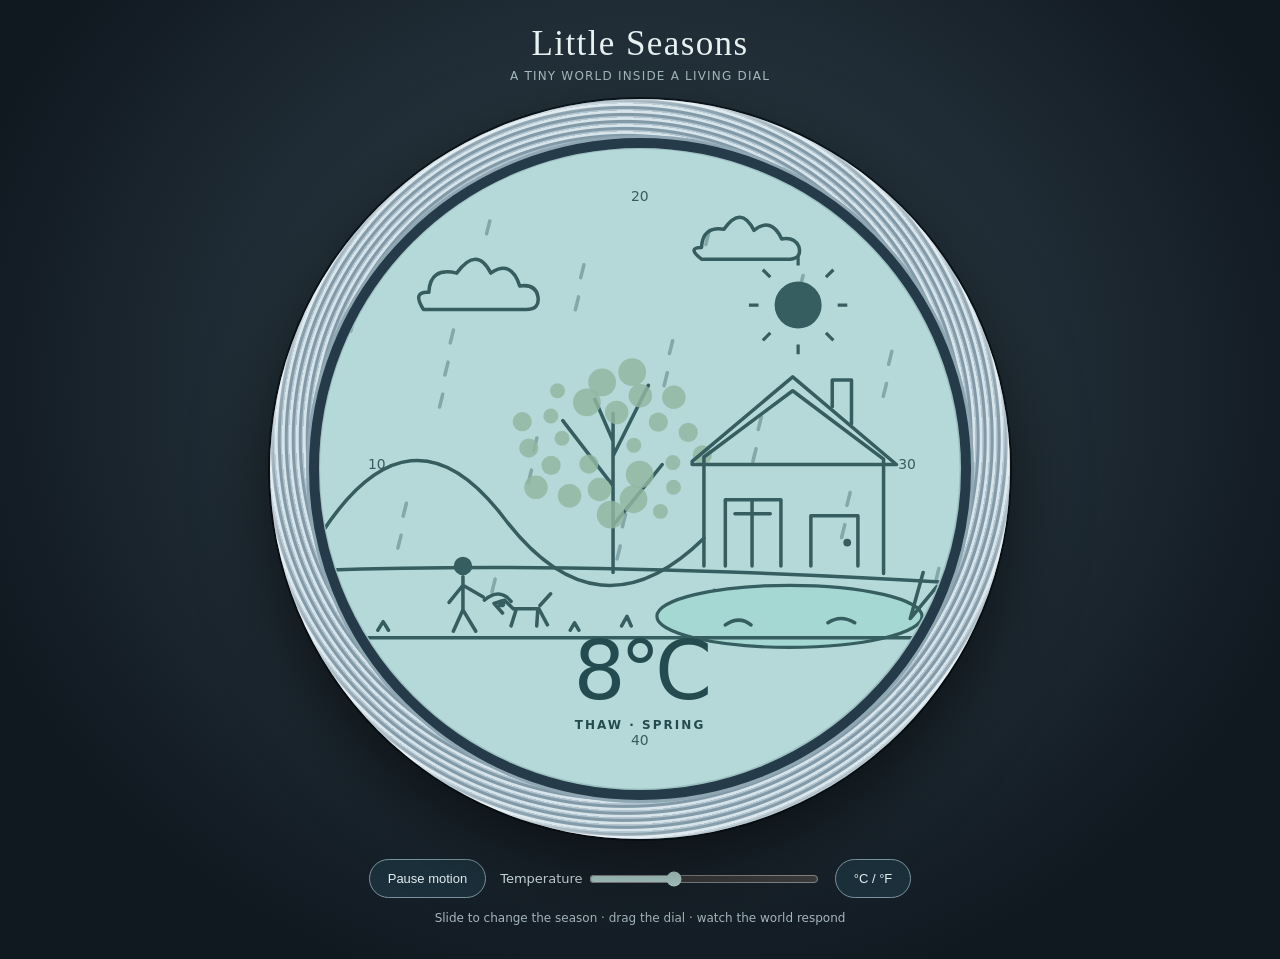
==== little-seasons.html @ 7b09f0b6 "Add standalone animated Little Seasons dial experience" ====
<!doctype html>
<html lang="en"><head><meta charset="utf-8"><meta name="viewport" content="width=device-width,initial-scale=1,viewport-fit=cover"><title>Little Seasons — Living Dial</title><meta name="theme-color" content="#cbdfe0"><style>
*{box-sizing:border-box}html,body{margin:0;min-height:100%;font-family:system-ui,sans-serif;background:#101b22;color:#e8f2f2}body{display:grid;place-items:center;padding:24px 12px 34px;background:radial-gradient(ellipse at 50% 40%,#364953,#101820 78%)}main{width:min(95vw,740px);text-align:center}header{margin-bottom:16px}h1{font:400 clamp(23px,4vw,35px) Georgia,serif;letter-spacing:.04em;margin:0 0 5px}p{font-size:12px;letter-spacing:.1em;text-transform:uppercase;color:#a9bdc2;margin:0}.dial{position:relative;width:100%;aspect-ratio:1;border-radius:50%;padding:5.3%;background:repeating-radial-gradient(circle at 48% 46%,#b2c5d0 0 1px,#829aa8 2px 4px,#d7e5eb 5px 7px);box-shadow:0 22px 75px #0009,inset 0 0 8px #fff,0 0 0 2px #0c171e}.face{width:100%;height:100%;border:clamp(5px,1.3vw,10px) solid #263b49;border-radius:50%;overflow:hidden;position:relative;background:#b5d9d8;box-shadow:inset 0 0 25px #193b4555,0 0 0 3px #8fa7b3}svg{width:100%;height:100%;display:block;touch-action:pan-y}#scene{cursor:ew-resize}svg .line{stroke:#365e61;stroke-width:3.3;stroke-linecap:round;stroke-linejoin:round;fill:none}svg .solid{fill:#365e61}#readout{position:absolute;bottom:9%;left:0;right:0;pointer-events:none;color:#244b50}#temp{font:300 clamp(42px,9vw,82px) system-ui,sans-serif;letter-spacing:-.07em}#state{font:700 12px system-ui;letter-spacing:.17em}footer{display:flex;align-items:center;justify-content:center;gap:14px;flex-wrap:wrap;margin-top:20px}button{border:1px solid #79949d;border-radius:99px;background:#1b303b;color:#e5f0f1;padding:11px 18px;font-size:13px;cursor:pointer}button:focus-visible,input:focus-visible{outline:3px solid #e3edc5;outline-offset:3px}label{font-size:13px;color:#d4e4e8}input{width:min(230px,50vw);accent-color:#b6d7d2;vertical-align:middle}.hint{margin-top:13px;letter-spacing:normal;text-transform:none;color:#a5b7bc;font-size:12px}@media(max-width:500px){body{padding:14px 7px}.dial{width:100%}footer{gap:8px}button{padding:10px 13px}}
</style></head><body><main><header><h1>Little Seasons</h1><p>A tiny world inside a living dial</p></header><div class="dial"><div class="face"><svg id="scene" viewBox="0 0 600 600" role="img" aria-label="Animated seasonal landscape with a home, tree, pond, person and dog"><defs><radialGradient id="sky"><stop stop-color="#d9eee0"/><stop offset="1" stop-color="#9fcbd2"/></radialGradient><clipPath id="round"><circle cx="300" cy="300" r="299"/></clipPath></defs><g clip-path="url(#round)"><rect width="600" height="600" fill="url(#sky)" id="background"/><g id="weather"></g><g class="line" id="clouds"><path d="M95 151h96q13 0 11-12t-17-10q-8-25-27-12-13-26-32 0-25-6-26 18-16-1-5 16Z"/><path d="M355 104h83q11-1 8-12-4-9-16-7-10-21-26-8-12-24-28-1-20-3-21 17-14 0 0 11Z"/></g><g id="sun" transform="translate(445 135)"><circle r="22" fill="#365e61"/><g stroke="#365e61" stroke-width="3"><path d="M0-37v-9M0 37v9M-37 0h-9M37 0h9M-26-26l-7-7M26 26l7 7M-26 26l-7 7M26-26l7-7"/></g></g><path class="line" d="M0 364Q85 230 173 346T360 365" id="hill"/><path class="line" d="M0 395Q250 386 600 407"/><g id="tree" class="line"><path d="M275 397V248M275 316l-47-61M275 288l33-66M275 353l46-57M275 274l-17-39"/></g><g id="leaves"></g><g class="line" id="house"><path d="M360 391v-102l83-62 85 64v107M349 293l94-79 97 82H349Z"/><path d="M480 242v-25h18v41M380 391v-62h52v62M460 391v-47h44v47M389 342h33M405 330v61"/><circle cx="494" cy="369" r="2" fill="#365e61"/></g><g id="pond"><ellipse cx="440" cy="438" rx="124" ry="29" fill="#a5d7d3" stroke="#365e61" stroke-width="3"/><path class="line" d="M380 446q13-9 24 0m72-2q12-8 25 0M553 440l12-43m-11 42 24-29"/></g><g id="walker" class="line"><circle cx="126" cy="390" r="7" fill="#365e61"/><path d="M126 400v31l-9 20m9-20 12 20m-12-43-13 16m13-16 19 11"/><path d="M146 422q14-12 25 1"/><g id="dog"><path d="M173 430h24l8 15m-29-15-5 16m25-16-1 16m-22-16-8-8-10 3 8 9m35-7 10-11"/><circle cx="162" cy="425" r="2" fill="#365e61"/></g></g><g id="ground" class="line"><path d="M0 458h600M55 451l5-8 5 8m170 0 4-7 4 7m40-4 5-9 4 9"/></g><g id="marks" fill="#365e61" font-size="13" font-family="system-ui" text-anchor="middle"><text x="300" y="50">20</text><text x="54" y="300">10</text><text x="550" y="300">30</text><text x="300" y="558">40</text></g></g></svg><div id="readout"><div id="temp">8°C</div><div id="state">THAW · SPRING</div></div></div></div><footer><button id="play" type="button" aria-pressed="true">Pause motion</button><label for="temperature">Temperature <input id="temperature" type="range" min="-10" max="40" value="8" step="1"></label><button id="unit" type="button">°C / °F</button></footer><p class="hint">Slide to change the season · drag the dial · watch the world respond</p></main><script>
(()=>{'use strict';const $=id=>document.getElementById(id),slider=$('temperature'),temp=$('temp'),state=$('state'),sky=$('background'),weather=$('weather'),leaves=$('leaves'),pond=$('pond'),tree=$('tree'),sun=$('sun'),clouds=$('clouds'),walker=$('walker');let t=8,paused=false,fahrenheit=false,phase=0,last=0,drag=false;const NS='http://www.w3.org/2000/svg';function el(name,attrs,parent){const e=document.createElementNS(NS,name);for(const [k,v] of Object.entries(attrs))e.setAttribute(k,v);parent.appendChild(e);return e}const drops=Array.from({length:32},(_,i)=>el('path',{class:'line',d:'M0 0l-3 12',opacity:'.4'},weather));const flakes=Array.from({length:28},()=>el('circle',{r:'2.5',fill:'#fff',opacity:'.8'},weather));const foliage=Array.from({length:26},(_,i)=>{const a=i*2.39996,r=18+Math.sqrt(i/26)*74;return el('circle',{cx:275+Math.cos(a)*r,cy:278+Math.sin(a)*r*.8,r:7+(i%4)*2,fill:'#648b76'},leaves)});function update(){t=Number(slider.value);const winter=t<=1,autumn=t>=23,summer=t>=14&&!autumn;const season=winter?'WINTER':autumn?'AUTUMN':summer?'SUMMER':'SPRING';state.textContent=(winter?'FREEZE':autumn?'GOLDEN':summer?'WARM':'THAW')+' · '+season;temp.textContent=(fahrenheit?Math.round(t*9/5+32):t)+'°'+(fahrenheit?'F':'C');sky.setAttribute('fill',winter?'#c5dce4':autumn?'#e4d9b5':summer?'#b9e0cc':'#b5d9d8');document.querySelector('#sky stop').setAttribute('stop-color',winter?'#eff7f7':autumn?'#f5e6c3':summer?'#e9efd2':'#d9eee0');document.querySelector('#sky stop[offset="1"]').setAttribute('stop-color',winter?'#a8c9d9':autumn?'#d8bc99':summer?'#94cdbd':'#9fcbd2');foliage.forEach((e,i)=>{e.style.display=winter?'none':'';e.setAttribute('fill',autumn?['#bd8a55','#d6a85d','#aa7756'][i%3]:summer?'#638f73':'#90b7a0');e.setAttribute('opacity',summer?'1':'.82')});pond.querySelector('ellipse').setAttribute('fill',winter?'#e9f5f6':'#a5d7d3');tree.setAttribute('stroke',autumn?'#806d57':'#365e61');}slider.addEventListener('input',update);$('unit').addEventListener('click',()=>{fahrenheit=!fahrenheit;update()});$('play').addEventListener('click',()=>{paused=!paused;$('play').textContent=paused?'Resume motion':'Pause motion';$('play').setAttribute('aria-pressed',String(!paused))});const scene=$('scene');scene.addEventListener('pointerdown',e=>{drag=true;scene.setPointerCapture(e.pointerId)});scene.addEventListener('pointermove',e=>{if(!drag)return;const rect=scene.getBoundingClientRect();slider.value=Math.max(-10,Math.min(40,Math.round((e.clientX-rect.left)/rect.width*50-10)));update()});scene.addEventListener('pointerup',()=>drag=false);scene.addEventListener('pointercancel',()=>drag=false);function frame(ms){if(!last)last=ms;const dt=Math.min((ms-last)/1000,.05);last=ms;if(!paused)phase+=dt;const winter=t<=1,wet=t>1&&t<14;sun.setAttribute('transform','translate('+(445+Math.sin(phase*.13)*25)+' '+(135+Math.cos(phase*.16)*12)+')');clouds.setAttribute('transform','translate('+(Math.sin(phase*.17)*17)+' 0)');walker.setAttribute('transform','translate('+(Math.sin(phase*.33)*28)+' '+(Math.abs(Math.sin(phase*4))*1.5)+')');drops.forEach((e,i)=>{e.style.display=wet?'':'none';const x=(i*83+phase*45)%620-10,y=(i*71+phase*115)%365+50;e.setAttribute('transform','translate('+x+' '+y+')')});flakes.forEach((e,i)=>{e.style.display=winter?'':'none';const x=(i*79+Math.sin(phase+i)*12)%610,y=(i*61+phase*19)%400+35;e.setAttribute('cx',x);e.setAttribute('cy',y)});foliage.forEach((e,i)=>e.setAttribute('transform','translate('+(Math.sin(phase*1.2+i)*1.6)+' 0)'));requestAnimationFrame(frame)}update();requestAnimationFrame(frame)})();
</script></body></html>
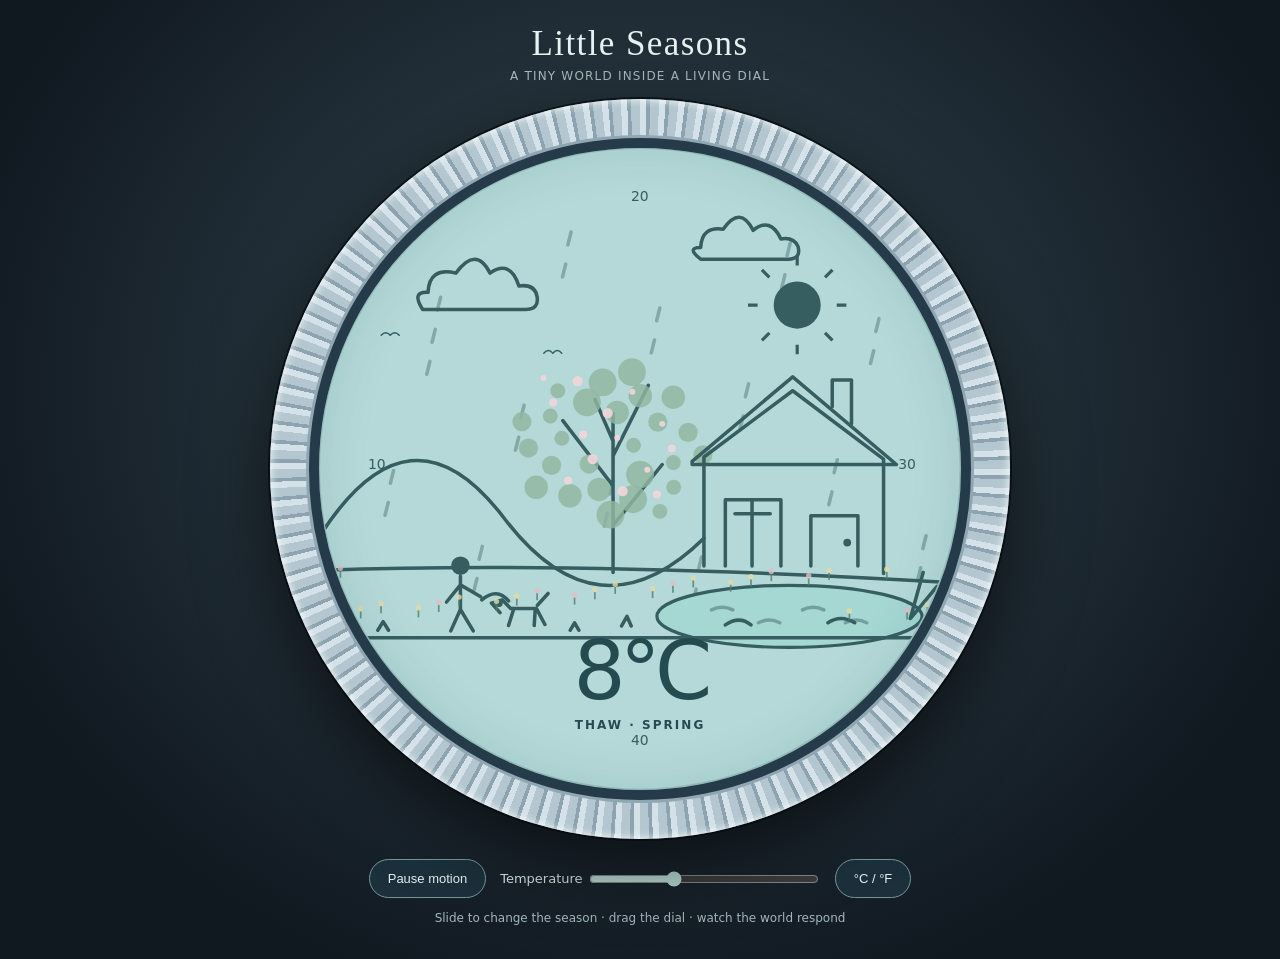
==== commit 19c1b3d4: "Enrich Little Seasons with wildlife, blossoms, water motion and atmospheric details" ====
--- a/little-seasons.html
+++ b/little-seasons.html
@@ -1,6 +1,6 @@
 <!doctype html>
 <html lang="en"><head><meta charset="utf-8"><meta name="viewport" content="width=device-width,initial-scale=1,viewport-fit=cover"><title>Little Seasons — Living Dial</title><meta name="theme-color" content="#cbdfe0"><style>
 *{box-sizing:border-box}html,body{margin:0;min-height:100%;font-family:system-ui,sans-serif;background:#101b22;color:#e8f2f2}body{display:grid;place-items:center;padding:24px 12px 34px;background:radial-gradient(ellipse at 50% 40%,#364953,#101820 78%)}main{width:min(95vw,740px);text-align:center}header{margin-bottom:16px}h1{font:400 clamp(23px,4vw,35px) Georgia,serif;letter-spacing:.04em;margin:0 0 5px}p{font-size:12px;letter-spacing:.1em;text-transform:uppercase;color:#a9bdc2;margin:0}.dial{position:relative;width:100%;aspect-ratio:1;border-radius:50%;padding:5.3%;background:repeating-radial-gradient(circle at 48% 46%,#b2c5d0 0 1px,#829aa8 2px 4px,#d7e5eb 5px 7px);box-shadow:0 22px 75px #0009,inset 0 0 8px #fff,0 0 0 2px #0c171e}.face{width:100%;height:100%;border:clamp(5px,1.3vw,10px) solid #263b49;border-radius:50%;overflow:hidden;position:relative;background:#b5d9d8;box-shadow:inset 0 0 25px #193b4555,0 0 0 3px #8fa7b3}svg{width:100%;height:100%;display:block;touch-action:pan-y}#scene{cursor:ew-resize}svg .line{stroke:#365e61;stroke-width:3.3;stroke-linecap:round;stroke-linejoin:round;fill:none}svg .solid{fill:#365e61}#readout{position:absolute;bottom:9%;left:0;right:0;pointer-events:none;color:#244b50}#temp{font:300 clamp(42px,9vw,82px) system-ui,sans-serif;letter-spacing:-.07em}#state{font:700 12px system-ui;letter-spacing:.17em}footer{display:flex;align-items:center;justify-content:center;gap:14px;flex-wrap:wrap;margin-top:20px}button{border:1px solid #79949d;border-radius:99px;background:#1b303b;color:#e5f0f1;padding:11px 18px;font-size:13px;cursor:pointer}button:focus-visible,input:focus-visible{outline:3px solid #e3edc5;outline-offset:3px}label{font-size:13px;color:#d4e4e8}input{width:min(230px,50vw);accent-color:#b6d7d2;vertical-align:middle}.hint{margin-top:13px;letter-spacing:normal;text-transform:none;color:#a5b7bc;font-size:12px}@media(max-width:500px){body{padding:14px 7px}.dial{width:100%}footer{gap:8px}button{padding:10px 13px}}
-</style></head><body><main><header><h1>Little Seasons</h1><p>A tiny world inside a living dial</p></header><div class="dial"><div class="face"><svg id="scene" viewBox="0 0 600 600" role="img" aria-label="Animated seasonal landscape with a home, tree, pond, person and dog"><defs><radialGradient id="sky"><stop stop-color="#d9eee0"/><stop offset="1" stop-color="#9fcbd2"/></radialGradient><clipPath id="round"><circle cx="300" cy="300" r="299"/></clipPath></defs><g clip-path="url(#round)"><rect width="600" height="600" fill="url(#sky)" id="background"/><g id="weather"></g><g class="line" id="clouds"><path d="M95 151h96q13 0 11-12t-17-10q-8-25-27-12-13-26-32 0-25-6-26 18-16-1-5 16Z"/><path d="M355 104h83q11-1 8-12-4-9-16-7-10-21-26-8-12-24-28-1-20-3-21 17-14 0 0 11Z"/></g><g id="sun" transform="translate(445 135)"><circle r="22" fill="#365e61"/><g stroke="#365e61" stroke-width="3"><path d="M0-37v-9M0 37v9M-37 0h-9M37 0h9M-26-26l-7-7M26 26l7 7M-26 26l-7 7M26-26l7-7"/></g></g><path class="line" d="M0 364Q85 230 173 346T360 365" id="hill"/><path class="line" d="M0 395Q250 386 600 407"/><g id="tree" class="line"><path d="M275 397V248M275 316l-47-61M275 288l33-66M275 353l46-57M275 274l-17-39"/></g><g id="leaves"></g><g class="line" id="house"><path d="M360 391v-102l83-62 85 64v107M349 293l94-79 97 82H349Z"/><path d="M480 242v-25h18v41M380 391v-62h52v62M460 391v-47h44v47M389 342h33M405 330v61"/><circle cx="494" cy="369" r="2" fill="#365e61"/></g><g id="pond"><ellipse cx="440" cy="438" rx="124" ry="29" fill="#a5d7d3" stroke="#365e61" stroke-width="3"/><path class="line" d="M380 446q13-9 24 0m72-2q12-8 25 0M553 440l12-43m-11 42 24-29"/></g><g id="walker" class="line"><circle cx="126" cy="390" r="7" fill="#365e61"/><path d="M126 400v31l-9 20m9-20 12 20m-12-43-13 16m13-16 19 11"/><path d="M146 422q14-12 25 1"/><g id="dog"><path d="M173 430h24l8 15m-29-15-5 16m25-16-1 16m-22-16-8-8-10 3 8 9m35-7 10-11"/><circle cx="162" cy="425" r="2" fill="#365e61"/></g></g><g id="ground" class="line"><path d="M0 458h600M55 451l5-8 5 8m170 0 4-7 4 7m40-4 5-9 4 9"/></g><g id="marks" fill="#365e61" font-size="13" font-family="system-ui" text-anchor="middle"><text x="300" y="50">20</text><text x="54" y="300">10</text><text x="550" y="300">30</text><text x="300" y="558">40</text></g></g></svg><div id="readout"><div id="temp">8°C</div><div id="state">THAW · SPRING</div></div></div></div><footer><button id="play" type="button" aria-pressed="true">Pause motion</button><label for="temperature">Temperature <input id="temperature" type="range" min="-10" max="40" value="8" step="1"></label><button id="unit" type="button">°C / °F</button></footer><p class="hint">Slide to change the season · drag the dial · watch the world respond</p></main><script>
-(()=>{'use strict';const $=id=>document.getElementById(id),slider=$('temperature'),temp=$('temp'),state=$('state'),sky=$('background'),weather=$('weather'),leaves=$('leaves'),pond=$('pond'),tree=$('tree'),sun=$('sun'),clouds=$('clouds'),walker=$('walker');let t=8,paused=false,fahrenheit=false,phase=0,last=0,drag=false;const NS='http://www.w3.org/2000/svg';function el(name,attrs,parent){const e=document.createElementNS(NS,name);for(const [k,v] of Object.entries(attrs))e.setAttribute(k,v);parent.appendChild(e);return e}const drops=Array.from({length:32},(_,i)=>el('path',{class:'line',d:'M0 0l-3 12',opacity:'.4'},weather));const flakes=Array.from({length:28},()=>el('circle',{r:'2.5',fill:'#fff',opacity:'.8'},weather));const foliage=Array.from({length:26},(_,i)=>{const a=i*2.39996,r=18+Math.sqrt(i/26)*74;return el('circle',{cx:275+Math.cos(a)*r,cy:278+Math.sin(a)*r*.8,r:7+(i%4)*2,fill:'#648b76'},leaves)});function update(){t=Number(slider.value);const winter=t<=1,autumn=t>=23,summer=t>=14&&!autumn;const season=winter?'WINTER':autumn?'AUTUMN':summer?'SUMMER':'SPRING';state.textContent=(winter?'FREEZE':autumn?'GOLDEN':summer?'WARM':'THAW')+' · '+season;temp.textContent=(fahrenheit?Math.round(t*9/5+32):t)+'°'+(fahrenheit?'F':'C');sky.setAttribute('fill',winter?'#c5dce4':autumn?'#e4d9b5':summer?'#b9e0cc':'#b5d9d8');document.querySelector('#sky stop').setAttribute('stop-color',winter?'#eff7f7':autumn?'#f5e6c3':summer?'#e9efd2':'#d9eee0');document.querySelector('#sky stop[offset="1"]').setAttribute('stop-color',winter?'#a8c9d9':autumn?'#d8bc99':summer?'#94cdbd':'#9fcbd2');foliage.forEach((e,i)=>{e.style.display=winter?'none':'';e.setAttribute('fill',autumn?['#bd8a55','#d6a85d','#aa7756'][i%3]:summer?'#638f73':'#90b7a0');e.setAttribute('opacity',summer?'1':'.82')});pond.querySelector('ellipse').setAttribute('fill',winter?'#e9f5f6':'#a5d7d3');tree.setAttribute('stroke',autumn?'#806d57':'#365e61');}slider.addEventListener('input',update);$('unit').addEventListener('click',()=>{fahrenheit=!fahrenheit;update()});$('play').addEventListener('click',()=>{paused=!paused;$('play').textContent=paused?'Resume motion':'Pause motion';$('play').setAttribute('aria-pressed',String(!paused))});const scene=$('scene');scene.addEventListener('pointerdown',e=>{drag=true;scene.setPointerCapture(e.pointerId)});scene.addEventListener('pointermove',e=>{if(!drag)return;const rect=scene.getBoundingClientRect();slider.value=Math.max(-10,Math.min(40,Math.round((e.clientX-rect.left)/rect.width*50-10)));update()});scene.addEventListener('pointerup',()=>drag=false);scene.addEventListener('pointercancel',()=>drag=false);function frame(ms){if(!last)last=ms;const dt=Math.min((ms-last)/1000,.05);last=ms;if(!paused)phase+=dt;const winter=t<=1,wet=t>1&&t<14;sun.setAttribute('transform','translate('+(445+Math.sin(phase*.13)*25)+' '+(135+Math.cos(phase*.16)*12)+')');clouds.setAttribute('transform','translate('+(Math.sin(phase*.17)*17)+' 0)');walker.setAttribute('transform','translate('+(Math.sin(phase*.33)*28)+' '+(Math.abs(Math.sin(phase*4))*1.5)+')');drops.forEach((e,i)=>{e.style.display=wet?'':'none';const x=(i*83+phase*45)%620-10,y=(i*71+phase*115)%365+50;e.setAttribute('transform','translate('+x+' '+y+')')});flakes.forEach((e,i)=>{e.style.display=winter?'':'none';const x=(i*79+Math.sin(phase+i)*12)%610,y=(i*61+phase*19)%400+35;e.setAttribute('cx',x);e.setAttribute('cy',y)});foliage.forEach((e,i)=>e.setAttribute('transform','translate('+(Math.sin(phase*1.2+i)*1.6)+' 0)'));requestAnimationFrame(frame)}update();requestAnimationFrame(frame)})();
+@media(prefers-reduced-motion:reduce){.dial{animation:none}} .face:after{content:"";position:absolute;inset:0;border-radius:50%;pointer-events:none;box-shadow:inset 0 0 50px #1d526022} .dial{background:repeating-conic-gradient(from 0deg,#d4e1e8 0deg 1deg,#8da4b0 1deg 1.6deg,#b4c7d0 1.6deg 3deg)} #scene{user-select:none} </style></head><body><main><header><h1>Little Seasons</h1><p>A tiny world inside a living dial</p></header><div class="dial"><div class="face"><svg id="scene" viewBox="0 0 600 600" role="img" aria-label="Animated seasonal landscape with a home, tree, pond, person and dog"><defs><radialGradient id="sky"><stop stop-color="#d9eee0"/><stop offset="1" stop-color="#9fcbd2"/></radialGradient><clipPath id="round"><circle cx="300" cy="300" r="299"/></clipPath></defs><g clip-path="url(#round)"><rect width="600" height="600" fill="url(#sky)" id="background"/><g id="weather"></g><g id="stars"></g><g class="line" id="clouds"><path d="M95 151h96q13 0 11-12t-17-10q-8-25-27-12-13-26-32 0-25-6-26 18-16-1-5 16Z"/><path d="M355 104h83q11-1 8-12-4-9-16-7-10-21-26-8-12-24-28-1-20-3-21 17-14 0 0 11Z"/></g><g id="sun" transform="translate(445 135)"><circle r="22" fill="#365e61"/><g stroke="#365e61" stroke-width="3"><path d="M0-37v-9M0 37v9M-37 0h-9M37 0h9M-26-26l-7-7M26 26l7 7M-26 26l-7 7M26-26l7-7"/></g></g><path class="line" d="M0 364Q85 230 173 346T360 365" id="hill"/><path class="line" d="M0 395Q250 386 600 407"/><g id="tree" class="line"><path d="M275 397V248M275 316l-47-61M275 288l33-66M275 353l46-57M275 274l-17-39"/></g><g id="leaves"></g><g id="blossoms"></g><g class="line" id="house"><path d="M360 391v-102l83-62 85 64v107M349 293l94-79 97 82H349Z"/><path d="M480 242v-25h18v41M380 391v-62h52v62M460 391v-47h44v47M389 342h33M405 330v61"/><circle cx="494" cy="369" r="2" fill="#365e61"/></g><g id="pond"><ellipse cx="440" cy="438" rx="124" ry="29" fill="#a5d7d3" stroke="#365e61" stroke-width="3"/><path class="line" d="M380 446q13-9 24 0m72-2q12-8 25 0M553 440l12-43m-11 42 24-29"/></g><g id="ripples" class="line"></g><g id="walker" class="line"><circle cx="126" cy="390" r="7" fill="#365e61"/><path d="M126 400v31l-9 20m9-20 12 20m-12-43-13 16m13-16 19 11"/><path d="M146 422q14-12 25 1"/><g id="dog"><path d="M173 430h24l8 15m-29-15-5 16m25-16-1 16m-22-16-8-8-10 3 8 9m35-7 10-11"/><circle cx="162" cy="425" r="2" fill="#365e61"/></g></g><g id="wildlife" class="line"></g><g id="flowers"></g><g id="ground" class="line"><path d="M0 458h600M55 451l5-8 5 8m170 0 4-7 4 7m40-4 5-9 4 9"/></g><g id="marks" fill="#365e61" font-size="13" font-family="system-ui" text-anchor="middle"><text x="300" y="50">20</text><text x="54" y="300">10</text><text x="550" y="300">30</text><text x="300" y="558">40</text></g></g></svg><div id="readout"><div id="temp">8°C</div><div id="state">THAW · SPRING</div></div></div></div><footer><button id="play" type="button" aria-pressed="true">Pause motion</button><label for="temperature">Temperature <input id="temperature" type="range" min="-10" max="40" value="8" step="1"></label><button id="unit" type="button">°C / °F</button></footer><p class="hint">Slide to change the season · drag the dial · watch the world respond</p></main><script>
+(()=>{'use strict';const $=id=>document.getElementById(id),slider=$('temperature'),temp=$('temp'),state=$('state'),sky=$('background'),weather=$('weather'),leaves=$('leaves'),pond=$('pond'),tree=$('tree'),sun=$('sun'),clouds=$('clouds'),walker=$('walker');let t=8,paused=false,fahrenheit=false,phase=0,last=0,drag=false;const NS='http://www.w3.org/2000/svg';function el(name,attrs,parent){const e=document.createElementNS(NS,name);for(const [k,v] of Object.entries(attrs))e.setAttribute(k,v);parent.appendChild(e);return e}const stars=Array.from({length:24},(_,i)=>el('circle',{cx:35+(i*79)%530,cy:60+(i*47)%220,r:1.3+(i%3)*.5,fill:'#eaf6f3',opacity:0},$('stars')));const blossoms=Array.from({length:14},(_,i)=>el('circle',{cx:210+(i*37)%125,cy:215+(i*53)%116,r:2.8+(i%3),fill:'#f1d5d9',opacity:0},$('blossoms')));const flowers=Array.from({length:24},(_,i)=>{const x=20+(i*73)%565,y=402+(i*37)%43;const g=el('g',{transform:'translate('+x+' '+y+')'},$('flowers'));el('path',{d:'M0 0v-7',stroke:'#4e8171','stroke-width':1.6},g);el('circle',{cx:0,cy:-9,r:2.5,fill:i%3?'#e7d9a3':'#e9bac3'},g);return g});const ripples=Array.from({length:4},(_,i)=>el('path',{d:'M'+(365+i*43)+' '+(432+i%2*12)+'q10 -5 20 0',opacity:.45},$('ripples')));const birds=Array.from({length:3},(_,i)=>el('path',{d:'M0 0q6 -7 12 0q6 -7 12 0',stroke:'#365e61','stroke-width':2,fill:'none'},$('wildlife')));const drops=Array.from({length:32},(_,i)=>el('path',{class:'line',d:'M0 0l-3 12',opacity:'.4'},weather));const flakes=Array.from({length:28},()=>el('circle',{r:'2.5',fill:'#fff',opacity:'.8'},weather));const foliage=Array.from({length:26},(_,i)=>{const a=i*2.39996,r=18+Math.sqrt(i/26)*74;return el('circle',{cx:275+Math.cos(a)*r,cy:278+Math.sin(a)*r*.8,r:7+(i%4)*2,fill:'#648b76'},leaves)});function update(){t=Number(slider.value);const winter=t<=1,autumn=t>=23,summer=t>=14&&!autumn;const season=winter?'WINTER':autumn?'AUTUMN':summer?'SUMMER':'SPRING';state.textContent=(winter?'FREEZE':autumn?'GOLDEN':summer?'WARM':'THAW')+' · '+season;temp.textContent=(fahrenheit?Math.round(t*9/5+32):t)+'°'+(fahrenheit?'F':'C');sky.setAttribute('fill',winter?'#c5dce4':autumn?'#e4d9b5':summer?'#b9e0cc':'#b5d9d8');document.querySelector('#sky stop').setAttribute('stop-color',winter?'#eff7f7':autumn?'#f5e6c3':summer?'#e9efd2':'#d9eee0');document.querySelector('#sky stop[offset="1"]').setAttribute('stop-color',winter?'#a8c9d9':autumn?'#d8bc99':summer?'#94cdbd':'#9fcbd2');foliage.forEach((e,i)=>{e.style.display=winter?'none':'';e.setAttribute('fill',autumn?['#bd8a55','#d6a85d','#aa7756'][i%3]:summer?'#638f73':'#90b7a0');e.setAttribute('opacity',summer?'1':'.82')});pond.querySelector('ellipse').setAttribute('fill',winter?'#e9f5f6':'#a5d7d3');tree.setAttribute('stroke',autumn?'#806d57':'#365e61');flowers.forEach(e=>e.style.opacity=winter?'.05':autumn?'.3':summer?'1':'.8');blossoms.forEach(e=>e.setAttribute('opacity',!winter&&!autumn&&!summer?'.9':'0'));birds.forEach(e=>e.style.display=winter?'none':'');}slider.addEventListener('input',update);$('unit').addEventListener('click',()=>{fahrenheit=!fahrenheit;update()});$('play').addEventListener('click',()=>{paused=!paused;$('play').textContent=paused?'Resume motion':'Pause motion';$('play').setAttribute('aria-pressed',String(!paused))});const scene=$('scene');scene.addEventListener('pointerdown',e=>{drag=true;scene.setPointerCapture(e.pointerId)});scene.addEventListener('pointermove',e=>{if(!drag)return;const rect=scene.getBoundingClientRect();slider.value=Math.max(-10,Math.min(40,Math.round((e.clientX-rect.left)/rect.width*50-10)));update()});scene.addEventListener('pointerup',()=>drag=false);scene.addEventListener('pointercancel',()=>drag=false);function frame(ms){if(!last)last=ms;const dt=Math.min((ms-last)/1000,.05);last=ms;if(!paused)phase+=dt;const night=(Math.sin(phase*.045)<-.55);stars.forEach((e,i)=>e.setAttribute('opacity',night?(.4+.35*Math.sin(phase*1.1+i)**2):0));sun.setAttribute('opacity',night?'.28':'1');const winter=t<=1,wet=t>1&&t<14;sun.setAttribute('transform','translate('+(445+Math.sin(phase*.13)*25)+' '+(135+Math.cos(phase*.16)*12)+')');clouds.setAttribute('transform','translate('+(Math.sin(phase*.17)*17)+' 0)');walker.setAttribute('transform','translate('+(Math.sin(phase*.33)*28)+' '+(Math.abs(Math.sin(phase*4))*1.5)+')');drops.forEach((e,i)=>{e.style.display=wet?'':'none';const x=(i*83+phase*45)%620-10,y=(i*71+phase*115)%365+50;e.setAttribute('transform','translate('+x+' '+y+')')});flakes.forEach((e,i)=>{e.style.display=winter?'':'none';const x=(i*79+Math.sin(phase+i)*12)%610,y=(i*61+phase*19)%400+35;e.setAttribute('cx',x);e.setAttribute('cy',y)});foliage.forEach((e,i)=>e.setAttribute('transform','translate('+(Math.sin(phase*1.2+i)*1.6)+' 0)'));ripples.forEach((e,i)=>e.setAttribute('transform','translate('+(Math.sin(phase*1.1+i)*3)+' 0)'));birds.forEach((e,i)=>e.setAttribute('transform','translate('+((phase*(9+i*3)+i*150)%750-100)+' '+(145+i*23+Math.sin(phase*1.5+i)*8)+') scale(.7)'));requestAnimationFrame(frame)}if(matchMedia('(prefers-reduced-motion: reduce)').matches){paused=true;$('play').textContent='Resume motion';$('play').setAttribute('aria-pressed','false')}update();requestAnimationFrame(frame)})();
 </script></body></html>
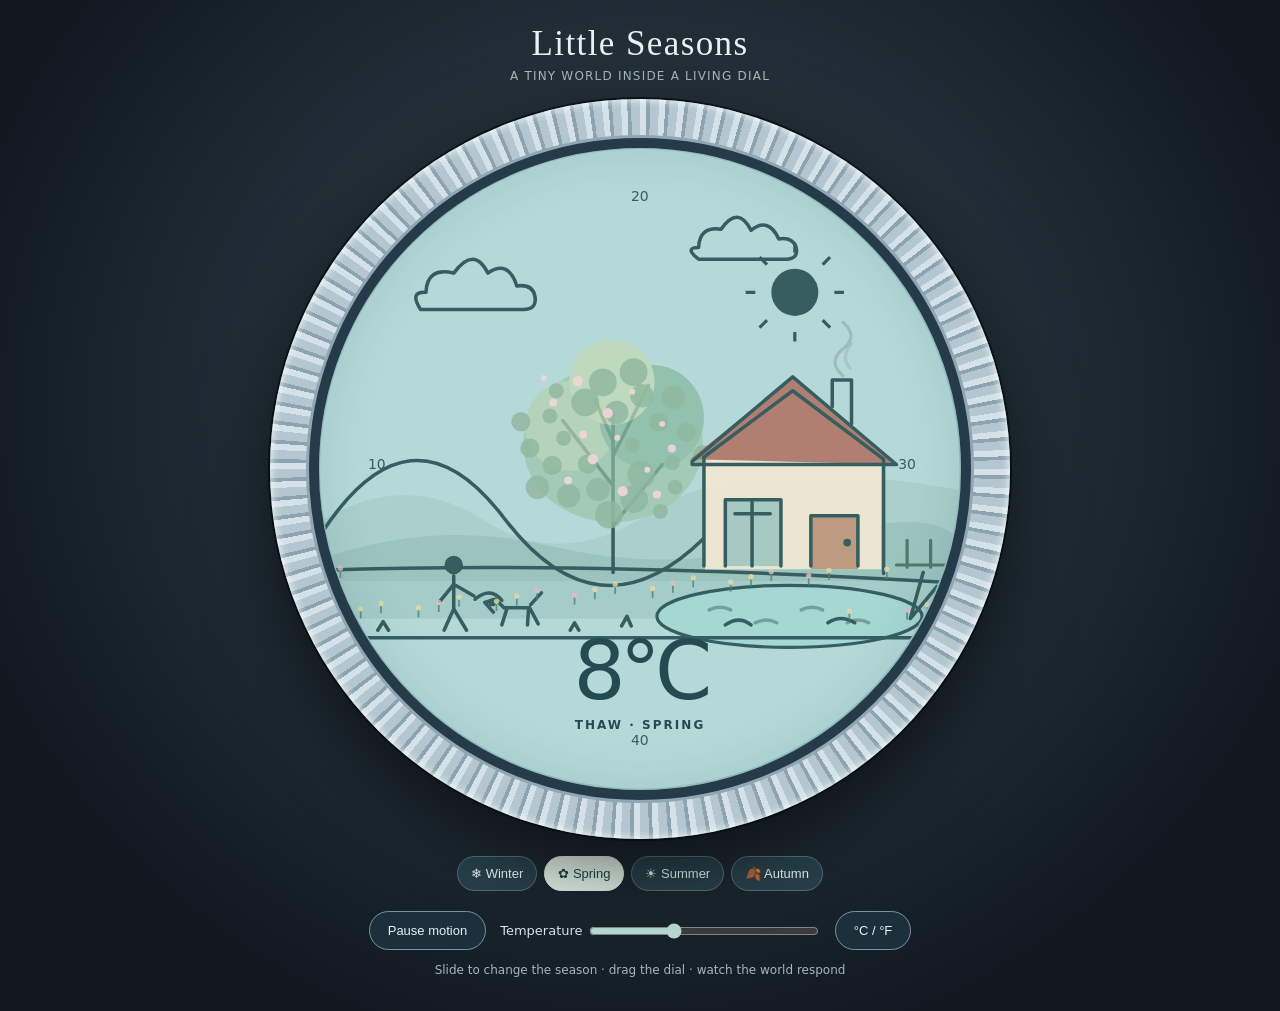
==== commit 8c1ed288: "Make Little Seasons visibly richer with full seasonal scenery and direct season selection" ====
--- a/little-seasons.html
+++ b/little-seasons.html
@@ -1,6 +1,6 @@
 <!doctype html>
 <html lang="en"><head><meta charset="utf-8"><meta name="viewport" content="width=device-width,initial-scale=1,viewport-fit=cover"><title>Little Seasons — Living Dial</title><meta name="theme-color" content="#cbdfe0"><style>
 *{box-sizing:border-box}html,body{margin:0;min-height:100%;font-family:system-ui,sans-serif;background:#101b22;color:#e8f2f2}body{display:grid;place-items:center;padding:24px 12px 34px;background:radial-gradient(ellipse at 50% 40%,#364953,#101820 78%)}main{width:min(95vw,740px);text-align:center}header{margin-bottom:16px}h1{font:400 clamp(23px,4vw,35px) Georgia,serif;letter-spacing:.04em;margin:0 0 5px}p{font-size:12px;letter-spacing:.1em;text-transform:uppercase;color:#a9bdc2;margin:0}.dial{position:relative;width:100%;aspect-ratio:1;border-radius:50%;padding:5.3%;background:repeating-radial-gradient(circle at 48% 46%,#b2c5d0 0 1px,#829aa8 2px 4px,#d7e5eb 5px 7px);box-shadow:0 22px 75px #0009,inset 0 0 8px #fff,0 0 0 2px #0c171e}.face{width:100%;height:100%;border:clamp(5px,1.3vw,10px) solid #263b49;border-radius:50%;overflow:hidden;position:relative;background:#b5d9d8;box-shadow:inset 0 0 25px #193b4555,0 0 0 3px #8fa7b3}svg{width:100%;height:100%;display:block;touch-action:pan-y}#scene{cursor:ew-resize}svg .line{stroke:#365e61;stroke-width:3.3;stroke-linecap:round;stroke-linejoin:round;fill:none}svg .solid{fill:#365e61}#readout{position:absolute;bottom:9%;left:0;right:0;pointer-events:none;color:#244b50}#temp{font:300 clamp(42px,9vw,82px) system-ui,sans-serif;letter-spacing:-.07em}#state{font:700 12px system-ui;letter-spacing:.17em}footer{display:flex;align-items:center;justify-content:center;gap:14px;flex-wrap:wrap;margin-top:20px}button{border:1px solid #79949d;border-radius:99px;background:#1b303b;color:#e5f0f1;padding:11px 18px;font-size:13px;cursor:pointer}button:focus-visible,input:focus-visible{outline:3px solid #e3edc5;outline-offset:3px}label{font-size:13px;color:#d4e4e8}input{width:min(230px,50vw);accent-color:#b6d7d2;vertical-align:middle}.hint{margin-top:13px;letter-spacing:normal;text-transform:none;color:#a5b7bc;font-size:12px}@media(max-width:500px){body{padding:14px 7px}.dial{width:100%}footer{gap:8px}button{padding:10px 13px}}
-@media(prefers-reduced-motion:reduce){.dial{animation:none}} .face:after{content:"";position:absolute;inset:0;border-radius:50%;pointer-events:none;box-shadow:inset 0 0 50px #1d526022} .dial{background:repeating-conic-gradient(from 0deg,#d4e1e8 0deg 1deg,#8da4b0 1deg 1.6deg,#b4c7d0 1.6deg 3deg)} #scene{user-select:none} </style></head><body><main><header><h1>Little Seasons</h1><p>A tiny world inside a living dial</p></header><div class="dial"><div class="face"><svg id="scene" viewBox="0 0 600 600" role="img" aria-label="Animated seasonal landscape with a home, tree, pond, person and dog"><defs><radialGradient id="sky"><stop stop-color="#d9eee0"/><stop offset="1" stop-color="#9fcbd2"/></radialGradient><clipPath id="round"><circle cx="300" cy="300" r="299"/></clipPath></defs><g clip-path="url(#round)"><rect width="600" height="600" fill="url(#sky)" id="background"/><g id="weather"></g><g id="stars"></g><g class="line" id="clouds"><path d="M95 151h96q13 0 11-12t-17-10q-8-25-27-12-13-26-32 0-25-6-26 18-16-1-5 16Z"/><path d="M355 104h83q11-1 8-12-4-9-16-7-10-21-26-8-12-24-28-1-20-3-21 17-14 0 0 11Z"/></g><g id="sun" transform="translate(445 135)"><circle r="22" fill="#365e61"/><g stroke="#365e61" stroke-width="3"><path d="M0-37v-9M0 37v9M-37 0h-9M37 0h9M-26-26l-7-7M26 26l7 7M-26 26l-7 7M26-26l7-7"/></g></g><path class="line" d="M0 364Q85 230 173 346T360 365" id="hill"/><path class="line" d="M0 395Q250 386 600 407"/><g id="tree" class="line"><path d="M275 397V248M275 316l-47-61M275 288l33-66M275 353l46-57M275 274l-17-39"/></g><g id="leaves"></g><g id="blossoms"></g><g class="line" id="house"><path d="M360 391v-102l83-62 85 64v107M349 293l94-79 97 82H349Z"/><path d="M480 242v-25h18v41M380 391v-62h52v62M460 391v-47h44v47M389 342h33M405 330v61"/><circle cx="494" cy="369" r="2" fill="#365e61"/></g><g id="pond"><ellipse cx="440" cy="438" rx="124" ry="29" fill="#a5d7d3" stroke="#365e61" stroke-width="3"/><path class="line" d="M380 446q13-9 24 0m72-2q12-8 25 0M553 440l12-43m-11 42 24-29"/></g><g id="ripples" class="line"></g><g id="walker" class="line"><circle cx="126" cy="390" r="7" fill="#365e61"/><path d="M126 400v31l-9 20m9-20 12 20m-12-43-13 16m13-16 19 11"/><path d="M146 422q14-12 25 1"/><g id="dog"><path d="M173 430h24l8 15m-29-15-5 16m25-16-1 16m-22-16-8-8-10 3 8 9m35-7 10-11"/><circle cx="162" cy="425" r="2" fill="#365e61"/></g></g><g id="wildlife" class="line"></g><g id="flowers"></g><g id="ground" class="line"><path d="M0 458h600M55 451l5-8 5 8m170 0 4-7 4 7m40-4 5-9 4 9"/></g><g id="marks" fill="#365e61" font-size="13" font-family="system-ui" text-anchor="middle"><text x="300" y="50">20</text><text x="54" y="300">10</text><text x="550" y="300">30</text><text x="300" y="558">40</text></g></g></svg><div id="readout"><div id="temp">8°C</div><div id="state">THAW · SPRING</div></div></div></div><footer><button id="play" type="button" aria-pressed="true">Pause motion</button><label for="temperature">Temperature <input id="temperature" type="range" min="-10" max="40" value="8" step="1"></label><button id="unit" type="button">°C / °F</button></footer><p class="hint">Slide to change the season · drag the dial · watch the world respond</p></main><script>
-(()=>{'use strict';const $=id=>document.getElementById(id),slider=$('temperature'),temp=$('temp'),state=$('state'),sky=$('background'),weather=$('weather'),leaves=$('leaves'),pond=$('pond'),tree=$('tree'),sun=$('sun'),clouds=$('clouds'),walker=$('walker');let t=8,paused=false,fahrenheit=false,phase=0,last=0,drag=false;const NS='http://www.w3.org/2000/svg';function el(name,attrs,parent){const e=document.createElementNS(NS,name);for(const [k,v] of Object.entries(attrs))e.setAttribute(k,v);parent.appendChild(e);return e}const stars=Array.from({length:24},(_,i)=>el('circle',{cx:35+(i*79)%530,cy:60+(i*47)%220,r:1.3+(i%3)*.5,fill:'#eaf6f3',opacity:0},$('stars')));const blossoms=Array.from({length:14},(_,i)=>el('circle',{cx:210+(i*37)%125,cy:215+(i*53)%116,r:2.8+(i%3),fill:'#f1d5d9',opacity:0},$('blossoms')));const flowers=Array.from({length:24},(_,i)=>{const x=20+(i*73)%565,y=402+(i*37)%43;const g=el('g',{transform:'translate('+x+' '+y+')'},$('flowers'));el('path',{d:'M0 0v-7',stroke:'#4e8171','stroke-width':1.6},g);el('circle',{cx:0,cy:-9,r:2.5,fill:i%3?'#e7d9a3':'#e9bac3'},g);return g});const ripples=Array.from({length:4},(_,i)=>el('path',{d:'M'+(365+i*43)+' '+(432+i%2*12)+'q10 -5 20 0',opacity:.45},$('ripples')));const birds=Array.from({length:3},(_,i)=>el('path',{d:'M0 0q6 -7 12 0q6 -7 12 0',stroke:'#365e61','stroke-width':2,fill:'none'},$('wildlife')));const drops=Array.from({length:32},(_,i)=>el('path',{class:'line',d:'M0 0l-3 12',opacity:'.4'},weather));const flakes=Array.from({length:28},()=>el('circle',{r:'2.5',fill:'#fff',opacity:'.8'},weather));const foliage=Array.from({length:26},(_,i)=>{const a=i*2.39996,r=18+Math.sqrt(i/26)*74;return el('circle',{cx:275+Math.cos(a)*r,cy:278+Math.sin(a)*r*.8,r:7+(i%4)*2,fill:'#648b76'},leaves)});function update(){t=Number(slider.value);const winter=t<=1,autumn=t>=23,summer=t>=14&&!autumn;const season=winter?'WINTER':autumn?'AUTUMN':summer?'SUMMER':'SPRING';state.textContent=(winter?'FREEZE':autumn?'GOLDEN':summer?'WARM':'THAW')+' · '+season;temp.textContent=(fahrenheit?Math.round(t*9/5+32):t)+'°'+(fahrenheit?'F':'C');sky.setAttribute('fill',winter?'#c5dce4':autumn?'#e4d9b5':summer?'#b9e0cc':'#b5d9d8');document.querySelector('#sky stop').setAttribute('stop-color',winter?'#eff7f7':autumn?'#f5e6c3':summer?'#e9efd2':'#d9eee0');document.querySelector('#sky stop[offset="1"]').setAttribute('stop-color',winter?'#a8c9d9':autumn?'#d8bc99':summer?'#94cdbd':'#9fcbd2');foliage.forEach((e,i)=>{e.style.display=winter?'none':'';e.setAttribute('fill',autumn?['#bd8a55','#d6a85d','#aa7756'][i%3]:summer?'#638f73':'#90b7a0');e.setAttribute('opacity',summer?'1':'.82')});pond.querySelector('ellipse').setAttribute('fill',winter?'#e9f5f6':'#a5d7d3');tree.setAttribute('stroke',autumn?'#806d57':'#365e61');flowers.forEach(e=>e.style.opacity=winter?'.05':autumn?'.3':summer?'1':'.8');blossoms.forEach(e=>e.setAttribute('opacity',!winter&&!autumn&&!summer?'.9':'0'));birds.forEach(e=>e.style.display=winter?'none':'');}slider.addEventListener('input',update);$('unit').addEventListener('click',()=>{fahrenheit=!fahrenheit;update()});$('play').addEventListener('click',()=>{paused=!paused;$('play').textContent=paused?'Resume motion':'Pause motion';$('play').setAttribute('aria-pressed',String(!paused))});const scene=$('scene');scene.addEventListener('pointerdown',e=>{drag=true;scene.setPointerCapture(e.pointerId)});scene.addEventListener('pointermove',e=>{if(!drag)return;const rect=scene.getBoundingClientRect();slider.value=Math.max(-10,Math.min(40,Math.round((e.clientX-rect.left)/rect.width*50-10)));update()});scene.addEventListener('pointerup',()=>drag=false);scene.addEventListener('pointercancel',()=>drag=false);function frame(ms){if(!last)last=ms;const dt=Math.min((ms-last)/1000,.05);last=ms;if(!paused)phase+=dt;const night=(Math.sin(phase*.045)<-.55);stars.forEach((e,i)=>e.setAttribute('opacity',night?(.4+.35*Math.sin(phase*1.1+i)**2):0));sun.setAttribute('opacity',night?'.28':'1');const winter=t<=1,wet=t>1&&t<14;sun.setAttribute('transform','translate('+(445+Math.sin(phase*.13)*25)+' '+(135+Math.cos(phase*.16)*12)+')');clouds.setAttribute('transform','translate('+(Math.sin(phase*.17)*17)+' 0)');walker.setAttribute('transform','translate('+(Math.sin(phase*.33)*28)+' '+(Math.abs(Math.sin(phase*4))*1.5)+')');drops.forEach((e,i)=>{e.style.display=wet?'':'none';const x=(i*83+phase*45)%620-10,y=(i*71+phase*115)%365+50;e.setAttribute('transform','translate('+x+' '+y+')')});flakes.forEach((e,i)=>{e.style.display=winter?'':'none';const x=(i*79+Math.sin(phase+i)*12)%610,y=(i*61+phase*19)%400+35;e.setAttribute('cx',x);e.setAttribute('cy',y)});foliage.forEach((e,i)=>e.setAttribute('transform','translate('+(Math.sin(phase*1.2+i)*1.6)+' 0)'));ripples.forEach((e,i)=>e.setAttribute('transform','translate('+(Math.sin(phase*1.1+i)*3)+' 0)'));birds.forEach((e,i)=>e.setAttribute('transform','translate('+((phase*(9+i*3)+i*150)%750-100)+' '+(145+i*23+Math.sin(phase*1.5+i)*8)+') scale(.7)'));requestAnimationFrame(frame)}if(matchMedia('(prefers-reduced-motion: reduce)').matches){paused=true;$('play').textContent='Resume motion';$('play').setAttribute('aria-pressed','false')}update();requestAnimationFrame(frame)})();
+@media(prefers-reduced-motion:reduce){.dial{animation:none}} .face:after{content:"";position:absolute;inset:0;border-radius:50%;pointer-events:none;box-shadow:inset 0 0 50px #1d526022} .dial{background:repeating-conic-gradient(from 0deg,#d4e1e8 0deg 1deg,#8da4b0 1deg 1.6deg,#b4c7d0 1.6deg 3deg)} #scene{user-select:none}  .seasons{display:flex;gap:7px;justify-content:center;flex-wrap:wrap;margin-top:17px}.seasons button{background:#273f49;border-color:#526f79;padding:9px 13px}.seasons button[aria-pressed=true]{background:#d9e9df;color:#1d4145;border-color:#d9e9df}.dial{transition:box-shadow .6s}#canopy,#house-fill,#snowbank{transition:opacity .7s} </style></head><body><main><header><h1>Little Seasons</h1><p>A tiny world inside a living dial</p></header><div class="dial"><div class="face"><svg id="scene" viewBox="0 0 600 600" role="img" aria-label="Animated seasonal landscape with a home, tree, pond, person and dog"><defs><radialGradient id="sky"><stop stop-color="#d9eee0"/><stop offset="1" stop-color="#9fcbd2"/></radialGradient><clipPath id="round"><circle cx="300" cy="300" r="299"/></clipPath></defs><g clip-path="url(#round)"><rect width="600" height="600" fill="url(#sky)" id="background"/><g id="farland"><path d="M0 350Q80 300 154 348T312 340T600 320V405H0Z" fill="#91b7a8" opacity=".3"/><path d="M0 385Q110 346 220 373T460 365T600 375V440H0Z" fill="#6fa39a" opacity=".25"/></g><g id="weather"></g><g id="stars"></g><g class="line" id="clouds"><path d="M95 151h96q13 0 11-12t-17-10q-8-25-27-12-13-26-32 0-25-6-26 18-16-1-5 16Z"/><path d="M355 104h83q11-1 8-12-4-9-16-7-10-21-26-8-12-24-28-1-20-3-21 17-14 0 0 11Z"/></g><g id="sun" transform="translate(445 135)"><circle r="22" fill="#365e61"/><g stroke="#365e61" stroke-width="3"><path d="M0-37v-9M0 37v9M-37 0h-9M37 0h9M-26-26l-7-7M26 26l7 7M-26 26l-7 7M26-26l7-7"/></g></g><path class="line" d="M0 364Q85 230 173 346T360 365" id="hill"/><path class="line" d="M0 395Q250 386 600 407"/><g id="tree" class="line"><path d="M275 397V248M275 316l-47-61M275 288l33-66M275 353l46-57M275 274l-17-39"/></g><g id="canopy"><ellipse cx="275" cy="277" rx="84" ry="73" fill="#8bb7a1" opacity=".85"/><circle cx="235" cy="260" r="42" fill="#9fc8a8"/><circle cx="311" cy="252" r="49" fill="#7da98c"/><circle cx="274" cy="219" r="40" fill="#a9c9a5"/></g><g id="leaves"></g><g id="blossoms"></g><g id="house-fill"><path d="M361 291L443 226 526 291V394H361Z" fill="#f4ead3" opacity=".88"/><path d="M347 291L443 214 540 296Z" fill="#b17f72"/><rect x="380" y="329" width="52" height="62" fill="#a7c9c3"/><rect x="460" y="345" width="44" height="49" fill="#bd9b80"/></g><g class="line" id="house"><path d="M360 391v-102l83-62 85 64v107M349 293l94-79 97 82H349Z"/><path d="M480 242v-25h18v41M380 391v-62h52v62M460 391v-47h44v47M389 342h33M405 330v61"/><circle cx="494" cy="369" r="2" fill="#365e61"/></g><g id="fence" class="line"><path d="M540 390h60m-50-23v25m22-25v25m21-25v25" stroke="#53786f" stroke-width="3"/></g><g id="pond"><ellipse cx="440" cy="438" rx="124" ry="29" fill="#a5d7d3" stroke="#365e61" stroke-width="3"/><path class="line" d="M380 446q13-9 24 0m72-2q12-8 25 0M553 440l12-43m-11 42 24-29"/></g><g id="ripples" class="line"></g><g id="walker" class="line"><circle cx="126" cy="390" r="7" fill="#365e61"/><path d="M126 400v31l-9 20m9-20 12 20m-12-43-13 16m13-16 19 11"/><path d="M146 422q14-12 25 1"/><g id="dog"><path d="M173 430h24l8 15m-29-15-5 16m25-16-1 16m-22-16-8-8-10 3 8 9m35-7 10-11"/><circle cx="162" cy="425" r="2" fill="#365e61"/></g></g><g id="wildlife" class="line"></g><g id="snowbank"><path d="M0 396Q130 385 270 395T600 399V458H0Z" fill="#f1f8f7" opacity="0"/></g><g id="chimney-smoke" fill="none" stroke="#78918f" stroke-width="3" stroke-linecap="round"><path d="M490 213q-15-13 0-25t0-25" opacity=".4"/><path d="M497 206q-10-10 1-23" opacity=".25"/></g><g id="flowers"></g><g id="ground" class="line"><path d="M0 458h600M55 451l5-8 5 8m170 0 4-7 4 7m40-4 5-9 4 9"/></g><g id="marks" fill="#365e61" font-size="13" font-family="system-ui" text-anchor="middle"><text x="300" y="50">20</text><text x="54" y="300">10</text><text x="550" y="300">30</text><text x="300" y="558">40</text></g></g></svg><div id="readout"><div id="temp">8°C</div><div id="state">THAW · SPRING</div></div></div></div><nav class="seasons" aria-label="Choose a season"><button type="button" data-season="-5">❄ Winter</button><button type="button" data-season="8">✿ Spring</button><button type="button" data-season="19">☀ Summer</button><button type="button" data-season="29">🍂 Autumn</button></nav><footer><button id="play" type="button" aria-pressed="true">Pause motion</button><label for="temperature">Temperature <input id="temperature" type="range" min="-10" max="40" value="8" step="1"></label><button id="unit" type="button">°C / °F</button></footer><p class="hint">Slide to change the season · drag the dial · watch the world respond</p></main><script>
+(()=>{'use strict';const $=id=>document.getElementById(id),slider=$('temperature'),temp=$('temp'),state=$('state'),sky=$('background'),weather=$('weather'),leaves=$('leaves'),pond=$('pond'),tree=$('tree'),sun=$('sun'),clouds=$('clouds'),walker=$('walker');let t=8,paused=false,fahrenheit=false,phase=0,last=0,drag=false;const NS='http://www.w3.org/2000/svg';function el(name,attrs,parent){const e=document.createElementNS(NS,name);for(const [k,v] of Object.entries(attrs))e.setAttribute(k,v);parent.appendChild(e);return e}const stars=Array.from({length:24},(_,i)=>el('circle',{cx:35+(i*79)%530,cy:60+(i*47)%220,r:1.3+(i%3)*.5,fill:'#eaf6f3',opacity:0},$('stars')));const blossoms=Array.from({length:14},(_,i)=>el('circle',{cx:210+(i*37)%125,cy:215+(i*53)%116,r:2.8+(i%3),fill:'#f1d5d9',opacity:0},$('blossoms')));const flowers=Array.from({length:24},(_,i)=>{const x=20+(i*73)%565,y=402+(i*37)%43;const g=el('g',{transform:'translate('+x+' '+y+')'},$('flowers'));el('path',{d:'M0 0v-7',stroke:'#4e8171','stroke-width':1.6},g);el('circle',{cx:0,cy:-9,r:2.5,fill:i%3?'#e7d9a3':'#e9bac3'},g);return g});const ripples=Array.from({length:4},(_,i)=>el('path',{d:'M'+(365+i*43)+' '+(432+i%2*12)+'q10 -5 20 0',opacity:.45},$('ripples')));const birds=Array.from({length:3},(_,i)=>el('path',{d:'M0 0q6 -7 12 0q6 -7 12 0',stroke:'#365e61','stroke-width':2,fill:'none'},$('wildlife')));const drops=Array.from({length:32},(_,i)=>el('path',{class:'line',d:'M0 0l-3 12',opacity:'.4'},weather));const flakes=Array.from({length:28},()=>el('circle',{r:'2.5',fill:'#fff',opacity:'.8'},weather));const foliage=Array.from({length:26},(_,i)=>{const a=i*2.39996,r=18+Math.sqrt(i/26)*74;return el('circle',{cx:275+Math.cos(a)*r,cy:278+Math.sin(a)*r*.8,r:7+(i%4)*2,fill:'#648b76'},leaves)});function update(){t=Number(slider.value);const winter=t<=1,autumn=t>=23,summer=t>=14&&!autumn;const season=winter?'WINTER':autumn?'AUTUMN':summer?'SUMMER':'SPRING';document.querySelectorAll('[data-season]').forEach(b=>b.setAttribute('aria-pressed',String((winter&&Number(b.dataset.season)<0)||(!winter&&!summer&&!autumn&&Number(b.dataset.season)===8)||(summer&&Number(b.dataset.season)===19)||(autumn&&Number(b.dataset.season)===29))));$('canopy').style.opacity=winter?'0':autumn?'.85':summer?'1':'.75';$('canopy').querySelectorAll('ellipse,circle').forEach((e,i)=>e.setAttribute('fill',autumn?['#d49a58','#bd784f','#e1b26c','#b86d4c'][i]:summer?['#5b997b','#6ca783','#4d8d72','#7caf82'][i]:['#9bc4a5','#b6d1ae','#87b9a1','#c1d9b4'][i]));$('snowbank').firstElementChild.setAttribute('opacity',winter?'.94':'0');$('house-fill').querySelector('path').setAttribute('fill',winter?'#edf3ef':autumn?'#f3dfc1':summer?'#f7e9bf':'#f4ead3');$('farland').setAttribute('opacity',winter?'.55':'1');state.textContent=(winter?'FREEZE':autumn?'GOLDEN':summer?'WARM':'THAW')+' · '+season;temp.textContent=(fahrenheit?Math.round(t*9/5+32):t)+'°'+(fahrenheit?'F':'C');sky.setAttribute('fill',winter?'#c5dce4':autumn?'#e4d9b5':summer?'#b9e0cc':'#b5d9d8');document.querySelector('#sky stop').setAttribute('stop-color',winter?'#eff7f7':autumn?'#f5e6c3':summer?'#e9efd2':'#d9eee0');document.querySelector('#sky stop[offset="1"]').setAttribute('stop-color',winter?'#a8c9d9':autumn?'#d8bc99':summer?'#94cdbd':'#9fcbd2');foliage.forEach((e,i)=>{e.style.display=winter?'none':'';e.setAttribute('fill',autumn?['#bd8a55','#d6a85d','#aa7756'][i%3]:summer?'#638f73':'#90b7a0');e.setAttribute('opacity',summer?'1':'.82')});pond.querySelector('ellipse').setAttribute('fill',winter?'#e9f5f6':'#a5d7d3');tree.setAttribute('stroke',autumn?'#806d57':'#365e61');flowers.forEach(e=>e.style.opacity=winter?'.05':autumn?'.3':summer?'1':'.8');blossoms.forEach(e=>e.setAttribute('opacity',!winter&&!autumn&&!summer?'.9':'0'));birds.forEach(e=>e.style.display=winter?'none':'');}document.querySelectorAll('[data-season]').forEach(b=>b.addEventListener('click',()=>{slider.value=b.dataset.season;update()}));slider.addEventListener('input',update);$('unit').addEventListener('click',()=>{fahrenheit=!fahrenheit;update()});$('play').addEventListener('click',()=>{paused=!paused;$('play').textContent=paused?'Resume motion':'Pause motion';$('play').setAttribute('aria-pressed',String(!paused))});const scene=$('scene');scene.addEventListener('pointerdown',e=>{drag=true;scene.setPointerCapture(e.pointerId)});scene.addEventListener('pointermove',e=>{if(!drag)return;const rect=scene.getBoundingClientRect();slider.value=Math.max(-10,Math.min(40,Math.round((e.clientX-rect.left)/rect.width*50-10)));update()});scene.addEventListener('pointerup',()=>drag=false);scene.addEventListener('pointercancel',()=>drag=false);function frame(ms){if(!last)last=ms;const dt=Math.min((ms-last)/1000,.05);last=ms;if(!paused)phase+=dt;const night=(Math.sin(phase*.045)<-.55);stars.forEach((e,i)=>e.setAttribute('opacity',night?(.4+.35*Math.sin(phase*1.1+i)**2):0));sun.setAttribute('opacity',night?'.28':'1');$('house-fill').querySelector('rect').setAttribute('fill',night?'#eec77b':'#a7c9c3');$('chimney-smoke').setAttribute('opacity',winter?'1':'.35');const winter=t<=1,wet=t>1&&t<14;sun.setAttribute('transform','translate('+(445+Math.sin(phase*.13)*25)+' '+(135+Math.cos(phase*.16)*12)+')');clouds.setAttribute('transform','translate('+(Math.sin(phase*.17)*17)+' 0)');walker.setAttribute('transform','translate('+(Math.sin(phase*.33)*28)+' '+(Math.abs(Math.sin(phase*4))*1.5)+')');drops.forEach((e,i)=>{e.style.display=wet?'':'none';const x=(i*83+phase*45)%620-10,y=(i*71+phase*115)%365+50;e.setAttribute('transform','translate('+x+' '+y+')')});flakes.forEach((e,i)=>{e.style.display=winter?'':'none';const x=(i*79+Math.sin(phase+i)*12)%610,y=(i*61+phase*19)%400+35;e.setAttribute('cx',x);e.setAttribute('cy',y)});foliage.forEach((e,i)=>e.setAttribute('transform','translate('+(Math.sin(phase*1.2+i)*1.6)+' 0)'));ripples.forEach((e,i)=>e.setAttribute('transform','translate('+(Math.sin(phase*1.1+i)*3)+' 0)'));birds.forEach((e,i)=>e.setAttribute('transform','translate('+((phase*(9+i*3)+i*150)%750-100)+' '+(145+i*23+Math.sin(phase*1.5+i)*8)+') scale(.7)'));requestAnimationFrame(frame)}if(matchMedia('(prefers-reduced-motion: reduce)').matches){paused=true;$('play').textContent='Resume motion';$('play').setAttribute('aria-pressed','false')}update();requestAnimationFrame(frame)})();
 </script></body></html>
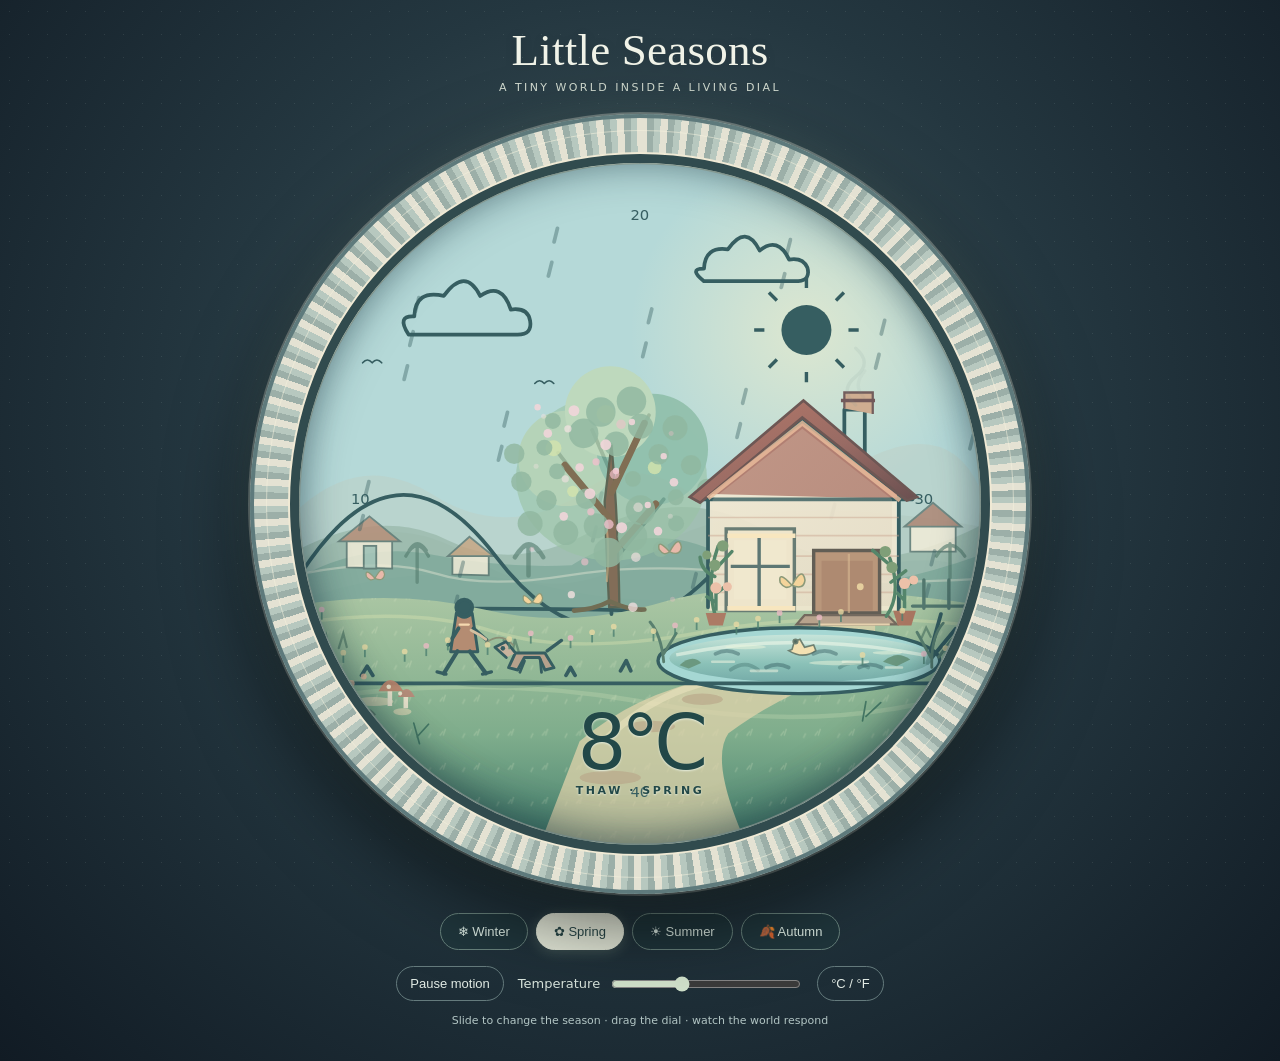
==== commit 0efcfd3d: "Rework Little Seasons with layered diorama, seasonal life and fixed animation" ====
--- a/little-seasons.html
+++ b/little-seasons.html
@@ -1,6 +1,180 @@
 <!doctype html>
 <html lang="en"><head><meta charset="utf-8"><meta name="viewport" content="width=device-width,initial-scale=1,viewport-fit=cover"><title>Little Seasons — Living Dial</title><meta name="theme-color" content="#cbdfe0"><style>
 *{box-sizing:border-box}html,body{margin:0;min-height:100%;font-family:system-ui,sans-serif;background:#101b22;color:#e8f2f2}body{display:grid;place-items:center;padding:24px 12px 34px;background:radial-gradient(ellipse at 50% 40%,#364953,#101820 78%)}main{width:min(95vw,740px);text-align:center}header{margin-bottom:16px}h1{font:400 clamp(23px,4vw,35px) Georgia,serif;letter-spacing:.04em;margin:0 0 5px}p{font-size:12px;letter-spacing:.1em;text-transform:uppercase;color:#a9bdc2;margin:0}.dial{position:relative;width:100%;aspect-ratio:1;border-radius:50%;padding:5.3%;background:repeating-radial-gradient(circle at 48% 46%,#b2c5d0 0 1px,#829aa8 2px 4px,#d7e5eb 5px 7px);box-shadow:0 22px 75px #0009,inset 0 0 8px #fff,0 0 0 2px #0c171e}.face{width:100%;height:100%;border:clamp(5px,1.3vw,10px) solid #263b49;border-radius:50%;overflow:hidden;position:relative;background:#b5d9d8;box-shadow:inset 0 0 25px #193b4555,0 0 0 3px #8fa7b3}svg{width:100%;height:100%;display:block;touch-action:pan-y}#scene{cursor:ew-resize}svg .line{stroke:#365e61;stroke-width:3.3;stroke-linecap:round;stroke-linejoin:round;fill:none}svg .solid{fill:#365e61}#readout{position:absolute;bottom:9%;left:0;right:0;pointer-events:none;color:#244b50}#temp{font:300 clamp(42px,9vw,82px) system-ui,sans-serif;letter-spacing:-.07em}#state{font:700 12px system-ui;letter-spacing:.17em}footer{display:flex;align-items:center;justify-content:center;gap:14px;flex-wrap:wrap;margin-top:20px}button{border:1px solid #79949d;border-radius:99px;background:#1b303b;color:#e5f0f1;padding:11px 18px;font-size:13px;cursor:pointer}button:focus-visible,input:focus-visible{outline:3px solid #e3edc5;outline-offset:3px}label{font-size:13px;color:#d4e4e8}input{width:min(230px,50vw);accent-color:#b6d7d2;vertical-align:middle}.hint{margin-top:13px;letter-spacing:normal;text-transform:none;color:#a5b7bc;font-size:12px}@media(max-width:500px){body{padding:14px 7px}.dial{width:100%}footer{gap:8px}button{padding:10px 13px}}
-@media(prefers-reduced-motion:reduce){.dial{animation:none}} .face:after{content:"";position:absolute;inset:0;border-radius:50%;pointer-events:none;box-shadow:inset 0 0 50px #1d526022} .dial{background:repeating-conic-gradient(from 0deg,#d4e1e8 0deg 1deg,#8da4b0 1deg 1.6deg,#b4c7d0 1.6deg 3deg)} #scene{user-select:none}  .seasons{display:flex;gap:7px;justify-content:center;flex-wrap:wrap;margin-top:17px}.seasons button{background:#273f49;border-color:#526f79;padding:9px 13px}.seasons button[aria-pressed=true]{background:#d9e9df;color:#1d4145;border-color:#d9e9df}.dial{transition:box-shadow .6s}#canopy,#house-fill,#snowbank{transition:opacity .7s} </style></head><body><main><header><h1>Little Seasons</h1><p>A tiny world inside a living dial</p></header><div class="dial"><div class="face"><svg id="scene" viewBox="0 0 600 600" role="img" aria-label="Animated seasonal landscape with a home, tree, pond, person and dog"><defs><radialGradient id="sky"><stop stop-color="#d9eee0"/><stop offset="1" stop-color="#9fcbd2"/></radialGradient><clipPath id="round"><circle cx="300" cy="300" r="299"/></clipPath></defs><g clip-path="url(#round)"><rect width="600" height="600" fill="url(#sky)" id="background"/><g id="farland"><path d="M0 350Q80 300 154 348T312 340T600 320V405H0Z" fill="#91b7a8" opacity=".3"/><path d="M0 385Q110 346 220 373T460 365T600 375V440H0Z" fill="#6fa39a" opacity=".25"/></g><g id="weather"></g><g id="stars"></g><g class="line" id="clouds"><path d="M95 151h96q13 0 11-12t-17-10q-8-25-27-12-13-26-32 0-25-6-26 18-16-1-5 16Z"/><path d="M355 104h83q11-1 8-12-4-9-16-7-10-21-26-8-12-24-28-1-20-3-21 17-14 0 0 11Z"/></g><g id="sun" transform="translate(445 135)"><circle r="22" fill="#365e61"/><g stroke="#365e61" stroke-width="3"><path d="M0-37v-9M0 37v9M-37 0h-9M37 0h9M-26-26l-7-7M26 26l7 7M-26 26l-7 7M26-26l7-7"/></g></g><path class="line" d="M0 364Q85 230 173 346T360 365" id="hill"/><path class="line" d="M0 395Q250 386 600 407"/><g id="tree" class="line"><path d="M275 397V248M275 316l-47-61M275 288l33-66M275 353l46-57M275 274l-17-39"/></g><g id="canopy"><ellipse cx="275" cy="277" rx="84" ry="73" fill="#8bb7a1" opacity=".85"/><circle cx="235" cy="260" r="42" fill="#9fc8a8"/><circle cx="311" cy="252" r="49" fill="#7da98c"/><circle cx="274" cy="219" r="40" fill="#a9c9a5"/></g><g id="leaves"></g><g id="blossoms"></g><g id="house-fill"><path d="M361 291L443 226 526 291V394H361Z" fill="#f4ead3" opacity=".88"/><path d="M347 291L443 214 540 296Z" fill="#b17f72"/><rect x="380" y="329" width="52" height="62" fill="#a7c9c3"/><rect x="460" y="345" width="44" height="49" fill="#bd9b80"/></g><g class="line" id="house"><path d="M360 391v-102l83-62 85 64v107M349 293l94-79 97 82H349Z"/><path d="M480 242v-25h18v41M380 391v-62h52v62M460 391v-47h44v47M389 342h33M405 330v61"/><circle cx="494" cy="369" r="2" fill="#365e61"/></g><g id="fence" class="line"><path d="M540 390h60m-50-23v25m22-25v25m21-25v25" stroke="#53786f" stroke-width="3"/></g><g id="pond"><ellipse cx="440" cy="438" rx="124" ry="29" fill="#a5d7d3" stroke="#365e61" stroke-width="3"/><path class="line" d="M380 446q13-9 24 0m72-2q12-8 25 0M553 440l12-43m-11 42 24-29"/></g><g id="ripples" class="line"></g><g id="walker" class="line"><circle cx="126" cy="390" r="7" fill="#365e61"/><path d="M126 400v31l-9 20m9-20 12 20m-12-43-13 16m13-16 19 11"/><path d="M146 422q14-12 25 1"/><g id="dog"><path d="M173 430h24l8 15m-29-15-5 16m25-16-1 16m-22-16-8-8-10 3 8 9m35-7 10-11"/><circle cx="162" cy="425" r="2" fill="#365e61"/></g></g><g id="wildlife" class="line"></g><g id="snowbank"><path d="M0 396Q130 385 270 395T600 399V458H0Z" fill="#f1f8f7" opacity="0"/></g><g id="chimney-smoke" fill="none" stroke="#78918f" stroke-width="3" stroke-linecap="round"><path d="M490 213q-15-13 0-25t0-25" opacity=".4"/><path d="M497 206q-10-10 1-23" opacity=".25"/></g><g id="flowers"></g><g id="ground" class="line"><path d="M0 458h600M55 451l5-8 5 8m170 0 4-7 4 7m40-4 5-9 4 9"/></g><g id="marks" fill="#365e61" font-size="13" font-family="system-ui" text-anchor="middle"><text x="300" y="50">20</text><text x="54" y="300">10</text><text x="550" y="300">30</text><text x="300" y="558">40</text></g></g></svg><div id="readout"><div id="temp">8°C</div><div id="state">THAW · SPRING</div></div></div></div><nav class="seasons" aria-label="Choose a season"><button type="button" data-season="-5">❄ Winter</button><button type="button" data-season="8">✿ Spring</button><button type="button" data-season="19">☀ Summer</button><button type="button" data-season="29">🍂 Autumn</button></nav><footer><button id="play" type="button" aria-pressed="true">Pause motion</button><label for="temperature">Temperature <input id="temperature" type="range" min="-10" max="40" value="8" step="1"></label><button id="unit" type="button">°C / °F</button></footer><p class="hint">Slide to change the season · drag the dial · watch the world respond</p></main><script>
-(()=>{'use strict';const $=id=>document.getElementById(id),slider=$('temperature'),temp=$('temp'),state=$('state'),sky=$('background'),weather=$('weather'),leaves=$('leaves'),pond=$('pond'),tree=$('tree'),sun=$('sun'),clouds=$('clouds'),walker=$('walker');let t=8,paused=false,fahrenheit=false,phase=0,last=0,drag=false;const NS='http://www.w3.org/2000/svg';function el(name,attrs,parent){const e=document.createElementNS(NS,name);for(const [k,v] of Object.entries(attrs))e.setAttribute(k,v);parent.appendChild(e);return e}const stars=Array.from({length:24},(_,i)=>el('circle',{cx:35+(i*79)%530,cy:60+(i*47)%220,r:1.3+(i%3)*.5,fill:'#eaf6f3',opacity:0},$('stars')));const blossoms=Array.from({length:14},(_,i)=>el('circle',{cx:210+(i*37)%125,cy:215+(i*53)%116,r:2.8+(i%3),fill:'#f1d5d9',opacity:0},$('blossoms')));const flowers=Array.from({length:24},(_,i)=>{const x=20+(i*73)%565,y=402+(i*37)%43;const g=el('g',{transform:'translate('+x+' '+y+')'},$('flowers'));el('path',{d:'M0 0v-7',stroke:'#4e8171','stroke-width':1.6},g);el('circle',{cx:0,cy:-9,r:2.5,fill:i%3?'#e7d9a3':'#e9bac3'},g);return g});const ripples=Array.from({length:4},(_,i)=>el('path',{d:'M'+(365+i*43)+' '+(432+i%2*12)+'q10 -5 20 0',opacity:.45},$('ripples')));const birds=Array.from({length:3},(_,i)=>el('path',{d:'M0 0q6 -7 12 0q6 -7 12 0',stroke:'#365e61','stroke-width':2,fill:'none'},$('wildlife')));const drops=Array.from({length:32},(_,i)=>el('path',{class:'line',d:'M0 0l-3 12',opacity:'.4'},weather));const flakes=Array.from({length:28},()=>el('circle',{r:'2.5',fill:'#fff',opacity:'.8'},weather));const foliage=Array.from({length:26},(_,i)=>{const a=i*2.39996,r=18+Math.sqrt(i/26)*74;return el('circle',{cx:275+Math.cos(a)*r,cy:278+Math.sin(a)*r*.8,r:7+(i%4)*2,fill:'#648b76'},leaves)});function update(){t=Number(slider.value);const winter=t<=1,autumn=t>=23,summer=t>=14&&!autumn;const season=winter?'WINTER':autumn?'AUTUMN':summer?'SUMMER':'SPRING';document.querySelectorAll('[data-season]').forEach(b=>b.setAttribute('aria-pressed',String((winter&&Number(b.dataset.season)<0)||(!winter&&!summer&&!autumn&&Number(b.dataset.season)===8)||(summer&&Number(b.dataset.season)===19)||(autumn&&Number(b.dataset.season)===29))));$('canopy').style.opacity=winter?'0':autumn?'.85':summer?'1':'.75';$('canopy').querySelectorAll('ellipse,circle').forEach((e,i)=>e.setAttribute('fill',autumn?['#d49a58','#bd784f','#e1b26c','#b86d4c'][i]:summer?['#5b997b','#6ca783','#4d8d72','#7caf82'][i]:['#9bc4a5','#b6d1ae','#87b9a1','#c1d9b4'][i]));$('snowbank').firstElementChild.setAttribute('opacity',winter?'.94':'0');$('house-fill').querySelector('path').setAttribute('fill',winter?'#edf3ef':autumn?'#f3dfc1':summer?'#f7e9bf':'#f4ead3');$('farland').setAttribute('opacity',winter?'.55':'1');state.textContent=(winter?'FREEZE':autumn?'GOLDEN':summer?'WARM':'THAW')+' · '+season;temp.textContent=(fahrenheit?Math.round(t*9/5+32):t)+'°'+(fahrenheit?'F':'C');sky.setAttribute('fill',winter?'#c5dce4':autumn?'#e4d9b5':summer?'#b9e0cc':'#b5d9d8');document.querySelector('#sky stop').setAttribute('stop-color',winter?'#eff7f7':autumn?'#f5e6c3':summer?'#e9efd2':'#d9eee0');document.querySelector('#sky stop[offset="1"]').setAttribute('stop-color',winter?'#a8c9d9':autumn?'#d8bc99':summer?'#94cdbd':'#9fcbd2');foliage.forEach((e,i)=>{e.style.display=winter?'none':'';e.setAttribute('fill',autumn?['#bd8a55','#d6a85d','#aa7756'][i%3]:summer?'#638f73':'#90b7a0');e.setAttribute('opacity',summer?'1':'.82')});pond.querySelector('ellipse').setAttribute('fill',winter?'#e9f5f6':'#a5d7d3');tree.setAttribute('stroke',autumn?'#806d57':'#365e61');flowers.forEach(e=>e.style.opacity=winter?'.05':autumn?'.3':summer?'1':'.8');blossoms.forEach(e=>e.setAttribute('opacity',!winter&&!autumn&&!summer?'.9':'0'));birds.forEach(e=>e.style.display=winter?'none':'');}document.querySelectorAll('[data-season]').forEach(b=>b.addEventListener('click',()=>{slider.value=b.dataset.season;update()}));slider.addEventListener('input',update);$('unit').addEventListener('click',()=>{fahrenheit=!fahrenheit;update()});$('play').addEventListener('click',()=>{paused=!paused;$('play').textContent=paused?'Resume motion':'Pause motion';$('play').setAttribute('aria-pressed',String(!paused))});const scene=$('scene');scene.addEventListener('pointerdown',e=>{drag=true;scene.setPointerCapture(e.pointerId)});scene.addEventListener('pointermove',e=>{if(!drag)return;const rect=scene.getBoundingClientRect();slider.value=Math.max(-10,Math.min(40,Math.round((e.clientX-rect.left)/rect.width*50-10)));update()});scene.addEventListener('pointerup',()=>drag=false);scene.addEventListener('pointercancel',()=>drag=false);function frame(ms){if(!last)last=ms;const dt=Math.min((ms-last)/1000,.05);last=ms;if(!paused)phase+=dt;const night=(Math.sin(phase*.045)<-.55);stars.forEach((e,i)=>e.setAttribute('opacity',night?(.4+.35*Math.sin(phase*1.1+i)**2):0));sun.setAttribute('opacity',night?'.28':'1');$('house-fill').querySelector('rect').setAttribute('fill',night?'#eec77b':'#a7c9c3');$('chimney-smoke').setAttribute('opacity',winter?'1':'.35');const winter=t<=1,wet=t>1&&t<14;sun.setAttribute('transform','translate('+(445+Math.sin(phase*.13)*25)+' '+(135+Math.cos(phase*.16)*12)+')');clouds.setAttribute('transform','translate('+(Math.sin(phase*.17)*17)+' 0)');walker.setAttribute('transform','translate('+(Math.sin(phase*.33)*28)+' '+(Math.abs(Math.sin(phase*4))*1.5)+')');drops.forEach((e,i)=>{e.style.display=wet?'':'none';const x=(i*83+phase*45)%620-10,y=(i*71+phase*115)%365+50;e.setAttribute('transform','translate('+x+' '+y+')')});flakes.forEach((e,i)=>{e.style.display=winter?'':'none';const x=(i*79+Math.sin(phase+i)*12)%610,y=(i*61+phase*19)%400+35;e.setAttribute('cx',x);e.setAttribute('cy',y)});foliage.forEach((e,i)=>e.setAttribute('transform','translate('+(Math.sin(phase*1.2+i)*1.6)+' 0)'));ripples.forEach((e,i)=>e.setAttribute('transform','translate('+(Math.sin(phase*1.1+i)*3)+' 0)'));birds.forEach((e,i)=>e.setAttribute('transform','translate('+((phase*(9+i*3)+i*150)%750-100)+' '+(145+i*23+Math.sin(phase*1.5+i)*8)+') scale(.7)'));requestAnimationFrame(frame)}if(matchMedia('(prefers-reduced-motion: reduce)').matches){paused=true;$('play').textContent='Resume motion';$('play').setAttribute('aria-pressed','false')}update();requestAnimationFrame(frame)})();
+@media(prefers-reduced-motion:reduce){.dial{animation:none}} .face:after{content:"";position:absolute;inset:0;border-radius:50%;pointer-events:none;box-shadow:inset 0 0 50px #1d526022} .dial{background:repeating-conic-gradient(from 0deg,#d4e1e8 0deg 1deg,#8da4b0 1deg 1.6deg,#b4c7d0 1.6deg 3deg)} #scene{user-select:none}  .seasons{display:flex;gap:7px;justify-content:center;flex-wrap:wrap;margin-top:17px}.seasons button{background:#273f49;border-color:#526f79;padding:9px 13px}.seasons button[aria-pressed=true]{background:#d9e9df;color:#1d4145;border-color:#d9e9df}.dial{transition:box-shadow .6s}#canopy,#house-fill,#snowbank{transition:opacity .7s} 
+/* Illustrated-diorama treatment: the stage stays a single, self-contained page. */
+html{background:#111d25}
+body{min-height:100svh;background:radial-gradient(ellipse at 50% 40%,#455b61 0%,#243740 48%,#111b24 100%);overflow-x:hidden}
+body:before{content:"";position:fixed;inset:0;pointer-events:none;opacity:.1;background-image:radial-gradient(#eaf7ec 0.7px,transparent 0.8px);background-size:19px 23px}
+main{position:relative;width:min(94vw,780px)}
+header{margin-bottom:20px}
+h1{font-size:clamp(28px,5.3vw,45px);letter-spacing:.005em;color:#f1f3e8;text-shadow:0 2px 12px #0002}
+header p{color:#d3dcd1;font-size:11px;letter-spacing:.22em}
+.dial{padding:5.15%;background:repeating-conic-gradient(from 0deg,#e4e2d3 0deg 1.1deg,#9cafa8 1.1deg 2.1deg,#b7c8bf 2.1deg 3.1deg);box-shadow:0 30px 80px #0009,0 0 0 2px #e3e8da5c,inset 0 0 0 4px #5e7a7c,0 0 38px #9fcfc12c;isolation:isolate}
+.dial:before{content:"";position:absolute;inset:2.1%;border:1px solid #f6f2de8a;border-radius:50%;pointer-events:none;z-index:2}
+.face{border:clamp(6px,1.2vw,9px) solid #314b4e;background:#d8e4cf;box-shadow:inset 0 0 40px #233e4570,0 0 0 2px #f0ead5}
+.face:after{box-shadow:inset 0 0 40px #102c3980,inset 0 -18px 32px #142b3733}
+#scene{touch-action:pan-y}
+#readout{bottom:7%;color:#224848;text-shadow:0 1px 2px #e5ecdb}
+#temp{font-weight:250;font-size:clamp(45px,8.5vw,77px);line-height:1.05}
+#state{font-size:11px;letter-spacing:.23em}
+.seasons{margin-top:19px;gap:8px}
+.seasons button{background:#1f353b;border:1px solid #67817b;color:#d9e8e0;padding:10px 17px;transition:background .25s,transform .25s}
+.seasons button:hover{transform:translateY(-2px);background:#314f51}
+.seasons button[aria-pressed=true]{background:#e4e9d9;color:#294849;border-color:#e4e9d9;box-shadow:0 2px 14px #cbe6c135}
+footer{margin-top:16px}
+footer button{background:transparent;border:1px solid #657b7d;color:#e2ebe5;padding:9px 13px}
+footer label{display:flex;align-items:center;gap:9px;color:#d9e5dd}
+footer input{width:min(190px,34vw);accent-color:#d2e3cc}
+.hint{color:#b2c5c4;font-size:11px}
+#canopy,#house-fill,#snowbank,#night-shade,#windowLight,#tiny-fireflies,#autumn-leaves,#spring-petals{transition:opacity .85s ease}
+#windowLight{mix-blend-mode:screen}
+#home-architecture,#foreground,#near-meadow{pointer-events:none}
+@media(max-width:550px){body{padding:17px 6px 26px}main{width:min(99vw,650px)}header{margin-bottom:13px}.seasons{gap:6px;margin-top:14px}.seasons button{font-size:12px;padding:9px 10px}footer{gap:10px}footer label{font-size:12px;flex-basis:100%;justify-content:center;order:-1}footer input{width:min(210px,50vw)}#readout{bottom:8%}#temp{font-size:clamp(42px,10vw,62px)}}
+@media(prefers-reduced-motion:reduce){*{scroll-behavior:auto!important;transition:none!important}}
+</style></head><body><main><header><h1>Little Seasons</h1><p>A tiny world inside a living dial</p></header><div class="dial"><div class="face"><svg id="scene" viewBox="0 0 600 600" role="img" aria-label="Animated seasonal landscape with a home, tree, pond, person and dog"><defs><radialGradient id="sky"><stop stop-color="#d9eee0"/><stop offset="1" stop-color="#9fcbd2"/></radialGradient><clipPath id="round"><circle cx="300" cy="300" r="299"/></clipPath>
+<linearGradient id="haze" x1="0" y1="0" x2="0" y2="1"><stop stop-color="#edf2d9" stop-opacity=".7"/><stop offset="1" stop-color="#8dbab0" stop-opacity=".1"/></linearGradient>
+<linearGradient id="pasture" x1="0" y1="0" x2="0" y2="1"><stop stop-color="#acc7a4"/><stop offset=".57" stop-color="#7fad8c"/><stop offset="1" stop-color="#447f6d"/></linearGradient>
+<linearGradient id="stonewall" x1="0" y1="0" x2="1" y2="1"><stop stop-color="#fff4db"/><stop offset="1" stop-color="#c7b9a4"/></linearGradient>
+<linearGradient id="roofPaint" x1="0" y1="0" x2="1" y2="1"><stop stop-color="#b77969"/><stop offset=".55" stop-color="#986b64"/><stop offset="1" stop-color="#694f50"/></linearGradient>
+<linearGradient id="waterPaint" x1="0" y1="0" x2="0" y2="1"><stop stop-color="#d2e9dc"/><stop offset=".62" stop-color="#81b9ae"/><stop offset="1" stop-color="#669d9a"/></linearGradient>
+<radialGradient id="sunAura"><stop stop-color="#fff3c9" stop-opacity=".8"/><stop offset="1" stop-color="#fff2c9" stop-opacity="0"/></radialGradient>
+<radialGradient id="lampAura"><stop stop-color="#ffe4a2" stop-opacity=".67"/><stop offset="1" stop-color="#ffe4a2" stop-opacity="0"/></radialGradient>
+<filter id="shadowSoft" x="-30%" y="-30%" width="170%" height="180%"><feGaussianBlur stdDeviation="5"/></filter>
+<pattern id="meadowTexture" patternUnits="userSpaceOnUse" width="30" height="30"><path d="M4 24l3-4m0 4 2-6m15 8 2-4" fill="none" stroke="#e9efcd" stroke-width="1.2" opacity=".28"/></pattern>
+</defs><g clip-path="url(#round)"><rect width="600" height="600" fill="url(#sky)" id="background"/><g id="farland"><path d="M0 350Q80 300 154 348T312 340T600 320V405H0Z" fill="#91b7a8" opacity=".3"/><path d="M0 385Q110 346 220 373T460 365T600 375V440H0Z" fill="#6fa39a" opacity=".25"/></g>
+<g id="landscape-depth">
+  <circle id="sun-aura" cx="446" cy="148" r="155" fill="url(#sunAura)" opacity=".66"/>
+  <path d="M0 304Q57 253 118 292T246 293Q290 255 342 289T482 270T600 288V400H0Z" fill="#bfcdc0" opacity=".43"/>
+  <path d="M0 340Q73 303 131 332T258 324Q342 280 416 327T600 319V403H0Z" fill="#8cae9d" opacity=".54"/>
+  <path d="M0 365Q57 333 119 345T240 354Q315 307 385 352T600 345V426H0Z" fill="#5f9686" opacity=".42"/>
+  <path d="M0 362Q75 347 119 361T237 363T398 362T600 366" fill="none" stroke="#f7f2df" stroke-width="2" opacity=".37"/>
+  <g id="distant-houses" fill="#f6efda" stroke="#5d7772" stroke-width="1.6" opacity=".8">
+    <path d="M42 356v-25l20-15 20 15v26Z"/><path d="M35 333l27-22 27 22Z" fill="#b88d76"/>
+    <rect x="57" y="337" width="11" height="20" fill="#a9c8bc"/>
+    <path d="M135 362v-17l15-12 17 12v18Z"/><path d="M131 346l19-17 21 17Z" fill="#c7a480"/>
+    <path d="M538 342v-25l20-13 20 13v25Z"/><path d="M533 320l25-21 25 21Z" fill="#ad8270"/>
+  </g>
+  <g stroke="#567e70" stroke-linecap="round" fill="none" opacity=".63">
+    <path d="M104 369v-31m-10 8q10-18 20 0m-17-5q7-12 15 0" stroke-width="3"/>
+    <path d="M202 363v-25m-12 9q13-22 25 0m-21-5q8-13 17 0" stroke-width="4"/>
+    <path d="M573 365v-30m-12 11q12-19 25 0" stroke-width="3"/>
+  </g>
+</g>
+<g id="weather"></g><g id="stars"></g><g class="line" id="clouds"><path d="M95 151h96q13 0 11-12t-17-10q-8-25-27-12-13-26-32 0-25-6-26 18-16-1-5 16Z"/><path d="M355 104h83q11-1 8-12-4-9-16-7-10-21-26-8-12-24-28-1-20-3-21 17-14 0 0 11Z"/></g><g id="sun" transform="translate(445 135)"><circle r="22" fill="#365e61"/><g stroke="#365e61" stroke-width="3"><path d="M0-37v-9M0 37v9M-37 0h-9M37 0h9M-26-26l-7-7M26 26l7 7M-26 26l-7 7M26-26l7-7"/></g></g><path class="line" d="M0 364Q85 230 173 346T360 365" id="hill"/><path class="line" d="M0 395Q250 386 600 407"/>
+<g id="near-meadow">
+  <path id="meadow-base" d="M0 389Q88 375 163 393T322 386T600 389V600H0Z" fill="url(#pasture)"/>
+  <path d="M0 389Q88 375 163 393T322 386T600 389V600H0Z" fill="url(#meadowTexture)" opacity=".8"/>
+  <path d="M0 405Q100 390 170 412T355 413T600 408" fill="none" stroke="#e0e5b2" stroke-width="3" opacity=".35"/>
+  <path d="M0 474Q158 447 312 476T600 462" fill="none" stroke="#e3edc2" stroke-width="4" opacity=".21"/>
+  <path id="garden-path" d="M474 392Q441 406 420 423Q380 446 329 463Q285 477 247 509L212 600H394Q361 526 378 502Q416 473 473 451Q519 430 503 390Z" fill="#e2d4ac" opacity=".74"/>
+  <path d="M478 393Q445 414 427 427Q384 449 342 462Q302 476 269 508" fill="none" stroke="#fff2cf" stroke-width="6" opacity=".35"/>
+  <g fill="#baa98b" opacity=".7"><ellipse cx="390" cy="450" rx="14" ry="4"/><ellipse cx="355" cy="472" rx="18" ry="5"/><ellipse cx="310" cy="496" rx="21" ry="5"/><ellipse cx="274" cy="541" rx="27" ry="6"/></g>
+  <g fill="none" stroke="#426b59" stroke-linecap="round" stroke-width="2" opacity=".55">
+    <path d="M21 425l3-9 2 10m9 1 4-13 3 12M188 431l2-12 4 13m-9-5-5-7M548 418l4-9 4 8M586 445l6-14 3 14"/>
+  </g>
+</g>
+<g id="tree" class="line"><path d="M275 397V248M275 316l-47-61M275 288l33-66M275 353l46-57M275 274l-17-39"/></g><g id="canopy"><ellipse cx="275" cy="277" rx="84" ry="73" fill="#8bb7a1" opacity=".85"/><circle cx="235" cy="260" r="42" fill="#9fc8a8"/><circle cx="311" cy="252" r="49" fill="#7da98c"/><circle cx="274" cy="219" r="40" fill="#a9c9a5"/></g>
+<g id="tree-detail" stroke-linecap="round">
+  <path d="M273 391Q270 330 269 298L275 248Q281 313 282 391Z" fill="#826d58" stroke="#5d6655" stroke-width="2"/>
+  <path d="M275 315L234 266M275 290l29-61M275 345l39-45" stroke="#806e54" stroke-width="6" fill="none"/>
+  <path d="M273 386q-13 7-31 8m32-8q17 8 30 7" stroke="#716d54" stroke-width="4" fill="none"/>
+  <path d="M271 368q2-25 0-45" stroke="#e5bd8d" stroke-width="2" opacity=".53"/>
+  <g id="tree-highlights" fill="#d4e4ad" opacity=".65">
+    <circle cx="224" cy="251" r="7"/><circle cx="270" cy="221" r="8"/><circle cx="313" cy="268" r="6"/><circle cx="241" cy="289" r="5"/>
+  </g>
+</g>
+<g id="leaves"></g><g id="blossoms"></g><g id="house-fill"><path d="M361 291L443 226 526 291V394H361Z" fill="#f4ead3" opacity=".88"/><path d="M347 291L443 214 540 296Z" fill="#b17f72"/><rect x="380" y="329" width="52" height="62" fill="#a7c9c3"/><rect x="460" y="345" width="44" height="49" fill="#bd9b80"/></g><g class="line" id="house"><path d="M360 391v-102l83-62 85 64v107M349 293l94-79 97 82H349Z"/><path d="M480 242v-25h18v41M380 391v-62h52v62M460 391v-47h44v47M389 342h33M405 330v61"/><circle cx="494" cy="369" r="2" fill="#365e61"/></g>
+<g id="home-architecture">
+  <path d="M364 296L443 234L522 296V390H364Z" fill="url(#stonewall)" opacity=".2"/>
+  <path d="M344 294L444 209L544 294L535 297L443 224L353 299Z" fill="url(#roofPaint)" stroke="#6d5754" stroke-width="2.4"/>
+  <path d="M360 295L443 229L529 297" fill="none" stroke="#edbf9d" stroke-width="4" opacity=".8"/>
+  <g stroke="#cba691" stroke-width="1.5" opacity=".47"><path d="M360 312h168M360 328h168M361 346h167M362 362h165M363 378h164"/></g>
+  <path d="M376 322h60v72h-60Z" fill="#eee5cb" stroke="#687c74" stroke-width="3"/>
+  <rect id="windowLight" x="383" y="332" width="46" height="52" fill="#f6ca73" opacity=".15"/>
+  <path d="M405 330v60M380 355h52" fill="none" stroke="#5d7774" stroke-width="3"/>
+  <path d="M377 392h60m-60-64h60" stroke="#f7e6bf" stroke-width="4"/>
+  <path d="M453 341h58v55h-58Z" fill="#b9977b" stroke="#625e55" stroke-width="3"/>
+  <path d="M460 350h45v44h-45Z" fill="#9f7a65" opacity=".43"/>
+  <path d="M484 344v52" stroke="#d9ba93" stroke-width="2" opacity=".6"/>
+  <circle cx="494" cy="373" r="3" fill="#e5ce9d"/>
+  <path d="M445 398h73l8 8h-88Z" fill="#b7a38d" stroke="#73695e" stroke-width="2"/>
+  <path d="M457 406h63" stroke="#e6d1ae" stroke-width="2"/>
+  <path d="M480 216v-14h25v19" fill="#cfad91" stroke="#735e5d" stroke-width="2"/>
+  <path d="M477 209h30" stroke="#72595a" stroke-width="3"/>
+  <g fill="none" stroke="#55866a" stroke-width="3" stroke-linecap="round">
+    <path d="M366 397q-8-29 3-60m-3 27q-12-5-13-17m13 11 15-16M517 399q14-20 3-51m1 21 13-10m-16-7-13-11"/>
+  </g>
+  <g fill="#7f9f78"><circle cx="366" cy="354" r="5"/><circle cx="359" cy="345" r="4"/><circle cx="373" cy="337" r="5"/><circle cx="522" cy="356" r="5"/><circle cx="516" cy="342" r="5"/></g>
+  <g id="house-flower-pots"><path d="M358 396h18l-3 11h-12Z" fill="#ac7b65"/><path d="M523 394h20l-4 13h-12Z" fill="#a97661"/><path d="M367 394v-19m0 12-9-6m9-2 9-7M533 392v-22m0 15-7-7m7-4 8-6" fill="none" stroke="#54856c" stroke-width="3"/><g fill="#ecc1a9"><circle cx="367" cy="374" r="5"/><circle cx="377" cy="373" r="4"/><circle cx="533" cy="370" r="5"/><circle cx="541" cy="367" r="4"/></g></g>
+</g>
+<g id="fence" class="line"><path d="M540 390h60m-50-23v25m22-25v25m21-25v25" stroke="#53786f" stroke-width="3"/></g><g id="pond"><ellipse cx="440" cy="438" rx="124" ry="29" fill="#a5d7d3" stroke="#365e61" stroke-width="3"/><path class="line" d="M380 446q13-9 24 0m72-2q12-8 25 0M553 440l12-43m-11 42 24-29"/></g>
+<g id="pond-detail">
+  <ellipse cx="442" cy="436" rx="116" ry="21" fill="url(#waterPaint)" opacity=".75"/>
+  <path d="M332 433Q435 411 549 433" fill="none" stroke="#eef9ea" stroke-width="3" opacity=".6"/>
+  <g fill="#eaf5dc" opacity=".52"><ellipse cx="393" cy="426" rx="18" ry="2"/><ellipse cx="475" cy="440" rx="26" ry="2"/><ellipse cx="518" cy="431" rx="13" ry="1.5"/></g>
+  <g fill="#6b9880"><path d="M335 442q11-10 19-2l-11 5Z"/><path d="M514 439q12-11 24-2l-12 6Z"/></g>
+  <g stroke="#597f6f" stroke-width="2.5" stroke-linecap="round" fill="none">
+    <path d="M557 444q-1-27 10-39m-11 30-12-22m19 22 12-16M321 439q-2-23-12-35m12 28 11-18"/>
+  </g>
+  <g id="floating-ducks" fill="#f3e1b2" stroke="#6e8071" stroke-width="1.4">
+    <path d="M429 428q13 8 24 0l-2-5-8 2-4-7-5 2-2 7Z"/><circle cx="435" cy="420" r="2" fill="#536b61"/>
+  </g>
+</g>
+<g id="water-shimmer" fill="none" stroke="#f5f8e3" stroke-width="2.3" stroke-linecap="round" opacity=".5">
+  <path d="M362 439h19m15 8h23m58-8h22m16 5h14"/>
+</g>
+<g id="ripples" class="line"></g>
+<g id="walker" class="line">
+  <ellipse cx="162" cy="457" rx="45" ry="4" stroke="none" fill="#315d52" opacity=".18"/>
+  <g id="person">
+    <circle cx="126" cy="390" r="7" fill="#365e61"/>
+    <path d="M119 395q7 7 14 0l5 34-24 0Z" fill="#b48c72" stroke="#365e61" stroke-width="2.5"/>
+    <path d="M122 405l8 0" stroke="#f5d9b0" stroke-width="2"/>
+    <g id="person-arms"><path d="M121 408l-10 14m23-13 11 11" stroke-width="3.3"/></g>
+    <g id="leg-left"><path d="M120 429l-7 22" stroke-width="3.6"/><path d="M107 451h8" stroke-width="3"/></g>
+    <g id="leg-right"><path d="M131 429l9 22" stroke-width="3.6"/><path d="M137 451h8" stroke-width="3"/></g>
+    <path d="M132 410q8 4 13 8" stroke="#d5c1a1" stroke-width="2.5"/>
+  </g>
+  <path d="M145 421q14-10 24 2" stroke="#8a8f76" stroke-width="1.5"/>
+  <g id="dog">
+    <path d="M171 430h26l8 13-8 2-5-11h-13l-6 11-8-2Z" fill="#b6a18c" stroke="#365e61" stroke-width="2.6"/>
+    <path d="M171 430l-8-10-10 5 10 9" fill="#c8b39d" stroke="#365e61" stroke-width="2.5"/>
+    <path id="dog-tail" d="M199 428l10-12" stroke="#365e61" stroke-width="3"/>
+    <path id="dog-front" d="M193 435l1 11M179 436l-4 10" stroke-width="2.5"/>
+    <circle cx="160" cy="426" r="2" fill="#365e61" stroke="none"/>
+  </g>
+</g>
+<g id="wildlife" class="line"></g><g id="snowbank"><path d="M0 396Q130 385 270 395T600 399V458H0Z" fill="#f1f8f7" opacity="0"/></g><g id="chimney-smoke" fill="none" stroke="#78918f" stroke-width="3" stroke-linecap="round"><path d="M490 213q-15-13 0-25t0-25" opacity=".4"/><path d="M497 206q-10-10 1-23" opacity=".25"/></g><g id="flowers"></g><g id="ground" class="line"><path d="M0 458h600M55 451l5-8 5 8m170 0 4-7 4 7m40-4 5-9 4 9"/></g>
+<g id="foreground" opacity=".9">
+  <g fill="#457d67" stroke="#3f7361" stroke-width="1.5" stroke-linecap="round">
+    <path d="M12 491l12-22 6 26m-5-8 18-22m-11 27 11-15M61 522l-4-22m3 14 14-17M564 501l9-26 8 19m-9-5 16-14"/>
+    <path d="M106 511l-5-18m3 12 10-11M496 491l3-17m0 13 13-12"/>
+  </g>
+  <g fill="#eadcba" opacity=".67">
+    <ellipse cx="66" cy="474" rx="17" ry="4"/><ellipse cx="91" cy="483" rx="8" ry="3"/><ellipse cx="555" cy="482" rx="15" ry="5"/><ellipse cx="583" cy="494" rx="8" ry="3"/>
+  </g>
+  <g stroke="#607b69" stroke-width="2" fill="none"><path d="M51 486q8-10 16 0m495 6q11-12 22-1"/></g>
+  <g id="mushrooms"><path d="M80 463v15m14-9v11" stroke="#f2e8d2" stroke-width="4"/><path d="M70 465q10-20 22 0Z" fill="#bb846c"/><path d="M87 470q8-14 15 0Z" fill="#b98978"/><circle cx="79" cy="461" r="2" fill="#f2e7cf"/><circle cx="89" cy="467" r="1.8" fill="#f2e7cf"/></g>
+  <g fill="#e9bb9a" opacity=".85"><circle cx="46" cy="458" r="3"/><circle cx="57" cy="452" r="2.6"/><circle cx="564" cy="466" r="3"/><circle cx="583" cy="456" r="3.5"/></g>
+</g>
+<g id="autumn-leaves"></g>
+<g id="spring-petals"></g>
+<g id="tiny-butterflies"></g>
+<g id="tiny-fireflies"></g>
+<rect id="night-shade" width="600" height="600" fill="#173b52" opacity="0" style="pointer-events:none"/>
+<g id="marks" fill="#365e61" font-size="13" font-family="system-ui" text-anchor="middle"><text x="300" y="50">20</text><text x="54" y="300">10</text><text x="550" y="300">30</text><text x="300" y="558">40</text></g></g></svg><div id="readout"><div id="temp">8°C</div><div id="state">THAW · SPRING</div></div></div></div><nav class="seasons" aria-label="Choose a season"><button type="button" data-season="-5">❄ Winter</button><button type="button" data-season="8">✿ Spring</button><button type="button" data-season="19">☀ Summer</button><button type="button" data-season="29">🍂 Autumn</button></nav><footer><button id="play" type="button" aria-pressed="true">Pause motion</button><label for="temperature">Temperature <input id="temperature" type="range" min="-10" max="40" value="8" step="1"></label><button id="unit" type="button">°C / °F</button></footer><p class="hint">Slide to change the season · drag the dial · watch the world respond</p></main><script>
+(()=>{'use strict';const $=id=>document.getElementById(id),slider=$('temperature'),temp=$('temp'),state=$('state'),sky=$('background'),weather=$('weather'),leaves=$('leaves'),pond=$('pond'),tree=$('tree'),sun=$('sun'),clouds=$('clouds'),walker=$('walker');let t=8,paused=false,fahrenheit=false,phase=0,last=0,drag=false;const NS='http://www.w3.org/2000/svg';function el(name,attrs,parent){const e=document.createElementNS(NS,name);for(const [k,v] of Object.entries(attrs))e.setAttribute(k,v);parent.appendChild(e);return e}const stars=Array.from({length:24},(_,i)=>el('circle',{cx:35+(i*79)%530,cy:60+(i*47)%220,r:1.3+(i%3)*.5,fill:'#eaf6f3',opacity:0},$('stars')));const blossoms=Array.from({length:14},(_,i)=>el('circle',{cx:210+(i*37)%125,cy:215+(i*53)%116,r:2.8+(i%3),fill:'#f1d5d9',opacity:0},$('blossoms')));const flowers=Array.from({length:24},(_,i)=>{const x=20+(i*73)%565,y=402+(i*37)%43;const g=el('g',{transform:'translate('+x+' '+y+')'},$('flowers'));el('path',{d:'M0 0v-7',stroke:'#4e8171','stroke-width':1.6},g);el('circle',{cx:0,cy:-9,r:2.5,fill:i%3?'#e7d9a3':'#e9bac3'},g);return g});const ripples=Array.from({length:4},(_,i)=>el('path',{d:'M'+(365+i*43)+' '+(432+i%2*12)+'q10 -5 20 0',opacity:.45},$('ripples')));const birds=Array.from({length:3},(_,i)=>el('path',{d:'M0 0q6 -7 12 0q6 -7 12 0',stroke:'#365e61','stroke-width':2,fill:'none'},$('wildlife')));const drops=Array.from({length:32},(_,i)=>el('path',{class:'line',d:'M0 0l-3 12',opacity:'.4'},weather));const flakes=Array.from({length:28},()=>el('circle',{r:'2.5',fill:'#fff',opacity:'.8'},weather));const foliage=Array.from({length:26},(_,i)=>{const a=i*2.39996,r=18+Math.sqrt(i/26)*74;return el('circle',{cx:275+Math.cos(a)*r,cy:278+Math.sin(a)*r*.8,r:7+(i%4)*2,fill:'#648b76'},leaves)});
+const fireflies=Array.from({length:15},(_,i)=>el('circle',{cx:35+(i*61)%525,cy:225+(i*59)%210,r:1.6+(i%3)*.6,fill:'#fff2aa',opacity:0},$('tiny-fireflies')));
+const butterflies=Array.from({length:4},(_,i)=>{const g=el('g',{},$('tiny-butterflies'));el('path',{d:'M0 0q-11-12-9-2q4 6 9 2q8-15 10-4q-1 8-10 4Z',fill:i%2?'#f4d49b':'#e8b9aa',stroke:'#8b9979','stroke-width':'1.2'},g);return g});
+const fallingLeaves=Array.from({length:20},(_,i)=>el('ellipse',{rx:2.5+(i%3),ry:5+(i%2),fill:['#c9854e','#daae66','#a77b55'][i%3],opacity:0},$('autumn-leaves')));
+const petals=Array.from({length:18},(_,i)=>el('circle',{r:2.2+(i%3),fill:i%2?'#f0c0cb':'#f7e3e3',opacity:0},$('spring-petals')));
+const waterShimmer=$('water-shimmer'),ducks=$('floating-ducks'),nightShade=$('night-shade'),windowLight=$('windowLight');
+function update(){t=Number(slider.value);const winter=t<=1,autumn=t>=23,summer=t>=14&&!autumn;const season=winter?'WINTER':autumn?'AUTUMN':summer?'SUMMER':'SPRING';document.querySelectorAll('[data-season]').forEach(b=>b.setAttribute('aria-pressed',String((winter&&Number(b.dataset.season)<0)||(!winter&&!summer&&!autumn&&Number(b.dataset.season)===8)||(summer&&Number(b.dataset.season)===19)||(autumn&&Number(b.dataset.season)===29))));$('canopy').style.opacity=winter?'0':autumn?'.85':summer?'1':'.75';$('canopy').querySelectorAll('ellipse,circle').forEach((e,i)=>e.setAttribute('fill',autumn?['#d49a58','#bd784f','#e1b26c','#b86d4c'][i]:summer?['#5b997b','#6ca783','#4d8d72','#7caf82'][i]:['#9bc4a5','#b6d1ae','#87b9a1','#c1d9b4'][i]));$('snowbank').firstElementChild.setAttribute('opacity',winter?'.94':'0');$('house-fill').querySelector('path').setAttribute('fill',winter?'#edf3ef':autumn?'#f3dfc1':summer?'#f7e9bf':'#f4ead3');$('farland').setAttribute('opacity',winter?'.55':'1');state.textContent=(winter?'FREEZE':autumn?'GOLDEN':summer?'WARM':'THAW')+' · '+season;temp.textContent=(fahrenheit?Math.round(t*9/5+32):t)+'°'+(fahrenheit?'F':'C');sky.setAttribute('fill',winter?'#c5dce4':autumn?'#e4d9b5':summer?'#b9e0cc':'#b5d9d8');document.querySelector('#sky stop').setAttribute('stop-color',winter?'#eff7f7':autumn?'#f5e6c3':summer?'#e9efd2':'#d9eee0');document.querySelector('#sky stop[offset="1"]').setAttribute('stop-color',winter?'#a8c9d9':autumn?'#d8bc99':summer?'#94cdbd':'#9fcbd2');foliage.forEach((e,i)=>{e.style.display=winter?'none':'';e.setAttribute('fill',autumn?['#bd8a55','#d6a85d','#aa7756'][i%3]:summer?'#638f73':'#90b7a0');e.setAttribute('opacity',summer?'1':'.82')});pond.querySelector('ellipse').setAttribute('fill',winter?'#e9f5f6':'#a5d7d3');tree.setAttribute('stroke',autumn?'#806d57':'#365e61');flowers.forEach(e=>e.style.opacity=winter?'.05':autumn?'.3':summer?'1':'.8');blossoms.forEach(e=>e.setAttribute('opacity',!winter&&!autumn&&!summer?'.9':'0'));birds.forEach(e=>e.style.display=winter?'none':'');$('meadow-base').setAttribute('fill',winter?'#d6e3df':autumn?'#b69f70':summer?'#78ac83':'url(#pasture)');$('garden-path').setAttribute('fill',winter?'#eae5d5':autumn?'#c9aa7f':'#e2d4ac');$('tree-highlights').setAttribute('opacity',winter?'0':autumn?'.2':summer?'.6':'.8');fallingLeaves.forEach(e=>e.style.display=autumn?'':'none');petals.forEach(e=>e.style.display=(!winter&&!summer&&!autumn)?'':'none');butterflies.forEach(e=>e.style.display=(winter||autumn)?'none':'');document.querySelector('meta[name="theme-color"]').setAttribute('content',winter?'#b5cbd4':autumn?'#d6ba91':summer?'#9fcfba':'#cbdfe0');}document.querySelectorAll('[data-season]').forEach(b=>b.addEventListener('click',()=>{slider.value=b.dataset.season;update()}));slider.addEventListener('input',update);$('unit').addEventListener('click',()=>{fahrenheit=!fahrenheit;update()});$('play').addEventListener('click',()=>{paused=!paused;$('play').textContent=paused?'Resume motion':'Pause motion';$('play').setAttribute('aria-pressed',String(!paused))});const scene=$('scene');scene.addEventListener('pointerdown',e=>{drag=true;scene.setPointerCapture(e.pointerId)});scene.addEventListener('pointermove',e=>{if(!drag)return;const rect=scene.getBoundingClientRect();slider.value=Math.max(-10,Math.min(40,Math.round((e.clientX-rect.left)/rect.width*50-10)));update()});scene.addEventListener('pointerup',()=>drag=false);scene.addEventListener('pointercancel',()=>drag=false);function frame(ms){if(!last)last=ms;const dt=Math.min((ms-last)/1000,.05);last=ms;if(!paused)phase+=dt;const nightLevel=Math.max(0,Math.min(.47,(-Math.sin(phase*.045)-.22)*.64));const night=nightLevel>.23;nightShade.setAttribute('opacity',nightLevel.toFixed(3));windowLight.setAttribute('opacity',(.14+nightLevel*1.6).toFixed(2));$('sun-aura').setAttribute('opacity',(.68-nightLevel).toFixed(2));stars.forEach((e,i)=>e.setAttribute('opacity',night?(.4+.35*Math.sin(phase*1.1+i)**2):0));sun.setAttribute('opacity',night?'.28':'1');$('house-fill').querySelector('rect').setAttribute('fill',night?'#eec77b':'#a7c9c3');const winter=t<=1,wet=(t>1&&t<13)||(t>=23&&t<27);$('chimney-smoke').setAttribute('opacity',winter?'1':'.28');sun.setAttribute('transform','translate('+(445+Math.sin(phase*.13)*25)+' '+(135+Math.cos(phase*.16)*12)+')');clouds.setAttribute('transform','translate('+(Math.sin(phase*.17)*17)+' 0)');const step=Math.sin(phase*2.4),walkX=16+Math.sin(phase*.13)*53,bob=Math.abs(step)*1.3;walker.setAttribute('transform','translate('+walkX+' '+bob+')');$('leg-left').setAttribute('transform','rotate('+(step*15)+' 122 429)');$('leg-right').setAttribute('transform','rotate('+(-step*15)+' 130 429)');$('person-arms').setAttribute('transform','rotate('+(-step*4)+' 126 408)');$('dog-tail').setAttribute('transform','rotate('+(Math.sin(phase*3.3)*14)+' 198 428)');$('dog-front').setAttribute('transform','translate(0 '+(Math.abs(step)*1.1)+')');drops.forEach((e,i)=>{e.style.display=wet?'':'none';const x=(i*83+phase*45)%620-10,y=(i*71+phase*115)%365+50;e.setAttribute('transform','translate('+x+' '+y+')')});flakes.forEach((e,i)=>{e.style.display=winter?'':'none';const x=(i*79+Math.sin(phase+i)*12)%610,y=(i*61+phase*19)%400+35;e.setAttribute('cx',x);e.setAttribute('cy',y)});foliage.forEach((e,i)=>e.setAttribute('transform','translate('+(Math.sin(phase*1.2+i)*1.6)+' 0)'));ripples.forEach((e,i)=>e.setAttribute('transform','translate('+(Math.sin(phase*1.1+i)*3)+' 0)'));birds.forEach((e,i)=>e.setAttribute('transform','translate('+((phase*(9+i*3)+i*150)%750-100)+' '+(145+i*23+Math.sin(phase*1.5+i)*8)+') scale(.7)'));const autumn=t>=23,spring=t>1&&t<14;
+fallingLeaves.forEach((e,i)=>{if(!autumn)return;const x=185+(i*47+phase*(10+i%4*3))%190,y=200+(i*43+phase*(13+i%3*6))%208;e.setAttribute('cx',x);e.setAttribute('cy',y);e.setAttribute('transform','rotate('+(phase*65+i*32)+' '+x+' '+y+')');e.setAttribute('opacity',.4+Math.sin(phase+i)**2*.4)});
+petals.forEach((e,i)=>{if(!spring)return;const x=206+(i*41+phase*9)%125,y=219+(i*39+phase*(8+i%3*2))%190;e.setAttribute('cx',x+Math.sin(phase+i)*10);e.setAttribute('cy',y);e.setAttribute('opacity',.34+Math.sin(i+phase)**2*.46)});
+butterflies.forEach((e,i)=>{e.setAttribute('transform','translate('+(60+i*126+Math.sin(phase*.7+i)*20)+' '+(353+i%2*32+Math.cos(phase*.9+i)*14)+') scale('+(1+Math.sin(phase*9+i)*.16)+')')});
+fireflies.forEach((e,i)=>{e.setAttribute('opacity',night?(.1+Math.max(0,Math.sin(phase*1.6+i*2.4))*.75):'0');e.setAttribute('transform','translate('+(Math.sin(phase*.8+i)*7)+' '+(Math.cos(phase*.8+i)*7)+')')});
+waterShimmer.setAttribute('transform','translate('+(Math.sin(phase*.9)*4)+' 0)');ducks.setAttribute('transform','translate('+(Math.sin(phase*.33)*12)+' '+(Math.cos(phase*.8)*1.3)+')');
+requestAnimationFrame(frame)}if(matchMedia('(prefers-reduced-motion: reduce)').matches){paused=true;$('play').textContent='Resume motion';$('play').setAttribute('aria-pressed','false')}update();requestAnimationFrame(frame)})();
 </script></body></html>
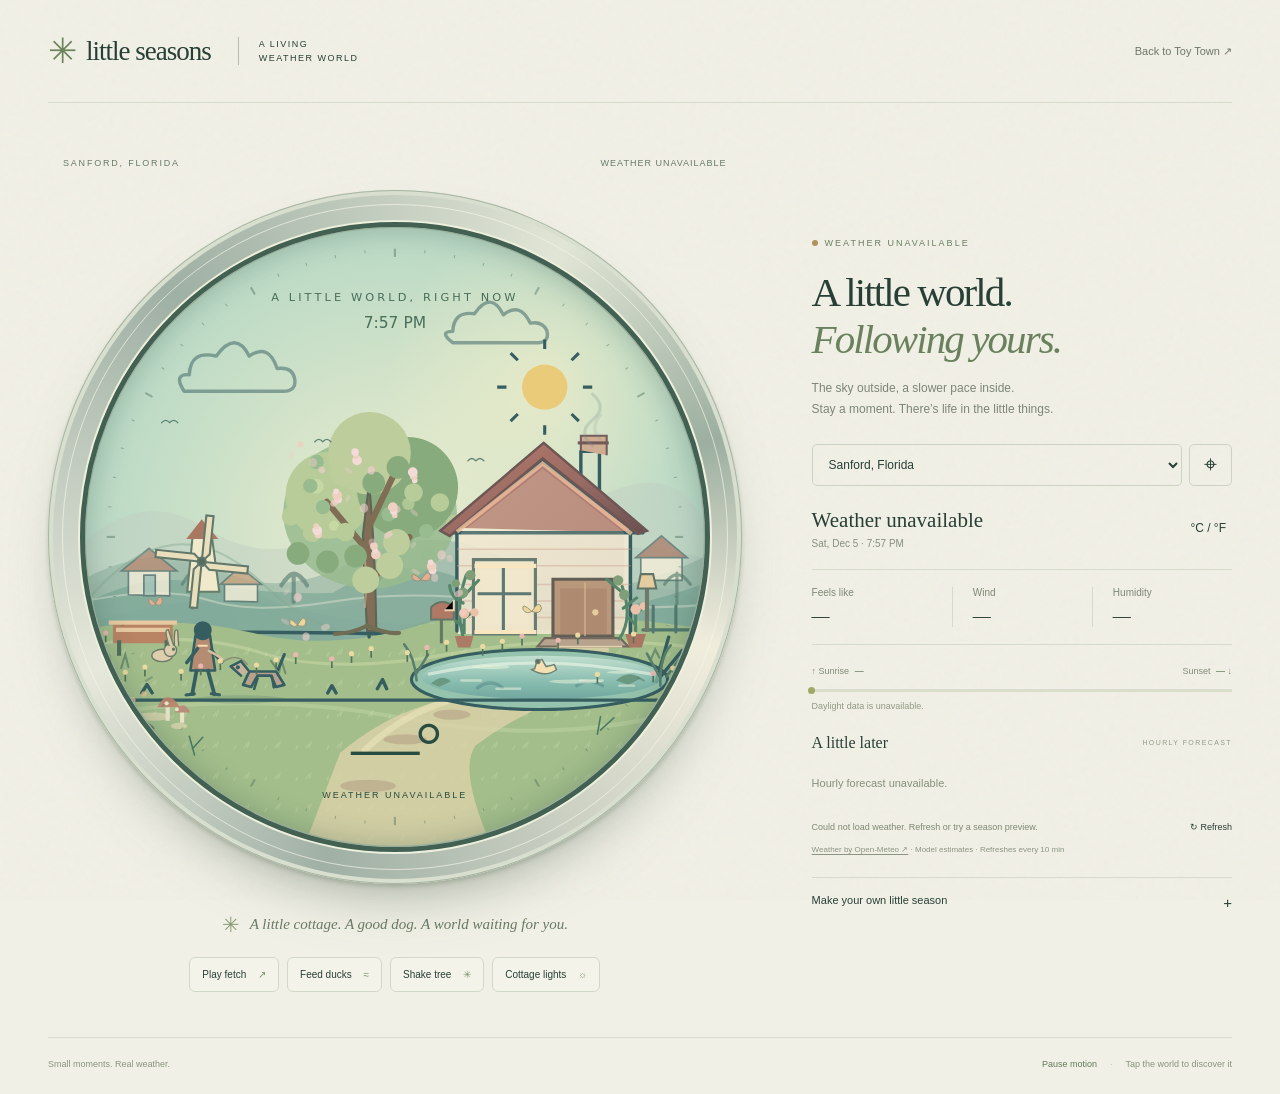
==== commit 0380ad0d: "Rework Little Seasons with interactive scenery and live weather" ====
--- a/little-seasons.html
+++ b/little-seasons.html
@@ -1,38 +1,8 @@
 <!doctype html>
-<html lang="en"><head><meta charset="utf-8"><meta name="viewport" content="width=device-width,initial-scale=1,viewport-fit=cover"><title>Little Seasons — Living Dial</title><meta name="theme-color" content="#cbdfe0"><style>
-*{box-sizing:border-box}html,body{margin:0;min-height:100%;font-family:system-ui,sans-serif;background:#101b22;color:#e8f2f2}body{display:grid;place-items:center;padding:24px 12px 34px;background:radial-gradient(ellipse at 50% 40%,#364953,#101820 78%)}main{width:min(95vw,740px);text-align:center}header{margin-bottom:16px}h1{font:400 clamp(23px,4vw,35px) Georgia,serif;letter-spacing:.04em;margin:0 0 5px}p{font-size:12px;letter-spacing:.1em;text-transform:uppercase;color:#a9bdc2;margin:0}.dial{position:relative;width:100%;aspect-ratio:1;border-radius:50%;padding:5.3%;background:repeating-radial-gradient(circle at 48% 46%,#b2c5d0 0 1px,#829aa8 2px 4px,#d7e5eb 5px 7px);box-shadow:0 22px 75px #0009,inset 0 0 8px #fff,0 0 0 2px #0c171e}.face{width:100%;height:100%;border:clamp(5px,1.3vw,10px) solid #263b49;border-radius:50%;overflow:hidden;position:relative;background:#b5d9d8;box-shadow:inset 0 0 25px #193b4555,0 0 0 3px #8fa7b3}svg{width:100%;height:100%;display:block;touch-action:pan-y}#scene{cursor:ew-resize}svg .line{stroke:#365e61;stroke-width:3.3;stroke-linecap:round;stroke-linejoin:round;fill:none}svg .solid{fill:#365e61}#readout{position:absolute;bottom:9%;left:0;right:0;pointer-events:none;color:#244b50}#temp{font:300 clamp(42px,9vw,82px) system-ui,sans-serif;letter-spacing:-.07em}#state{font:700 12px system-ui;letter-spacing:.17em}footer{display:flex;align-items:center;justify-content:center;gap:14px;flex-wrap:wrap;margin-top:20px}button{border:1px solid #79949d;border-radius:99px;background:#1b303b;color:#e5f0f1;padding:11px 18px;font-size:13px;cursor:pointer}button:focus-visible,input:focus-visible{outline:3px solid #e3edc5;outline-offset:3px}label{font-size:13px;color:#d4e4e8}input{width:min(230px,50vw);accent-color:#b6d7d2;vertical-align:middle}.hint{margin-top:13px;letter-spacing:normal;text-transform:none;color:#a5b7bc;font-size:12px}@media(max-width:500px){body{padding:14px 7px}.dial{width:100%}footer{gap:8px}button{padding:10px 13px}}
-@media(prefers-reduced-motion:reduce){.dial{animation:none}} .face:after{content:"";position:absolute;inset:0;border-radius:50%;pointer-events:none;box-shadow:inset 0 0 50px #1d526022} .dial{background:repeating-conic-gradient(from 0deg,#d4e1e8 0deg 1deg,#8da4b0 1deg 1.6deg,#b4c7d0 1.6deg 3deg)} #scene{user-select:none}  .seasons{display:flex;gap:7px;justify-content:center;flex-wrap:wrap;margin-top:17px}.seasons button{background:#273f49;border-color:#526f79;padding:9px 13px}.seasons button[aria-pressed=true]{background:#d9e9df;color:#1d4145;border-color:#d9e9df}.dial{transition:box-shadow .6s}#canopy,#house-fill,#snowbank{transition:opacity .7s} 
-/* Illustrated-diorama treatment: the stage stays a single, self-contained page. */
-html{background:#111d25}
-body{min-height:100svh;background:radial-gradient(ellipse at 50% 40%,#455b61 0%,#243740 48%,#111b24 100%);overflow-x:hidden}
-body:before{content:"";position:fixed;inset:0;pointer-events:none;opacity:.1;background-image:radial-gradient(#eaf7ec 0.7px,transparent 0.8px);background-size:19px 23px}
-main{position:relative;width:min(94vw,780px)}
-header{margin-bottom:20px}
-h1{font-size:clamp(28px,5.3vw,45px);letter-spacing:.005em;color:#f1f3e8;text-shadow:0 2px 12px #0002}
-header p{color:#d3dcd1;font-size:11px;letter-spacing:.22em}
-.dial{padding:5.15%;background:repeating-conic-gradient(from 0deg,#e4e2d3 0deg 1.1deg,#9cafa8 1.1deg 2.1deg,#b7c8bf 2.1deg 3.1deg);box-shadow:0 30px 80px #0009,0 0 0 2px #e3e8da5c,inset 0 0 0 4px #5e7a7c,0 0 38px #9fcfc12c;isolation:isolate}
-.dial:before{content:"";position:absolute;inset:2.1%;border:1px solid #f6f2de8a;border-radius:50%;pointer-events:none;z-index:2}
-.face{border:clamp(6px,1.2vw,9px) solid #314b4e;background:#d8e4cf;box-shadow:inset 0 0 40px #233e4570,0 0 0 2px #f0ead5}
-.face:after{box-shadow:inset 0 0 40px #102c3980,inset 0 -18px 32px #142b3733}
-#scene{touch-action:pan-y}
-#readout{bottom:7%;color:#224848;text-shadow:0 1px 2px #e5ecdb}
-#temp{font-weight:250;font-size:clamp(45px,8.5vw,77px);line-height:1.05}
-#state{font-size:11px;letter-spacing:.23em}
-.seasons{margin-top:19px;gap:8px}
-.seasons button{background:#1f353b;border:1px solid #67817b;color:#d9e8e0;padding:10px 17px;transition:background .25s,transform .25s}
-.seasons button:hover{transform:translateY(-2px);background:#314f51}
-.seasons button[aria-pressed=true]{background:#e4e9d9;color:#294849;border-color:#e4e9d9;box-shadow:0 2px 14px #cbe6c135}
-footer{margin-top:16px}
-footer button{background:transparent;border:1px solid #657b7d;color:#e2ebe5;padding:9px 13px}
-footer label{display:flex;align-items:center;gap:9px;color:#d9e5dd}
-footer input{width:min(190px,34vw);accent-color:#d2e3cc}
-.hint{color:#b2c5c4;font-size:11px}
-#canopy,#house-fill,#snowbank,#night-shade,#windowLight,#tiny-fireflies,#autumn-leaves,#spring-petals{transition:opacity .85s ease}
-#windowLight{mix-blend-mode:screen}
-#home-architecture,#foreground,#near-meadow{pointer-events:none}
-@media(max-width:550px){body{padding:17px 6px 26px}main{width:min(99vw,650px)}header{margin-bottom:13px}.seasons{gap:6px;margin-top:14px}.seasons button{font-size:12px;padding:9px 10px}footer{gap:10px}footer label{font-size:12px;flex-basis:100%;justify-content:center;order:-1}footer input{width:min(210px,50vw)}#readout{bottom:8%}#temp{font-size:clamp(42px,10vw,62px)}}
-@media(prefers-reduced-motion:reduce){*{scroll-behavior:auto!important;transition:none!important}}
-</style></head><body><main><header><h1>Little Seasons</h1><p>A tiny world inside a living dial</p></header><div class="dial"><div class="face"><svg id="scene" viewBox="0 0 600 600" role="img" aria-label="Animated seasonal landscape with a home, tree, pond, person and dog"><defs><radialGradient id="sky"><stop stop-color="#d9eee0"/><stop offset="1" stop-color="#9fcbd2"/></radialGradient><clipPath id="round"><circle cx="300" cy="300" r="299"/></clipPath>
+<html lang="en"><head><meta charset="utf-8"><meta name="viewport" content="width=device-width,initial-scale=1,viewport-fit=cover"><title>Little Seasons — A world that follows yours</title><meta name="description" content="A tiny interactive weather world. Real local weather, changing daylight, a cottage, and a person and dog with time to wander."><meta name="theme-color" content="#f1f0e6"><link rel="stylesheet" href="assets/little-seasons/style.css?v=20261112a"></head>
+<body><main>
+<header class="topbar"><a class="brand" href="little-seasons.html"><span class="brand-mark">✳</span> little seasons<span class="edition">A LIVING WEATHER WORLD</span></a><a class="town-link" href="toy-town.html">Back to Toy Town ↗</a></header>
+<div class="world-layout"><section class="world-column" aria-label="Your little world"><div class="world-meta"><span id="scene-place">SANFORD, FLORIDA</span><span id="scene-mode">CONNECTING TO WEATHER</span></div><div class="dial"><div class="face"><svg id="scene" viewBox="0 0 600 600" role="group" aria-label="Interactive little world. Tap the cottage, tree, pond or person and dog."><defs><radialGradient id="sky"><stop stop-color="#d9eee0"/><stop offset="1" stop-color="#9fcbd2"/></radialGradient><clipPath id="round"><circle cx="300" cy="300" r="299"/></clipPath>
 <linearGradient id="haze" x1="0" y1="0" x2="0" y2="1"><stop stop-color="#edf2d9" stop-opacity=".7"/><stop offset="1" stop-color="#8dbab0" stop-opacity=".1"/></linearGradient>
 <linearGradient id="pasture" x1="0" y1="0" x2="0" y2="1"><stop stop-color="#acc7a4"/><stop offset=".57" stop-color="#7fad8c"/><stop offset="1" stop-color="#447f6d"/></linearGradient>
 <linearGradient id="stonewall" x1="0" y1="0" x2="1" y2="1"><stop stop-color="#fff4db"/><stop offset="1" stop-color="#c7b9a4"/></linearGradient>
@@ -61,8 +31,11 @@
     <path d="M573 365v-30m-12 11q12-19 25 0" stroke-width="3"/>
   </g>
 </g>
-<g id="weather"></g><g id="stars"></g><g class="line" id="clouds"><path d="M95 151h96q13 0 11-12t-17-10q-8-25-27-12-13-26-32 0-25-6-26 18-16-1-5 16Z"/><path d="M355 104h83q11-1 8-12-4-9-16-7-10-21-26-8-12-24-28-1-20-3-21 17-14 0 0 11Z"/></g><g id="sun" transform="translate(445 135)"><circle r="22" fill="#365e61"/><g stroke="#365e61" stroke-width="3"><path d="M0-37v-9M0 37v9M-37 0h-9M37 0h9M-26-26l-7-7M26 26l7 7M-26 26l-7 7M26-26l7-7"/></g></g><path class="line" d="M0 364Q85 230 173 346T360 365" id="hill"/><path class="line" d="M0 395Q250 386 600 407"/>
-<g id="near-meadow">
+<g id="stars"></g><g class="line" id="clouds"><path d="M95 151h96q13 0 11-12t-17-10q-8-25-27-12-13-26-32 0-25-6-26 18-16-1-5 16Z"/><path d="M355 104h83q11-1 8-12-4-9-16-7-10-21-26-8-12-24-28-1-20-3-21 17-14 0 0 11Z"/></g><g id="sun" transform="translate(445 135)"><circle r="22" fill="#365e61"/><g stroke="#365e61" stroke-width="3"><path d="M0-37v-9M0 37v9M-37 0h-9M37 0h9M-26-26l-7-7M26 26l7 7M-26 26l-7 7M26-26l7-7"/></g></g><path d="M0 364Q85 260 173 346T360 365" id="hill" fill="none" stroke="#83a88e" stroke-width="2" opacity=".45"/><path class="line" d="M0 395Q250 386 600 407"/>
+<g id="windmill" transform="translate(113 324)">
+<path d="M-14 29L-9-23H10L17 29Z" fill="#f1e9cb" stroke="#657d6a" stroke-width="2"/><path d="M-15-22L0-41 16-22Z" fill="#aa7862"/>
+<g id="mill-blades" stroke="#62786b" stroke-width="2" fill="#e9dfbc"><path d="M0 0V-45H7V-8ZM0 0H45V7H8ZM0 0V45H-7V8ZM0 0H-45V-7H-8Z"/><circle r="4" fill="#536e60"/></g>
+</g><g id="near-meadow">
   <path id="meadow-base" d="M0 389Q88 375 163 393T322 386T600 389V600H0Z" fill="url(#pasture)"/>
   <path d="M0 389Q88 375 163 393T322 386T600 389V600H0Z" fill="url(#meadowTexture)" opacity=".8"/>
   <path d="M0 405Q100 390 170 412T355 413T600 408" fill="none" stroke="#e0e5b2" stroke-width="3" opacity=".35"/>
@@ -74,7 +47,7 @@
     <path d="M21 425l3-9 2 10m9 1 4-13 3 12M188 431l2-12 4 13m-9-5-5-7M548 418l4-9 4 8M586 445l6-14 3 14"/>
   </g>
 </g>
-<g id="tree" class="line"><path d="M275 397V248M275 316l-47-61M275 288l33-66M275 353l46-57M275 274l-17-39"/></g><g id="canopy"><ellipse cx="275" cy="277" rx="84" ry="73" fill="#8bb7a1" opacity=".85"/><circle cx="235" cy="260" r="42" fill="#9fc8a8"/><circle cx="311" cy="252" r="49" fill="#7da98c"/><circle cx="274" cy="219" r="40" fill="#a9c9a5"/></g>
+<g id="snowbank"><path d="M0 396Q130 385 270 395T600 399V458H0Z" fill="#f1f8f7" opacity="0"/></g><g id="tree" class="line"><path d="M275 397V248M275 316l-47-61M275 288l33-66M275 353l46-57M275 274l-17-39"/></g><g id="canopy"><ellipse cx="275" cy="277" rx="84" ry="73" fill="#8bb7a1" opacity=".85"/><circle cx="235" cy="260" r="42" fill="#9fc8a8"/><circle cx="311" cy="252" r="49" fill="#7da98c"/><circle cx="274" cy="219" r="40" fill="#a9c9a5"/></g>
 <g id="tree-detail" stroke-linecap="round">
   <path d="M273 391Q270 330 269 298L275 248Q281 313 282 391Z" fill="#826d58" stroke="#5d6655" stroke-width="2"/>
   <path d="M275 315L234 266M275 290l29-61M275 345l39-45" stroke="#806e54" stroke-width="6" fill="none"/>
@@ -125,7 +98,12 @@
   <path d="M362 439h19m15 8h23m58-8h22m16 5h14"/>
 </g>
 <g id="ripples" class="line"></g>
-<g id="walker" class="line">
+<g id="garden-life">
+<path d="M27 403h58v-20H27Z" fill="#b88463"/><path d="M23 383h66M30 390h52" stroke="#e6c9a0" stroke-width="4"/><path d="M33 400v15m46-15v15" stroke="#546e5d" stroke-width="4"/>
+<g transform="translate(544 380)"><path d="M0 12V-30" stroke="#6e7969" stroke-width="4"/><path d="M-9-30h18l-3-14H-6Z" fill="#e3cda0" stroke="#627466" stroke-width="2"/><circle id="lantern-glow" cy="-36" r="32" fill="url(#lampAura)" opacity="0"/></g>
+<g transform="translate(345 403)"><path d="M0 0v-23" stroke="#677764" stroke-width="3"/><path d="M-10-23v-12q11-10 22 0v12Z" fill="#af7966" stroke="#667664" stroke-width="2"/><path d="M3-32h9v-10" stroke="#ead3ad" stroke-width="2"/></g>
+<g id="bunny" transform="translate(74 419)" fill="#dfcead" stroke="#6a7c68" stroke-width="1.3"><ellipse rx="10" ry="6"/><ellipse cx="8" cy="-5" rx="6" ry="6"/><path d="M7-9q-6-17-1-16l5 15m1 0q-1-18 3-14l1 15"/><circle cx="11" cy="-6" r="1" fill="#304d43"/></g>
+</g><g id="walker" class="line">
   <ellipse cx="162" cy="457" rx="45" ry="4" stroke="none" fill="#315d52" opacity=".18"/>
   <g id="person">
     <circle cx="126" cy="390" r="7" fill="#365e61"/>
@@ -136,7 +114,7 @@
     <g id="leg-right"><path d="M131 429l9 22" stroke-width="3.6"/><path d="M137 451h8" stroke-width="3"/></g>
     <path d="M132 410q8 4 13 8" stroke="#d5c1a1" stroke-width="2.5"/>
   </g>
-  <path d="M145 421q14-10 24 2" stroke="#8a8f76" stroke-width="1.5"/>
+  <path id="dog-leash" d="M145 421q14-10 24 2" stroke="#8a8f76" stroke-width="1.5"/>
   <g id="dog">
     <path d="M171 430h26l8 13-8 2-5-11h-13l-6 11-8-2Z" fill="#b6a18c" stroke="#365e61" stroke-width="2.6"/>
     <path d="M171 430l-8-10-10 5 10 9" fill="#c8b39d" stroke="#365e61" stroke-width="2.5"/>
@@ -145,7 +123,7 @@
     <circle cx="160" cy="426" r="2" fill="#365e61" stroke="none"/>
   </g>
 </g>
-<g id="wildlife" class="line"></g><g id="snowbank"><path d="M0 396Q130 385 270 395T600 399V458H0Z" fill="#f1f8f7" opacity="0"/></g><g id="chimney-smoke" fill="none" stroke="#78918f" stroke-width="3" stroke-linecap="round"><path d="M490 213q-15-13 0-25t0-25" opacity=".4"/><path d="M497 206q-10-10 1-23" opacity=".25"/></g><g id="flowers"></g><g id="ground" class="line"><path d="M0 458h600M55 451l5-8 5 8m170 0 4-7 4 7m40-4 5-9 4 9"/></g>
+<g id="wildlife" class="line"></g><g id="chimney-smoke" fill="none" stroke="#78918f" stroke-width="3" stroke-linecap="round"><path d="M490 213q-15-13 0-25t0-25" opacity=".4"/><path d="M497 206q-10-10 1-23" opacity=".25"/></g><g id="flowers"></g><g id="ground" class="line"><path d="M0 458h600M55 451l5-8 5 8m170 0 4-7 4 7m40-4 5-9 4 9"/></g>
 <g id="foreground" opacity=".9">
   <g fill="#457d67" stroke="#3f7361" stroke-width="1.5" stroke-linecap="round">
     <path d="M12 491l12-22 6 26m-5-8 18-22m-11 27 11-15M61 522l-4-22m3 14 14-17M564 501l9-26 8 19m-9-5 16-14"/>
@@ -162,19 +140,28 @@
 <g id="spring-petals"></g>
 <g id="tiny-butterflies"></g>
 <g id="tiny-fireflies"></g>
+<g id="touch-effects" pointer-events="none"></g><circle id="fetch-ball" r="4" fill="#db9b61" stroke="#fff0c9" stroke-width="1.5" opacity="0"/>
+<g id="weather" pointer-events="none"></g><rect id="fog" width="600" height="600" fill="#d3dfcf" opacity="0" pointer-events="none"/>
 <rect id="night-shade" width="600" height="600" fill="#173b52" opacity="0" style="pointer-events:none"/>
-<g id="marks" fill="#365e61" font-size="13" font-family="system-ui" text-anchor="middle"><text x="300" y="50">20</text><text x="54" y="300">10</text><text x="550" y="300">30</text><text x="300" y="558">40</text></g></g></svg><div id="readout"><div id="temp">8°C</div><div id="state">THAW · SPRING</div></div></div></div><nav class="seasons" aria-label="Choose a season"><button type="button" data-season="-5">❄ Winter</button><button type="button" data-season="8">✿ Spring</button><button type="button" data-season="19">☀ Summer</button><button type="button" data-season="29">🍂 Autumn</button></nav><footer><button id="play" type="button" aria-pressed="true">Pause motion</button><label for="temperature">Temperature <input id="temperature" type="range" min="-10" max="40" value="8" step="1"></label><button id="unit" type="button">°C / °F</button></footer><p class="hint">Slide to change the season · drag the dial · watch the world respond</p></main><script>
-(()=>{'use strict';const $=id=>document.getElementById(id),slider=$('temperature'),temp=$('temp'),state=$('state'),sky=$('background'),weather=$('weather'),leaves=$('leaves'),pond=$('pond'),tree=$('tree'),sun=$('sun'),clouds=$('clouds'),walker=$('walker');let t=8,paused=false,fahrenheit=false,phase=0,last=0,drag=false;const NS='http://www.w3.org/2000/svg';function el(name,attrs,parent){const e=document.createElementNS(NS,name);for(const [k,v] of Object.entries(attrs))e.setAttribute(k,v);parent.appendChild(e);return e}const stars=Array.from({length:24},(_,i)=>el('circle',{cx:35+(i*79)%530,cy:60+(i*47)%220,r:1.3+(i%3)*.5,fill:'#eaf6f3',opacity:0},$('stars')));const blossoms=Array.from({length:14},(_,i)=>el('circle',{cx:210+(i*37)%125,cy:215+(i*53)%116,r:2.8+(i%3),fill:'#f1d5d9',opacity:0},$('blossoms')));const flowers=Array.from({length:24},(_,i)=>{const x=20+(i*73)%565,y=402+(i*37)%43;const g=el('g',{transform:'translate('+x+' '+y+')'},$('flowers'));el('path',{d:'M0 0v-7',stroke:'#4e8171','stroke-width':1.6},g);el('circle',{cx:0,cy:-9,r:2.5,fill:i%3?'#e7d9a3':'#e9bac3'},g);return g});const ripples=Array.from({length:4},(_,i)=>el('path',{d:'M'+(365+i*43)+' '+(432+i%2*12)+'q10 -5 20 0',opacity:.45},$('ripples')));const birds=Array.from({length:3},(_,i)=>el('path',{d:'M0 0q6 -7 12 0q6 -7 12 0',stroke:'#365e61','stroke-width':2,fill:'none'},$('wildlife')));const drops=Array.from({length:32},(_,i)=>el('path',{class:'line',d:'M0 0l-3 12',opacity:'.4'},weather));const flakes=Array.from({length:28},()=>el('circle',{r:'2.5',fill:'#fff',opacity:'.8'},weather));const foliage=Array.from({length:26},(_,i)=>{const a=i*2.39996,r=18+Math.sqrt(i/26)*74;return el('circle',{cx:275+Math.cos(a)*r,cy:278+Math.sin(a)*r*.8,r:7+(i%4)*2,fill:'#648b76'},leaves)});
-const fireflies=Array.from({length:15},(_,i)=>el('circle',{cx:35+(i*61)%525,cy:225+(i*59)%210,r:1.6+(i%3)*.6,fill:'#fff2aa',opacity:0},$('tiny-fireflies')));
-const butterflies=Array.from({length:4},(_,i)=>{const g=el('g',{},$('tiny-butterflies'));el('path',{d:'M0 0q-11-12-9-2q4 6 9 2q8-15 10-4q-1 8-10 4Z',fill:i%2?'#f4d49b':'#e8b9aa',stroke:'#8b9979','stroke-width':'1.2'},g);return g});
-const fallingLeaves=Array.from({length:20},(_,i)=>el('ellipse',{rx:2.5+(i%3),ry:5+(i%2),fill:['#c9854e','#daae66','#a77b55'][i%3],opacity:0},$('autumn-leaves')));
-const petals=Array.from({length:18},(_,i)=>el('circle',{r:2.2+(i%3),fill:i%2?'#f0c0cb':'#f7e3e3',opacity:0},$('spring-petals')));
-const waterShimmer=$('water-shimmer'),ducks=$('floating-ducks'),nightShade=$('night-shade'),windowLight=$('windowLight');
-function update(){t=Number(slider.value);const winter=t<=1,autumn=t>=23,summer=t>=14&&!autumn;const season=winter?'WINTER':autumn?'AUTUMN':summer?'SUMMER':'SPRING';document.querySelectorAll('[data-season]').forEach(b=>b.setAttribute('aria-pressed',String((winter&&Number(b.dataset.season)<0)||(!winter&&!summer&&!autumn&&Number(b.dataset.season)===8)||(summer&&Number(b.dataset.season)===19)||(autumn&&Number(b.dataset.season)===29))));$('canopy').style.opacity=winter?'0':autumn?'.85':summer?'1':'.75';$('canopy').querySelectorAll('ellipse,circle').forEach((e,i)=>e.setAttribute('fill',autumn?['#d49a58','#bd784f','#e1b26c','#b86d4c'][i]:summer?['#5b997b','#6ca783','#4d8d72','#7caf82'][i]:['#9bc4a5','#b6d1ae','#87b9a1','#c1d9b4'][i]));$('snowbank').firstElementChild.setAttribute('opacity',winter?'.94':'0');$('house-fill').querySelector('path').setAttribute('fill',winter?'#edf3ef':autumn?'#f3dfc1':summer?'#f7e9bf':'#f4ead3');$('farland').setAttribute('opacity',winter?'.55':'1');state.textContent=(winter?'FREEZE':autumn?'GOLDEN':summer?'WARM':'THAW')+' · '+season;temp.textContent=(fahrenheit?Math.round(t*9/5+32):t)+'°'+(fahrenheit?'F':'C');sky.setAttribute('fill',winter?'#c5dce4':autumn?'#e4d9b5':summer?'#b9e0cc':'#b5d9d8');document.querySelector('#sky stop').setAttribute('stop-color',winter?'#eff7f7':autumn?'#f5e6c3':summer?'#e9efd2':'#d9eee0');document.querySelector('#sky stop[offset="1"]').setAttribute('stop-color',winter?'#a8c9d9':autumn?'#d8bc99':summer?'#94cdbd':'#9fcbd2');foliage.forEach((e,i)=>{e.style.display=winter?'none':'';e.setAttribute('fill',autumn?['#bd8a55','#d6a85d','#aa7756'][i%3]:summer?'#638f73':'#90b7a0');e.setAttribute('opacity',summer?'1':'.82')});pond.querySelector('ellipse').setAttribute('fill',winter?'#e9f5f6':'#a5d7d3');tree.setAttribute('stroke',autumn?'#806d57':'#365e61');flowers.forEach(e=>e.style.opacity=winter?'.05':autumn?'.3':summer?'1':'.8');blossoms.forEach(e=>e.setAttribute('opacity',!winter&&!autumn&&!summer?'.9':'0'));birds.forEach(e=>e.style.display=winter?'none':'');$('meadow-base').setAttribute('fill',winter?'#d6e3df':autumn?'#b69f70':summer?'#78ac83':'url(#pasture)');$('garden-path').setAttribute('fill',winter?'#eae5d5':autumn?'#c9aa7f':'#e2d4ac');$('tree-highlights').setAttribute('opacity',winter?'0':autumn?'.2':summer?'.6':'.8');fallingLeaves.forEach(e=>e.style.display=autumn?'':'none');petals.forEach(e=>e.style.display=(!winter&&!summer&&!autumn)?'':'none');butterflies.forEach(e=>e.style.display=(winter||autumn)?'none':'');document.querySelector('meta[name="theme-color"]').setAttribute('content',winter?'#b5cbd4':autumn?'#d6ba91':summer?'#9fcfba':'#cbdfe0');}document.querySelectorAll('[data-season]').forEach(b=>b.addEventListener('click',()=>{slider.value=b.dataset.season;update()}));slider.addEventListener('input',update);$('unit').addEventListener('click',()=>{fahrenheit=!fahrenheit;update()});$('play').addEventListener('click',()=>{paused=!paused;$('play').textContent=paused?'Resume motion':'Pause motion';$('play').setAttribute('aria-pressed',String(!paused))});const scene=$('scene');scene.addEventListener('pointerdown',e=>{drag=true;scene.setPointerCapture(e.pointerId)});scene.addEventListener('pointermove',e=>{if(!drag)return;const rect=scene.getBoundingClientRect();slider.value=Math.max(-10,Math.min(40,Math.round((e.clientX-rect.left)/rect.width*50-10)));update()});scene.addEventListener('pointerup',()=>drag=false);scene.addEventListener('pointercancel',()=>drag=false);function frame(ms){if(!last)last=ms;const dt=Math.min((ms-last)/1000,.05);last=ms;if(!paused)phase+=dt;const nightLevel=Math.max(0,Math.min(.47,(-Math.sin(phase*.045)-.22)*.64));const night=nightLevel>.23;nightShade.setAttribute('opacity',nightLevel.toFixed(3));windowLight.setAttribute('opacity',(.14+nightLevel*1.6).toFixed(2));$('sun-aura').setAttribute('opacity',(.68-nightLevel).toFixed(2));stars.forEach((e,i)=>e.setAttribute('opacity',night?(.4+.35*Math.sin(phase*1.1+i)**2):0));sun.setAttribute('opacity',night?'.28':'1');$('house-fill').querySelector('rect').setAttribute('fill',night?'#eec77b':'#a7c9c3');const winter=t<=1,wet=(t>1&&t<13)||(t>=23&&t<27);$('chimney-smoke').setAttribute('opacity',winter?'1':'.28');sun.setAttribute('transform','translate('+(445+Math.sin(phase*.13)*25)+' '+(135+Math.cos(phase*.16)*12)+')');clouds.setAttribute('transform','translate('+(Math.sin(phase*.17)*17)+' 0)');const step=Math.sin(phase*2.4),walkX=16+Math.sin(phase*.13)*53,bob=Math.abs(step)*1.3;walker.setAttribute('transform','translate('+walkX+' '+bob+')');$('leg-left').setAttribute('transform','rotate('+(step*15)+' 122 429)');$('leg-right').setAttribute('transform','rotate('+(-step*15)+' 130 429)');$('person-arms').setAttribute('transform','rotate('+(-step*4)+' 126 408)');$('dog-tail').setAttribute('transform','rotate('+(Math.sin(phase*3.3)*14)+' 198 428)');$('dog-front').setAttribute('transform','translate(0 '+(Math.abs(step)*1.1)+')');drops.forEach((e,i)=>{e.style.display=wet?'':'none';const x=(i*83+phase*45)%620-10,y=(i*71+phase*115)%365+50;e.setAttribute('transform','translate('+x+' '+y+')')});flakes.forEach((e,i)=>{e.style.display=winter?'':'none';const x=(i*79+Math.sin(phase+i)*12)%610,y=(i*61+phase*19)%400+35;e.setAttribute('cx',x);e.setAttribute('cy',y)});foliage.forEach((e,i)=>e.setAttribute('transform','translate('+(Math.sin(phase*1.2+i)*1.6)+' 0)'));ripples.forEach((e,i)=>e.setAttribute('transform','translate('+(Math.sin(phase*1.1+i)*3)+' 0)'));birds.forEach((e,i)=>e.setAttribute('transform','translate('+((phase*(9+i*3)+i*150)%750-100)+' '+(145+i*23+Math.sin(phase*1.5+i)*8)+') scale(.7)'));const autumn=t>=23,spring=t>1&&t<14;
-fallingLeaves.forEach((e,i)=>{if(!autumn)return;const x=185+(i*47+phase*(10+i%4*3))%190,y=200+(i*43+phase*(13+i%3*6))%208;e.setAttribute('cx',x);e.setAttribute('cy',y);e.setAttribute('transform','rotate('+(phase*65+i*32)+' '+x+' '+y+')');e.setAttribute('opacity',.4+Math.sin(phase+i)**2*.4)});
-petals.forEach((e,i)=>{if(!spring)return;const x=206+(i*41+phase*9)%125,y=219+(i*39+phase*(8+i%3*2))%190;e.setAttribute('cx',x+Math.sin(phase+i)*10);e.setAttribute('cy',y);e.setAttribute('opacity',.34+Math.sin(i+phase)**2*.46)});
-butterflies.forEach((e,i)=>{e.setAttribute('transform','translate('+(60+i*126+Math.sin(phase*.7+i)*20)+' '+(353+i%2*32+Math.cos(phase*.9+i)*14)+') scale('+(1+Math.sin(phase*9+i)*.16)+')')});
-fireflies.forEach((e,i)=>{e.setAttribute('opacity',night?(.1+Math.max(0,Math.sin(phase*1.6+i*2.4))*.75):'0');e.setAttribute('transform','translate('+(Math.sin(phase*.8+i)*7)+' '+(Math.cos(phase*.8+i)*7)+')')});
-waterShimmer.setAttribute('transform','translate('+(Math.sin(phase*.9)*4)+' 0)');ducks.setAttribute('transform','translate('+(Math.sin(phase*.33)*12)+' '+(Math.cos(phase*.8)*1.3)+')');
-requestAnimationFrame(frame)}if(matchMedia('(prefers-reduced-motion: reduce)').matches){paused=true;$('play').textContent='Resume motion';$('play').setAttribute('aria-pressed','false')}update();requestAnimationFrame(frame)})();
-</script></body></html>+<g id="dial-ticks" fill="#52786c"></g>
+<g id="scene-labels" fill="#446b5d" text-anchor="middle" font-family="system-ui,sans-serif"><text x="300" y="72" font-size="11" letter-spacing="3">A LITTLE WORLD, RIGHT NOW</text><text id="scene-clock" x="300" y="98" font-size="15">—</text></g>
+<g id="hotspots" fill="transparent" stroke="transparent" stroke-width="2">
+<rect data-action="house" x="354" y="292" width="176" height="111" rx="12" tabindex="0" role="button" aria-label="Turn the cottage lights on or off"/>
+<ellipse data-action="tree" cx="270" cy="270" rx="85" ry="85" tabindex="0" role="button" aria-label="Shake the tree"/>
+<ellipse data-action="pond" cx="440" cy="438" rx="122" ry="31" tabindex="0" role="button" aria-label="Feed the ducks in the pond"/>
+<rect id="walker-hit" data-action="dog" x="88" y="379" width="142" height="78" rx="10" tabindex="0" role="button" aria-label="Play fetch with the dog"/>
+</g></g></svg><div id="readout"><div id="temp">—°</div><div id="state">WAITING FOR WEATHER</div></div></div></div>
+<div class="scene-caption"><span class="tiny-star">✳</span><p id="scene-story" role="status">A little cottage. A good dog. A world waiting for you.</p></div>
+<div class="interaction-bar" aria-label="Play with the world"><button data-action="dog">Play fetch <span>↗</span></button><button data-action="pond">Feed ducks <span>≈</span></button><button data-action="tree">Shake tree <span>✳</span></button><button data-action="house">Cottage lights <span>☼</span></button></div>
+</section>
+<aside class="weather-column"><div class="eyebrow"><span id="status-dot"></span><span id="data-badge">CONNECTING</span></div><h1>A little world.<br><em>Following yours.</em></h1><p class="intro">The sky outside, a slower pace inside.<br>Stay a moment. There’s life in the little things.</p>
+<div class="location-row"><label class="sr-only" for="location">Weather location</label><select id="location"><option value="sanford">Sanford, Florida</option><option value="london">London, UK</option><option value="tokyo">Tokyo, Japan</option><option value="chittoor">Chittoor, India</option><option value="sydney">Sydney, Australia</option></select><button id="locate" title="Use my location" aria-label="Use my location">⌖</button></div>
+<div class="current-summary"><div><h2 id="condition">Finding your weather…</h2><p id="local-date">Local time loading</p></div><button id="unit" aria-label="Switch temperature to Fahrenheit">°C <span>/ °F</span></button></div>
+<dl class="metrics"><div><dt>Feels like</dt><dd id="feels">—</dd></div><div><dt>Wind</dt><dd id="wind">—</dd></div><div><dt>Humidity</dt><dd id="humidity">—</dd></div></dl>
+<div class="daylight"><div><span>↑ Sunrise <b id="sunrise">—</b></span><span>Sunset <b id="sunset">—</b> ↓</span></div><div class="daylight-track"><i id="daylight-progress"></i></div><p id="daylight-caption">Daylight follows the selected location.</p></div>
+<section class="forecast-section" aria-label="Next six hours forecast"><div class="section-title"><h3>A little later</h3><span>HOURLY FORECAST</span></div><div id="forecast" class="forecast"><p>Waiting for forecast data.</p></div></section>
+<div class="data-note"><p id="data-status" role="status">Fetching current conditions…</p><button id="refresh" aria-label="Refresh weather">↻ Refresh</button></div><p class="source"><a href="https://open-meteo.com/" target="_blank" rel="noopener noreferrer">Weather by Open-Meteo ↗</a> · Model estimates · Refreshes every 10 min</p>
+<details id="playground"><summary>Make your own little season <span>+</span></summary><div class="playground-inner"><p>Preview a different world. Live weather stays a tap away.</p><nav class="seasons" aria-label="Preview a season"><button data-season="spring">Spring</button><button data-season="summer">Summer</button><button data-season="autumn">Autumn</button><button data-season="winter">Winter</button></nav><label for="temperature">Temperature <output id="slider-value">8°C</output></label><input id="temperature" type="range" min="-15" max="40" value="8"><div class="preview-row"><label for="preview-weather">Weather</label><select id="preview-weather"><option value="clear">Clear sky</option><option value="rain">Rain</option><option value="snow">Snow</option><option value="fog">Fog</option></select><button id="day-night">Try night</button></div><button id="live" class="return-live">Return to live weather ↗</button></div></details>
+</aside></div>
+<footer class="page-footer"><span>Small moments. Real weather.</span><div><button id="play" aria-pressed="true">Pause motion</button><span class="footer-dot">·</span><span>Tap the world to discover it</span></div></footer>
+</main><script src="assets/little-seasons/model.js?v=20261112a"></script><script src="assets/little-seasons/app.js?v=20261112a"></script></body></html>
--- a/assets/little-seasons/style.css
+++ b/assets/little-seasons/style.css
@@ -0,0 +1 @@
+:root{color-scheme:light;--paper:#f1f0e6;--ink:#283f35;--muted:#778176;--line:#d6dacb;--green:#54765a}*{box-sizing:border-box}body{margin:0;background:var(--paper);color:var(--ink);font-family:Arial,Helvetica,sans-serif;-webkit-font-smoothing:antialiased}body:before{content:"";position:fixed;inset:0;opacity:.22;pointer-events:none;background-image:url("data:image/svg+xml,%3Csvg viewBox='0 0 180 180' xmlns='http://www.w3.org/2000/svg'%3E%3Cfilter id='n'%3E%3CfeTurbulence type='fractalNoise' baseFrequency='.85' numOctaves='3' stitchTiles='stitch'/%3E%3C/filter%3E%3Crect width='100%25' height='100%25' opacity='.16' filter='url(%23n)'/%3E%3C/svg%3E")}main{position:relative;max-width:1320px;margin:auto;padding:0 48px}button,select,input{font:inherit}button,select{color:inherit}button,a,select{-webkit-tap-highlight-color:transparent}button{cursor:pointer}a{color:inherit}button:focus-visible,a:focus-visible,input:focus-visible,select:focus-visible,summary:focus-visible{outline:3px solid #aa7944;outline-offset:4px}button:disabled{opacity:.5;cursor:wait}.topbar{height:103px;display:flex;justify-content:space-between;align-items:center;border-bottom:1px solid var(--line)}.brand{display:flex;align-items:center;gap:10px;text-decoration:none;font:27px Georgia,serif;letter-spacing:-1px}.brand-mark{font:35px Georgia;color:#6b845a}.edition{font:9px Arial,sans-serif;letter-spacing:1.5px;margin-left:17px;padding-left:20px;border-left:1px solid #b5bda9;max-width:122px;line-height:1.6}.town-link{font-size:11px;text-decoration:none;color:#6c7867}.world-layout{display:grid;grid-template-columns:minmax(0,1.65fr) minmax(290px,1fr);align-items:center;gap:70px;padding:55px 0 45px}.world-meta{display:flex;justify-content:space-between;font-size:9px;letter-spacing:1.8px;color:#697a67;margin:0 15px 22px}.world-meta span:last-child{letter-spacing:1px}.dial{width:100%;aspect-ratio:1;border-radius:50%;padding:4.6%;position:relative;background:conic-gradient(from 30deg,#e1e5d5,#9cafa0 12%,#f1eddd 22%,#a0b0a5 45%,#e6e8db 60%,#9fb0a4 80%,#e1e5d5);box-shadow:0 30px 55px -26px #4e644e88,0 3px 4px #5e725544,inset 0 0 0 1px #a8b5a3,inset 0 0 0 5px #d8dfcf}.dial:before{content:"";position:absolute;inset:2%;border:1px solid #f7f7e9aa;border-radius:50%;pointer-events:none}.face{width:100%;height:100%;border-radius:50%;overflow:hidden;position:relative;background:#c8dbc0;border:5px solid #436153;box-shadow:0 0 0 2px #edf0dd,inset 0 0 25px #304e4b66}.face:after{content:"";position:absolute;inset:0;border-radius:50%;pointer-events:none;box-shadow:inset 0 0 30px #24463d47}#scene{width:100%;height:100%;display:block;touch-action:pan-y;user-select:none}.line{stroke:#365e61;stroke-width:3.3;stroke-linecap:round;stroke-linejoin:round;fill:none}.solid{fill:#365e61}#home-architecture,#foreground,#near-meadow{pointer-events:none}#hotspots>*{cursor:pointer}#hotspots>*:focus-visible{stroke:#fff6d5;stroke-dasharray:4 5;outline:none;fill:#fff3cf15}#readout{position:absolute;bottom:7.6%;left:0;right:0;text-align:center;pointer-events:none;color:#284c40}#temp{font:400 clamp(40px,5.5vw,68px) Georgia,serif;letter-spacing:-4px;line-height:1.12}#state{font-size:9px;letter-spacing:2px;margin-top:5px}body[data-night=true] #readout{color:#f0edcf;text-shadow:0 2px 8px #183b4099}#windowLight{mix-blend-mode:screen}.scene-caption{display:flex;align-items:center;justify-content:center;gap:10px;min-height:58px;margin:12px 0 3px}.scene-caption p{font:italic 15px/1.5 Georgia,serif;margin:0;color:#697a65}.tiny-star{color:#8c9b72;font-size:21px}.interaction-bar{display:flex;justify-content:center;gap:8px;flex-wrap:wrap}.interaction-bar button{border:1px solid #d1d8c7;border-radius:6px;background:#f6f5ec99;padding:11px 12px;font-size:10px;transition:background .2s}.interaction-bar button:hover{background:#e1e8d7}.interaction-bar span{margin-left:9px;color:#789369}.eyebrow{display:flex;align-items:center;gap:7px;font-size:9px;letter-spacing:2px;color:#6b7f62}#status-dot{width:6px;height:6px;border-radius:50%;background:#b2925c}body[data-status=fresh] #status-dot{background:#71915d;box-shadow:0 0 0 4px #78986312}h1{font:400 clamp(36px,3.2vw,46px)/1.14 Georgia,serif;letter-spacing:-1.9px;margin:21px 0 15px}h1 em{font-weight:400;color:#6a815e}.intro{font-size:12px;line-height:1.8;color:#7c8678;margin:0 0 23px}.location-row{display:flex;gap:7px}.location-row select{background:transparent;border:1px solid #cdd3c3;border-radius:5px;padding:12px;font-size:12px;flex:1;min-width:0}.location-row button{border:1px solid #cdd3c3;border-radius:5px;background:transparent;width:43px;font-size:23px}.current-summary{display:flex;align-items:center;justify-content:space-between;margin:22px 0 20px}.current-summary h2{font:400 21px Georgia,serif;margin:0 0 5px}.current-summary p{font-size:10px;color:#87907f;margin:0}.current-summary button{background:none;border:0;font-size:12px}.current-summary button span{color:#8c9586}.metrics{display:grid;grid-template-columns:repeat(3,1fr);border-top:1px solid var(--line);border-bottom:1px solid var(--line);padding:17px 0;margin:0}.metrics>div+div{border-left:1px solid var(--line);padding-left:20px}dt{font-size:10px;color:#7d8876;margin-bottom:8px}dd{margin:0;font:18px Georgia,serif}.daylight{margin-top:21px}.daylight>div:first-child{display:flex;justify-content:space-between;font-size:9px;color:#818b78}.daylight b{font-weight:400;color:#52684c;margin-left:3px}.daylight-track{height:3px;background:#d8ddcc;margin-top:13px}.daylight-track i{display:block;width:0;height:100%;background:#aebc85;position:relative}.daylight-track i:after{content:"";width:7px;height:7px;background:#9da965;position:absolute;border-radius:50%;right:-3px;top:-2px}.daylight p{font-size:9px;color:#909984;margin:9px 0 0}.forecast-section{margin-top:23px}.section-title{display:flex;justify-content:space-between;align-items:center}.section-title h3{font:16px Georgia,serif;margin:0}.section-title span{font-size:7px;letter-spacing:1.4px;color:#929b88}.forecast{display:grid;grid-template-columns:repeat(6,1fr);gap:4px;margin-top:14px}.forecast article{text-align:center;padding:9px 0;background:#e6eadd77;border-radius:5px}.forecast time{font-size:8px;color:#7a8870}.forecast .weather-icon{display:block;font-size:18px;line-height:1.8;color:#8c9a6c}.forecast b{display:block;font-size:11px;font-weight:400}.forecast p{grid-column:1/-1;font-size:11px;color:#85917b}.data-note{display:flex;justify-content:space-between;gap:8px;align-items:center;margin-top:15px}.data-note p{margin:0;font-size:9px;line-height:1.6;color:#7e8a73}.data-note button{white-space:nowrap;border:0;background:none;font-size:9px;padding:7px 0}.source{font-size:8px;color:#8b9583;line-height:1.7;margin-top:4px}.source a{text-underline-offset:2px}details{border-top:1px solid var(--line);margin-top:21px;padding-top:16px}summary{cursor:pointer;font-size:11px;list-style:none}summary::-webkit-details-marker{display:none}summary span{float:right;font-size:15px}.playground-inner{padding-top:8px}.playground-inner p{font-size:10px;line-height:1.5;color:#87917d}.seasons{display:flex;gap:5px;margin:12px 0}.seasons button{border:1px solid #ced7c4;border-radius:4px;background:none;flex:1;padding:9px 3px;font-size:10px}.seasons button[aria-pressed=true]{background:#4f6e54;color:#f4f4e4}.playground-inner>label{display:flex;justify-content:space-between;font-size:10px;margin:18px 0 6px}input[type=range]{width:100%;accent-color:#607e54}.preview-row{display:flex;align-items:center;gap:7px;font-size:10px;margin-top:10px}.preview-row select,.preview-row button{padding:9px 6px;background:none;border:1px solid #cdd6c2;border-radius:4px}.return-live{background:#526d52;color:#f6f5e8;border:0;border-radius:5px;padding:11px;width:100%;font-size:11px;margin-top:12px}.page-footer{border-top:1px solid var(--line);padding:21px 0 25px;display:flex;justify-content:space-between;gap:15px;font-size:9px;color:#88947e}.page-footer>div{display:flex;align-items:center;gap:13px}.page-footer button{border:0;background:none;font-size:9px;padding:0;color:#65795b}.footer-dot{opacity:.5}.sr-only{position:absolute;width:1px;height:1px;padding:0;margin:-1px;overflow:hidden;clip:rect(0,0,0,0);white-space:nowrap;border:0}@media(min-width:1450px){.world-layout{gap:95px}}@media(max-width:1000px){main{padding:0 28px}.world-layout{gap:35px;grid-template-columns:minmax(0,1.4fr) minmax(270px,1fr)}h1{font-size:36px}.interaction-bar button{padding:10px 8px}.interaction-bar span{margin-left:4px}.world-meta{font-size:8px;letter-spacing:.7px}}@media(max-width:740px){main{padding:0 20px;max-width:560px}.topbar{height:77px}.brand{font-size:23px}.brand-mark{font-size:29px}.edition{display:none}.town-link{font-size:10px}.world-layout{display:flex;flex-direction:column;gap:29px;padding:27px 0}.world-column{width:100%}.world-meta{margin:0 2px 16px;font-size:8px}.dial{width:calc(100% + 16px);margin-left:-8px}.face{border-width:4px}#temp{font-size:clamp(42px,12vw,62px)}#state{font-size:8px;letter-spacing:1.4px}.scene-caption{margin-top:10px;min-height:47px}.scene-caption p{font-size:12px}.interaction-bar{display:grid;grid-template-columns:repeat(4,1fr);gap:5px}.interaction-bar button{font-size:9px;padding:11px 3px;white-space:nowrap}.interaction-bar span{display:none}.weather-column{width:100%;border-top:1px solid var(--line);padding-top:26px}h1{font-size:37px;margin:16px 0 13px}h1 br{display:none}h1 em{display:block}.intro{font-size:12px;margin-bottom:19px}.metrics dd{font-size:21px}.forecast article{padding:13px 0}.forecast time{font-size:9px}.source{font-size:9px}.data-note p{font-size:10px}summary{font-size:12px}.page-footer{font-size:8px}.page-footer>div{gap:7px}.page-footer>div>span:last-child{display:none}.topbar .town-link{white-space:nowrap}#scene-labels text:first-child{font-size:9px;letter-spacing:2px}}@media(prefers-reduced-motion:reduce){*{transition:none!important;scroll-behavior:auto!important}}
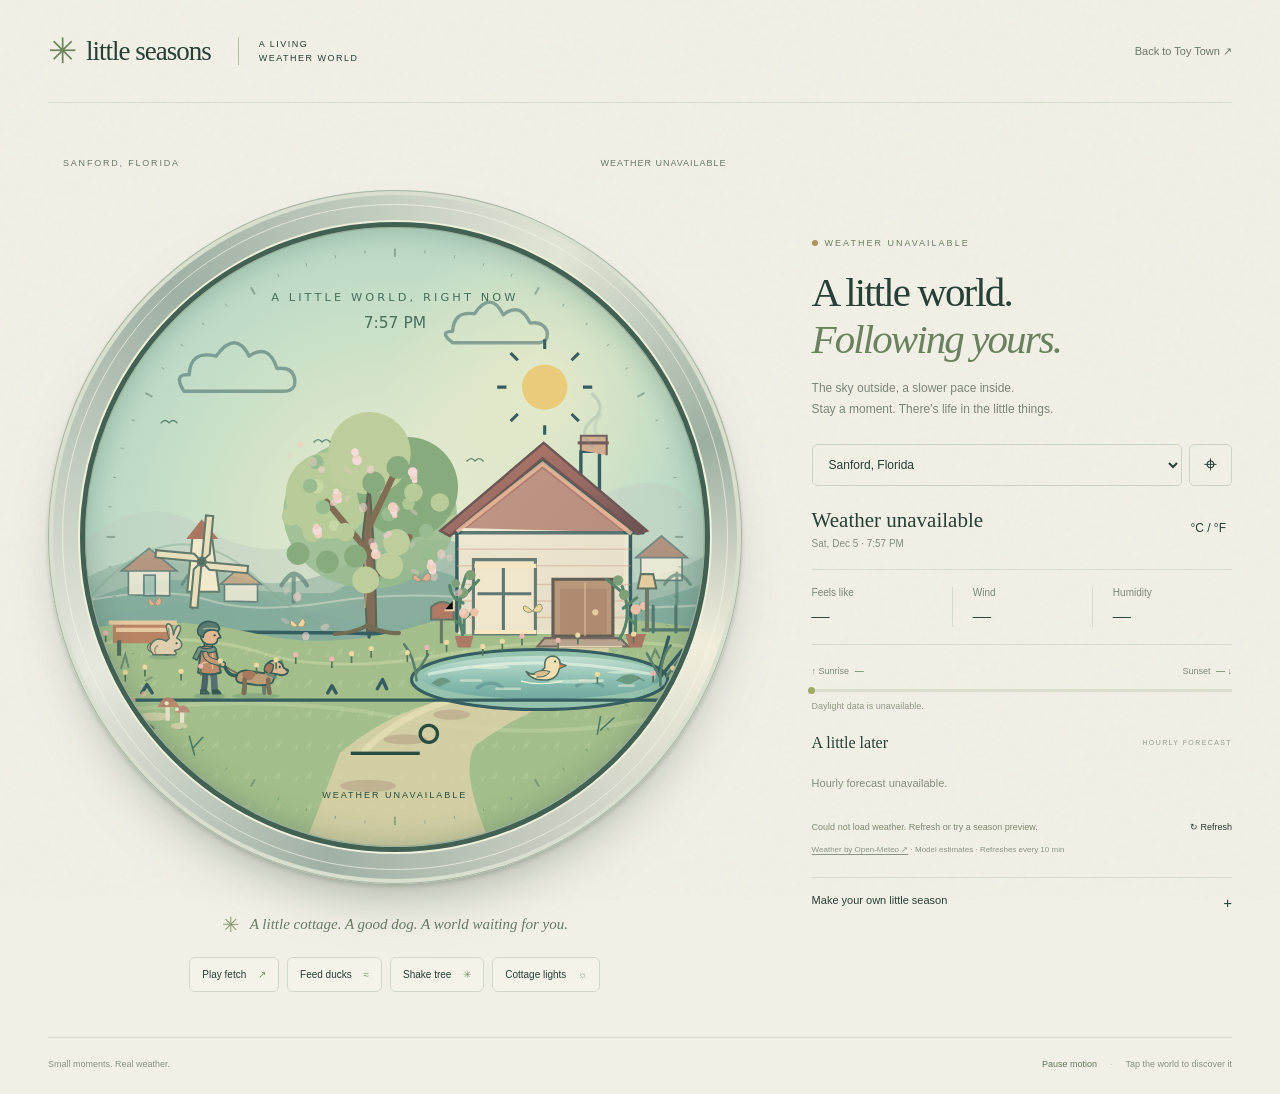
==== commit 748d98cf: "Repair Little Seasons figurine structure and movement" ====
--- a/little-seasons.html
+++ b/little-seasons.html
@@ -1,5 +1,5 @@
 <!doctype html>
-<html lang="en"><head><meta charset="utf-8"><meta name="viewport" content="width=device-width,initial-scale=1,viewport-fit=cover"><title>Little Seasons — A world that follows yours</title><meta name="description" content="A tiny interactive weather world. Real local weather, changing daylight, a cottage, and a person and dog with time to wander."><meta name="theme-color" content="#f1f0e6"><link rel="stylesheet" href="assets/little-seasons/style.css?v=20261112a"></head>
+<html lang="en"><head><meta charset="utf-8"><meta name="viewport" content="width=device-width,initial-scale=1,viewport-fit=cover"><title>Little Seasons — A world that follows yours</title><meta name="description" content="A tiny interactive weather world. Real local weather, changing daylight, a cottage, and a person and dog with time to wander."><meta name="theme-color" content="#f1f0e6"><link rel="stylesheet" href="assets/little-seasons/style.css?v=20261112b"></head>
 <body><main>
 <header class="topbar"><a class="brand" href="little-seasons.html"><span class="brand-mark">✳</span> little seasons<span class="edition">A LIVING WEATHER WORLD</span></a><a class="town-link" href="toy-town.html">Back to Toy Town ↗</a></header>
 <div class="world-layout"><section class="world-column" aria-label="Your little world"><div class="world-meta"><span id="scene-place">SANFORD, FLORIDA</span><span id="scene-mode">CONNECTING TO WEATHER</span></div><div class="dial"><div class="face"><svg id="scene" viewBox="0 0 600 600" role="group" aria-label="Interactive little world. Tap the cottage, tree, pond or person and dog."><defs><radialGradient id="sky"><stop stop-color="#d9eee0"/><stop offset="1" stop-color="#9fcbd2"/></radialGradient><clipPath id="round"><circle cx="300" cy="300" r="299"/></clipPath>
@@ -90,8 +90,12 @@
   <g stroke="#597f6f" stroke-width="2.5" stroke-linecap="round" fill="none">
     <path d="M557 444q-1-27 10-39m-11 30-12-22m19 22 12-16M321 439q-2-23-12-35m12 28 11-18"/>
   </g>
-  <g id="floating-ducks" fill="#f3e1b2" stroke="#6e8071" stroke-width="1.4">
-    <path d="M429 428q13 8 24 0l-2-5-8 2-4-7-5 2-2 7Z"/><circle cx="435" cy="420" r="2" fill="#536b61"/>
+  <g id="floating-ducks" transform="translate(440 436)" stroke="#526e60" stroke-width="1.5" stroke-linejoin="round">
+    <path d="M-21 3q18 5 40 0" fill="none" stroke="#eef5db" stroke-width="1.2"/>
+    <path d="M-16-6q6 4 13 1l5-5q-1-10 6-11 8-1 9 7l5 2-6 3q-2 12-16 11-11 0-16-8Z" fill="#f0e0b1"/>
+    <path d="M-8-5q8-4 15-1-4 6-13 5" fill="#d9be91" stroke-width="1"/>
+    <path d="m16-14 7 2-7 3" fill="#bd885b" stroke-width="1"/>
+    <circle cx="12" cy="-16" r="1" fill="#324f46" stroke="none"/>
   </g>
 </g>
 <g id="water-shimmer" fill="none" stroke="#f5f8e3" stroke-width="2.3" stroke-linecap="round" opacity=".5">
@@ -102,25 +106,58 @@
 <path d="M27 403h58v-20H27Z" fill="#b88463"/><path d="M23 383h66M30 390h52" stroke="#e6c9a0" stroke-width="4"/><path d="M33 400v15m46-15v15" stroke="#546e5d" stroke-width="4"/>
 <g transform="translate(544 380)"><path d="M0 12V-30" stroke="#6e7969" stroke-width="4"/><path d="M-9-30h18l-3-14H-6Z" fill="#e3cda0" stroke="#627466" stroke-width="2"/><circle id="lantern-glow" cy="-36" r="32" fill="url(#lampAura)" opacity="0"/></g>
 <g transform="translate(345 403)"><path d="M0 0v-23" stroke="#677764" stroke-width="3"/><path d="M-10-23v-12q11-10 22 0v12Z" fill="#af7966" stroke="#667664" stroke-width="2"/><path d="M3-32h9v-10" stroke="#ead3ad" stroke-width="2"/></g>
-<g id="bunny" transform="translate(74 419)" fill="#dfcead" stroke="#6a7c68" stroke-width="1.3"><ellipse rx="10" ry="6"/><ellipse cx="8" cy="-5" rx="6" ry="6"/><path d="M7-9q-6-17-1-16l5 15m1 0q-1-18 3-14l1 15"/><circle cx="11" cy="-6" r="1" fill="#304d43"/></g>
-</g><g id="walker" class="line">
-  <ellipse cx="162" cy="457" rx="45" ry="4" stroke="none" fill="#315d52" opacity=".18"/>
-  <g id="person">
-    <circle cx="126" cy="390" r="7" fill="#365e61"/>
-    <path d="M119 395q7 7 14 0l5 34-24 0Z" fill="#b48c72" stroke="#365e61" stroke-width="2.5"/>
-    <path d="M122 405l8 0" stroke="#f5d9b0" stroke-width="2"/>
-    <g id="person-arms"><path d="M121 408l-10 14m23-13 11 11" stroke-width="3.3"/></g>
-    <g id="leg-left"><path d="M120 429l-7 22" stroke-width="3.6"/><path d="M107 451h8" stroke-width="3"/></g>
-    <g id="leg-right"><path d="M131 429l9 22" stroke-width="3.6"/><path d="M137 451h8" stroke-width="3"/></g>
-    <path d="M132 410q8 4 13 8" stroke="#d5c1a1" stroke-width="2.5"/>
-  </g>
-  <path id="dog-leash" d="M145 421q14-10 24 2" stroke="#8a8f76" stroke-width="1.5"/>
-  <g id="dog">
-    <path d="M171 430h26l8 13-8 2-5-11h-13l-6 11-8-2Z" fill="#b6a18c" stroke="#365e61" stroke-width="2.6"/>
-    <path d="M171 430l-8-10-10 5 10 9" fill="#c8b39d" stroke="#365e61" stroke-width="2.5"/>
-    <path id="dog-tail" d="M199 428l10-12" stroke="#365e61" stroke-width="3"/>
-    <path id="dog-front" d="M193 435l1 11M179 436l-4 10" stroke-width="2.5"/>
-    <circle cx="160" cy="426" r="2" fill="#365e61" stroke="none"/>
+<g id="bunny" transform="translate(74 419)" stroke="#587365" stroke-width="1.4" stroke-linejoin="round">
+  <ellipse cx="1" cy="1" rx="14" ry="2.8" fill="#315d52" opacity=".17" stroke="none"/>
+  <circle cx="-10" cy="-8" r="4" fill="#ede2c4"/>
+  <path d="M-9-2q-5-5-1-10 5-7 14-2l3-3q-5-14-1-14 4 0 5 11 3-11 6-9 3 2-3 12 5 2 5 7 0 4-7 5l2 3q-1 2-6 1H-9Z" fill="#dfcead"/>
+  <path d="M-6-2q-3-5 2-8m11-9-1-8" fill="none" stroke="#9d8d74"/>
+  <circle cx="14" cy="-12" r="1" fill="#304d43" stroke="none"/>
+</g>
+</g>
+<g id="walker" fill="none" stroke="#365e57" stroke-linecap="round" stroke-linejoin="round">
+  <ellipse id="person-shadow" cx="140" cy="454" rx="15" ry="3.1" fill="#315d52" opacity=".22" stroke="none"/>
+  <ellipse id="dog-shadow" cx="185" cy="454" rx="23" ry="2.8" fill="#315d52" opacity=".19" stroke="none"/>
+  <path id="dog-leash" d="M151 422Q162 439 181 430" stroke="#776d59" stroke-width="1.35"/>
+  <g id="person" transform="translate(140 453)">
+    <path id="person-leg-far" d="M-4-26Q-4-14-5-4" stroke="#4b6567" stroke-width="6"/>
+    <path id="person-boot-far" d="M-7-5h5l3 3v1h-8Z" fill="#476763" stroke-width="1.2"/>
+    <path id="person-leg-near" d="M3-26Q3-14 3-4" stroke="#576f70" stroke-width="6.5"/>
+    <path id="person-boot-near" d="M1-5h5l3 3v1H1Z" fill="#355550" stroke-width="1.2"/>
+    <g id="person-upper">
+      <path d="M-8-46q7-5 14 1l5 23q-10 4-22 0Z" fill="#bb8b6b" stroke-width="1.9"/>
+      <path d="M3-43v17m-10-5 5-1" stroke="#e9bc92" stroke-width="1.3"/>
+      <path d="M-5-48v-5h8v6Z" fill="#ddaf89" stroke-width="1.3"/>
+      <path d="M-9-47q5 4 14 0l2 4q-8 4-15 0l-4 9-4-2 5-10Z" fill="#789281" stroke-width="1.25"/>
+      <path d="M-9-59q0-8 9-8 8 0 9 7l2 4-3 1q0 6-7 6-9 0-10-10Z" fill="#e3b994" stroke-width="1.6"/>
+      <path d="M-10-58q-3-4 0-9 5-6 13-4 6 1 7 7l-2 2q-8-3-13 2l-1 4Z" fill="#587a70" stroke-width="1.5"/>
+      <path d="M-6-64q6-2 14 0" stroke="#a2b29a" stroke-width="1.2"/>
+      <circle cx="5" cy="-58" r="1.1" fill="#304d43" stroke="none"/>
+      <g id="person-arm">
+        <path d="M-4-40Q-3-34 7-32L13-30" stroke-width="6"/>
+        <path d="M-4-40Q-3-34 7-32L11-31" stroke="#c69775" stroke-width="4"/>
+        <circle cx="13" cy="-30" r="2.4" fill="#e3b994" stroke-width="1.1"/>
+      </g>
+    </g>
+  </g>
+  <g id="dog" transform="translate(185 453)">
+    <g stroke="#657c6c" stroke-width="3.8">
+      <path id="dog-hind-far" d="M-12-16Q-12-7-12-2"/>
+      <path id="dog-fore-far" d="M9-16Q9-7 9-2"/>
+    </g>
+    <g id="dog-body">
+      <path id="dog-tail" d="M-18-19q-8 0-10-10" stroke-width="3.5"/>
+      <path d="M-18-20q4-5 13-3l13 2 4-8 9 4-5 13q-7 4-19 2l-13-2q-5-2-2-8Z" fill="#bd9c78" stroke-width="1.9"/>
+      <path d="M-13-22q8-3 13 1-2 7-9 7-5-1-4-8Z" fill="#a6795c" stroke="none"/>
+      <path d="M9-27q3-7 10-6 6 0 8 7l4 2q1 4-6 5l-10-2Z" fill="#d9bc96" stroke-width="1.8"/>
+      <path d="M14-31q-6 1-6 7l4 4q5-2 5-9Z" fill="#a5795e" stroke-width="1.3"/>
+      <path d="m11-20 8 3" stroke="#688878" stroke-width="2.6"/>
+      <circle cx="23" cy="-27" r="1.1" fill="#304d43" stroke="none"/>
+      <circle cx="30" cy="-24" r="1.35" fill="#365e57" stroke="none"/>
+    </g>
+    <g stroke="#7c6d55" stroke-width="4.4">
+      <path id="dog-hind-near" d="M-11-15Q-11-7-11-2"/>
+      <path id="dog-fore-near" d="M12-15Q12-7 12-2"/>
+    </g>
   </g>
 </g>
 <g id="wildlife" class="line"></g><g id="chimney-smoke" fill="none" stroke="#78918f" stroke-width="3" stroke-linecap="round"><path d="M490 213q-15-13 0-25t0-25" opacity=".4"/><path d="M497 206q-10-10 1-23" opacity=".25"/></g><g id="flowers"></g><g id="ground" class="line"><path d="M0 458h600M55 451l5-8 5 8m170 0 4-7 4 7m40-4 5-9 4 9"/></g>
@@ -149,7 +186,7 @@
 <rect data-action="house" x="354" y="292" width="176" height="111" rx="12" tabindex="0" role="button" aria-label="Turn the cottage lights on or off"/>
 <ellipse data-action="tree" cx="270" cy="270" rx="85" ry="85" tabindex="0" role="button" aria-label="Shake the tree"/>
 <ellipse data-action="pond" cx="440" cy="438" rx="122" ry="31" tabindex="0" role="button" aria-label="Feed the ducks in the pond"/>
-<rect id="walker-hit" data-action="dog" x="88" y="379" width="142" height="78" rx="10" tabindex="0" role="button" aria-label="Play fetch with the dog"/>
+<rect id="walker-hit" data-action="dog" x="118" y="379" width="106" height="78" rx="10" tabindex="0" role="button" aria-label="Play fetch with the dog"/>
 </g></g></svg><div id="readout"><div id="temp">—°</div><div id="state">WAITING FOR WEATHER</div></div></div></div>
 <div class="scene-caption"><span class="tiny-star">✳</span><p id="scene-story" role="status">A little cottage. A good dog. A world waiting for you.</p></div>
 <div class="interaction-bar" aria-label="Play with the world"><button data-action="dog">Play fetch <span>↗</span></button><button data-action="pond">Feed ducks <span>≈</span></button><button data-action="tree">Shake tree <span>✳</span></button><button data-action="house">Cottage lights <span>☼</span></button></div>
@@ -164,4 +201,4 @@
 <details id="playground"><summary>Make your own little season <span>+</span></summary><div class="playground-inner"><p>Preview a different world. Live weather stays a tap away.</p><nav class="seasons" aria-label="Preview a season"><button data-season="spring">Spring</button><button data-season="summer">Summer</button><button data-season="autumn">Autumn</button><button data-season="winter">Winter</button></nav><label for="temperature">Temperature <output id="slider-value">8°C</output></label><input id="temperature" type="range" min="-15" max="40" value="8"><div class="preview-row"><label for="preview-weather">Weather</label><select id="preview-weather"><option value="clear">Clear sky</option><option value="rain">Rain</option><option value="snow">Snow</option><option value="fog">Fog</option></select><button id="day-night">Try night</button></div><button id="live" class="return-live">Return to live weather ↗</button></div></details>
 </aside></div>
 <footer class="page-footer"><span>Small moments. Real weather.</span><div><button id="play" aria-pressed="true">Pause motion</button><span class="footer-dot">·</span><span>Tap the world to discover it</span></div></footer>
-</main><script src="assets/little-seasons/model.js?v=20261112a"></script><script src="assets/little-seasons/app.js?v=20261112a"></script></body></html>+</main><script src="assets/little-seasons/model.js?v=20261112a"></script><script src="assets/little-seasons/app.js?v=20261112b"></script></body></html>
--- a/assets/little-seasons/style.css
+++ b/assets/little-seasons/style.css
@@ -1 +1 @@
-:root{color-scheme:light;--paper:#f1f0e6;--ink:#283f35;--muted:#778176;--line:#d6dacb;--green:#54765a}*{box-sizing:border-box}body{margin:0;background:var(--paper);color:var(--ink);font-family:Arial,Helvetica,sans-serif;-webkit-font-smoothing:antialiased}body:before{content:"";position:fixed;inset:0;opacity:.22;pointer-events:none;background-image:url("data:image/svg+xml,%3Csvg viewBox='0 0 180 180' xmlns='http://www.w3.org/2000/svg'%3E%3Cfilter id='n'%3E%3CfeTurbulence type='fractalNoise' baseFrequency='.85' numOctaves='3' stitchTiles='stitch'/%3E%3C/filter%3E%3Crect width='100%25' height='100%25' opacity='.16' filter='url(%23n)'/%3E%3C/svg%3E")}main{position:relative;max-width:1320px;margin:auto;padding:0 48px}button,select,input{font:inherit}button,select{color:inherit}button,a,select{-webkit-tap-highlight-color:transparent}button{cursor:pointer}a{color:inherit}button:focus-visible,a:focus-visible,input:focus-visible,select:focus-visible,summary:focus-visible{outline:3px solid #aa7944;outline-offset:4px}button:disabled{opacity:.5;cursor:wait}.topbar{height:103px;display:flex;justify-content:space-between;align-items:center;border-bottom:1px solid var(--line)}.brand{display:flex;align-items:center;gap:10px;text-decoration:none;font:27px Georgia,serif;letter-spacing:-1px}.brand-mark{font:35px Georgia;color:#6b845a}.edition{font:9px Arial,sans-serif;letter-spacing:1.5px;margin-left:17px;padding-left:20px;border-left:1px solid #b5bda9;max-width:122px;line-height:1.6}.town-link{font-size:11px;text-decoration:none;color:#6c7867}.world-layout{display:grid;grid-template-columns:minmax(0,1.65fr) minmax(290px,1fr);align-items:center;gap:70px;padding:55px 0 45px}.world-meta{display:flex;justify-content:space-between;font-size:9px;letter-spacing:1.8px;color:#697a67;margin:0 15px 22px}.world-meta span:last-child{letter-spacing:1px}.dial{width:100%;aspect-ratio:1;border-radius:50%;padding:4.6%;position:relative;background:conic-gradient(from 30deg,#e1e5d5,#9cafa0 12%,#f1eddd 22%,#a0b0a5 45%,#e6e8db 60%,#9fb0a4 80%,#e1e5d5);box-shadow:0 30px 55px -26px #4e644e88,0 3px 4px #5e725544,inset 0 0 0 1px #a8b5a3,inset 0 0 0 5px #d8dfcf}.dial:before{content:"";position:absolute;inset:2%;border:1px solid #f7f7e9aa;border-radius:50%;pointer-events:none}.face{width:100%;height:100%;border-radius:50%;overflow:hidden;position:relative;background:#c8dbc0;border:5px solid #436153;box-shadow:0 0 0 2px #edf0dd,inset 0 0 25px #304e4b66}.face:after{content:"";position:absolute;inset:0;border-radius:50%;pointer-events:none;box-shadow:inset 0 0 30px #24463d47}#scene{width:100%;height:100%;display:block;touch-action:pan-y;user-select:none}.line{stroke:#365e61;stroke-width:3.3;stroke-linecap:round;stroke-linejoin:round;fill:none}.solid{fill:#365e61}#home-architecture,#foreground,#near-meadow{pointer-events:none}#hotspots>*{cursor:pointer}#hotspots>*:focus-visible{stroke:#fff6d5;stroke-dasharray:4 5;outline:none;fill:#fff3cf15}#readout{position:absolute;bottom:7.6%;left:0;right:0;text-align:center;pointer-events:none;color:#284c40}#temp{font:400 clamp(40px,5.5vw,68px) Georgia,serif;letter-spacing:-4px;line-height:1.12}#state{font-size:9px;letter-spacing:2px;margin-top:5px}body[data-night=true] #readout{color:#f0edcf;text-shadow:0 2px 8px #183b4099}#windowLight{mix-blend-mode:screen}.scene-caption{display:flex;align-items:center;justify-content:center;gap:10px;min-height:58px;margin:12px 0 3px}.scene-caption p{font:italic 15px/1.5 Georgia,serif;margin:0;color:#697a65}.tiny-star{color:#8c9b72;font-size:21px}.interaction-bar{display:flex;justify-content:center;gap:8px;flex-wrap:wrap}.interaction-bar button{border:1px solid #d1d8c7;border-radius:6px;background:#f6f5ec99;padding:11px 12px;font-size:10px;transition:background .2s}.interaction-bar button:hover{background:#e1e8d7}.interaction-bar span{margin-left:9px;color:#789369}.eyebrow{display:flex;align-items:center;gap:7px;font-size:9px;letter-spacing:2px;color:#6b7f62}#status-dot{width:6px;height:6px;border-radius:50%;background:#b2925c}body[data-status=fresh] #status-dot{background:#71915d;box-shadow:0 0 0 4px #78986312}h1{font:400 clamp(36px,3.2vw,46px)/1.14 Georgia,serif;letter-spacing:-1.9px;margin:21px 0 15px}h1 em{font-weight:400;color:#6a815e}.intro{font-size:12px;line-height:1.8;color:#7c8678;margin:0 0 23px}.location-row{display:flex;gap:7px}.location-row select{background:transparent;border:1px solid #cdd3c3;border-radius:5px;padding:12px;font-size:12px;flex:1;min-width:0}.location-row button{border:1px solid #cdd3c3;border-radius:5px;background:transparent;width:43px;font-size:23px}.current-summary{display:flex;align-items:center;justify-content:space-between;margin:22px 0 20px}.current-summary h2{font:400 21px Georgia,serif;margin:0 0 5px}.current-summary p{font-size:10px;color:#87907f;margin:0}.current-summary button{background:none;border:0;font-size:12px}.current-summary button span{color:#8c9586}.metrics{display:grid;grid-template-columns:repeat(3,1fr);border-top:1px solid var(--line);border-bottom:1px solid var(--line);padding:17px 0;margin:0}.metrics>div+div{border-left:1px solid var(--line);padding-left:20px}dt{font-size:10px;color:#7d8876;margin-bottom:8px}dd{margin:0;font:18px Georgia,serif}.daylight{margin-top:21px}.daylight>div:first-child{display:flex;justify-content:space-between;font-size:9px;color:#818b78}.daylight b{font-weight:400;color:#52684c;margin-left:3px}.daylight-track{height:3px;background:#d8ddcc;margin-top:13px}.daylight-track i{display:block;width:0;height:100%;background:#aebc85;position:relative}.daylight-track i:after{content:"";width:7px;height:7px;background:#9da965;position:absolute;border-radius:50%;right:-3px;top:-2px}.daylight p{font-size:9px;color:#909984;margin:9px 0 0}.forecast-section{margin-top:23px}.section-title{display:flex;justify-content:space-between;align-items:center}.section-title h3{font:16px Georgia,serif;margin:0}.section-title span{font-size:7px;letter-spacing:1.4px;color:#929b88}.forecast{display:grid;grid-template-columns:repeat(6,1fr);gap:4px;margin-top:14px}.forecast article{text-align:center;padding:9px 0;background:#e6eadd77;border-radius:5px}.forecast time{font-size:8px;color:#7a8870}.forecast .weather-icon{display:block;font-size:18px;line-height:1.8;color:#8c9a6c}.forecast b{display:block;font-size:11px;font-weight:400}.forecast p{grid-column:1/-1;font-size:11px;color:#85917b}.data-note{display:flex;justify-content:space-between;gap:8px;align-items:center;margin-top:15px}.data-note p{margin:0;font-size:9px;line-height:1.6;color:#7e8a73}.data-note button{white-space:nowrap;border:0;background:none;font-size:9px;padding:7px 0}.source{font-size:8px;color:#8b9583;line-height:1.7;margin-top:4px}.source a{text-underline-offset:2px}details{border-top:1px solid var(--line);margin-top:21px;padding-top:16px}summary{cursor:pointer;font-size:11px;list-style:none}summary::-webkit-details-marker{display:none}summary span{float:right;font-size:15px}.playground-inner{padding-top:8px}.playground-inner p{font-size:10px;line-height:1.5;color:#87917d}.seasons{display:flex;gap:5px;margin:12px 0}.seasons button{border:1px solid #ced7c4;border-radius:4px;background:none;flex:1;padding:9px 3px;font-size:10px}.seasons button[aria-pressed=true]{background:#4f6e54;color:#f4f4e4}.playground-inner>label{display:flex;justify-content:space-between;font-size:10px;margin:18px 0 6px}input[type=range]{width:100%;accent-color:#607e54}.preview-row{display:flex;align-items:center;gap:7px;font-size:10px;margin-top:10px}.preview-row select,.preview-row button{padding:9px 6px;background:none;border:1px solid #cdd6c2;border-radius:4px}.return-live{background:#526d52;color:#f6f5e8;border:0;border-radius:5px;padding:11px;width:100%;font-size:11px;margin-top:12px}.page-footer{border-top:1px solid var(--line);padding:21px 0 25px;display:flex;justify-content:space-between;gap:15px;font-size:9px;color:#88947e}.page-footer>div{display:flex;align-items:center;gap:13px}.page-footer button{border:0;background:none;font-size:9px;padding:0;color:#65795b}.footer-dot{opacity:.5}.sr-only{position:absolute;width:1px;height:1px;padding:0;margin:-1px;overflow:hidden;clip:rect(0,0,0,0);white-space:nowrap;border:0}@media(min-width:1450px){.world-layout{gap:95px}}@media(max-width:1000px){main{padding:0 28px}.world-layout{gap:35px;grid-template-columns:minmax(0,1.4fr) minmax(270px,1fr)}h1{font-size:36px}.interaction-bar button{padding:10px 8px}.interaction-bar span{margin-left:4px}.world-meta{font-size:8px;letter-spacing:.7px}}@media(max-width:740px){main{padding:0 20px;max-width:560px}.topbar{height:77px}.brand{font-size:23px}.brand-mark{font-size:29px}.edition{display:none}.town-link{font-size:10px}.world-layout{display:flex;flex-direction:column;gap:29px;padding:27px 0}.world-column{width:100%}.world-meta{margin:0 2px 16px;font-size:8px}.dial{width:calc(100% + 16px);margin-left:-8px}.face{border-width:4px}#temp{font-size:clamp(42px,12vw,62px)}#state{font-size:8px;letter-spacing:1.4px}.scene-caption{margin-top:10px;min-height:47px}.scene-caption p{font-size:12px}.interaction-bar{display:grid;grid-template-columns:repeat(4,1fr);gap:5px}.interaction-bar button{font-size:9px;padding:11px 3px;white-space:nowrap}.interaction-bar span{display:none}.weather-column{width:100%;border-top:1px solid var(--line);padding-top:26px}h1{font-size:37px;margin:16px 0 13px}h1 br{display:none}h1 em{display:block}.intro{font-size:12px;margin-bottom:19px}.metrics dd{font-size:21px}.forecast article{padding:13px 0}.forecast time{font-size:9px}.source{font-size:9px}.data-note p{font-size:10px}summary{font-size:12px}.page-footer{font-size:8px}.page-footer>div{gap:7px}.page-footer>div>span:last-child{display:none}.topbar .town-link{white-space:nowrap}#scene-labels text:first-child{font-size:9px;letter-spacing:2px}}@media(prefers-reduced-motion:reduce){*{transition:none!important;scroll-behavior:auto!important}}
+:root{color-scheme:light;--paper:#f1f0e6;--ink:#283f35;--muted:#778176;--line:#d6dacb;--green:#54765a}*{box-sizing:border-box}body{margin:0;background:var(--paper);color:var(--ink);font-family:Arial,Helvetica,sans-serif;-webkit-font-smoothing:antialiased}body:before{content:"";position:fixed;inset:0;opacity:.22;pointer-events:none;background-image:url("data:image/svg+xml,%3Csvg viewBox='0 0 180 180' xmlns='http://www.w3.org/2000/svg'%3E%3Cfilter id='n'%3E%3CfeTurbulence type='fractalNoise' baseFrequency='.85' numOctaves='3' stitchTiles='stitch'/%3E%3C/filter%3E%3Crect width='100%25' height='100%25' opacity='.16' filter='url(%23n)'/%3E%3C/svg%3E")}main{position:relative;max-width:1320px;margin:auto;padding:0 48px}button,select,input{font:inherit}button,select{color:inherit}button,a,select{-webkit-tap-highlight-color:transparent}button{cursor:pointer}a{color:inherit}button:focus-visible,a:focus-visible,input:focus-visible,select:focus-visible,summary:focus-visible{outline:3px solid #aa7944;outline-offset:4px}button:disabled{opacity:.5;cursor:wait}.topbar{height:103px;display:flex;justify-content:space-between;align-items:center;border-bottom:1px solid var(--line)}.brand{display:flex;align-items:center;gap:10px;text-decoration:none;font:27px Georgia,serif;letter-spacing:-1px}.brand-mark{font:35px Georgia;color:#6b845a}.edition{font:9px Arial,sans-serif;letter-spacing:1.5px;margin-left:17px;padding-left:20px;border-left:1px solid #b5bda9;max-width:122px;line-height:1.6}.town-link{font-size:11px;text-decoration:none;color:#6c7867}.world-layout{display:grid;grid-template-columns:minmax(0,1.65fr) minmax(290px,1fr);align-items:center;gap:70px;padding:55px 0 45px}.world-meta{display:flex;justify-content:space-between;font-size:9px;letter-spacing:1.8px;color:#697a67;margin:0 15px 22px}.world-meta span:last-child{letter-spacing:1px}.dial{width:100%;aspect-ratio:1;border-radius:50%;padding:4.6%;position:relative;background:conic-gradient(from 30deg,#e1e5d5,#9cafa0 12%,#f1eddd 22%,#a0b0a5 45%,#e6e8db 60%,#9fb0a4 80%,#e1e5d5);box-shadow:0 30px 55px -26px #4e644e88,0 3px 4px #5e725544,inset 0 0 0 1px #a8b5a3,inset 0 0 0 5px #d8dfcf}.dial:before{content:"";position:absolute;inset:2%;border:1px solid #f7f7e9aa;border-radius:50%;pointer-events:none}.face{width:100%;height:100%;border-radius:50%;overflow:hidden;position:relative;background:#c8dbc0;border:5px solid #436153;box-shadow:0 0 0 2px #edf0dd,inset 0 0 25px #304e4b66}.face:after{content:"";position:absolute;inset:0;border-radius:50%;pointer-events:none;box-shadow:inset 0 0 30px #24463d47}#scene{width:100%;height:100%;display:block;touch-action:pan-y;user-select:none}.line{stroke:#365e61;stroke-width:3.3;stroke-linecap:round;stroke-linejoin:round;fill:none}.solid{fill:#365e61}#home-architecture,#foreground,#near-meadow{pointer-events:none}#hotspots>*{cursor:pointer}#hotspots>*:focus-visible{stroke:#fff6d5;stroke-dasharray:4 5;outline:none;fill:#fff3cf15}#readout{position:absolute;bottom:7.6%;left:0;right:0;text-align:center;pointer-events:none;color:#284c40}#temp{font:400 clamp(40px,5.5vw,68px) Georgia,serif;letter-spacing:-4px;line-height:1.12}#state{font-size:9px;letter-spacing:2px;margin-top:5px}body[data-night=true] #readout{color:#f0edcf;text-shadow:0 2px 8px #183b4099}#windowLight{mix-blend-mode:screen}.scene-caption{display:flex;align-items:center;justify-content:center;gap:10px;min-height:58px;margin:12px 0 3px}.scene-caption p{font:italic 15px/1.5 Georgia,serif;margin:0;color:#697a65}.tiny-star{color:#8c9b72;font-size:21px}.interaction-bar{display:flex;justify-content:center;gap:8px;flex-wrap:wrap}.interaction-bar button{border:1px solid #d1d8c7;border-radius:6px;background:#f6f5ec99;padding:11px 12px;font-size:10px;transition:background .2s}.interaction-bar button:hover{background:#e1e8d7}.interaction-bar span{margin-left:9px;color:#789369}.eyebrow{display:flex;align-items:center;gap:7px;font-size:9px;letter-spacing:2px;color:#6b7f62}#status-dot{width:6px;height:6px;border-radius:50%;background:#b2925c}body[data-status=fresh] #status-dot{background:#71915d;box-shadow:0 0 0 4px #78986312}h1{font:400 clamp(36px,3.2vw,46px)/1.14 Georgia,serif;letter-spacing:-1.9px;margin:21px 0 15px}h1 em{font-weight:400;color:#6a815e}.intro{font-size:12px;line-height:1.8;color:#7c8678;margin:0 0 23px}.location-row{display:flex;gap:7px}.location-row select{background:transparent;border:1px solid #cdd3c3;border-radius:5px;padding:12px;font-size:12px;flex:1;min-width:0}.location-row button{border:1px solid #cdd3c3;border-radius:5px;background:transparent;width:43px;font-size:23px}.current-summary{display:flex;align-items:center;justify-content:space-between;margin:22px 0 20px}.current-summary h2{font:400 21px Georgia,serif;margin:0 0 5px}.current-summary p{font-size:10px;color:#87907f;margin:0}.current-summary button{background:none;border:0;font-size:12px}.current-summary button span{color:#8c9586}.metrics{display:grid;grid-template-columns:repeat(3,1fr);border-top:1px solid var(--line);border-bottom:1px solid var(--line);padding:17px 0;margin:0}.metrics>div+div{border-left:1px solid var(--line);padding-left:20px}dt{font-size:10px;color:#7d8876;margin-bottom:8px}dd{margin:0;font:18px Georgia,serif}.daylight{margin-top:21px}.daylight>div:first-child{display:flex;justify-content:space-between;font-size:9px;color:#818b78}.daylight b{font-weight:400;color:#52684c;margin-left:3px}.daylight-track{height:3px;background:#d8ddcc;margin-top:13px}.daylight-track i{display:block;width:0;height:100%;background:#aebc85;position:relative}.daylight-track i:after{content:"";width:7px;height:7px;background:#9da965;position:absolute;border-radius:50%;right:-3px;top:-2px}.daylight p{font-size:9px;color:#909984;margin:9px 0 0}.forecast-section{margin-top:23px}.section-title{display:flex;justify-content:space-between;align-items:center}.section-title h3{font:16px Georgia,serif;margin:0}.section-title span{font-size:7px;letter-spacing:1.4px;color:#929b88}.forecast{display:grid;grid-template-columns:repeat(6,1fr);gap:4px;margin-top:14px}.forecast article{text-align:center;padding:9px 0;background:#e6eadd77;border-radius:5px}.forecast time{font-size:8px;color:#7a8870}.forecast .weather-icon{display:block;font-size:18px;line-height:1.8;color:#8c9a6c}.forecast b{display:block;font-size:11px;font-weight:400}.forecast p{grid-column:1/-1;font-size:11px;color:#85917b}.data-note{display:flex;justify-content:space-between;gap:8px;align-items:center;margin-top:15px}.data-note p{margin:0;font-size:9px;line-height:1.6;color:#7e8a73}.data-note button{white-space:nowrap;border:0;background:none;font-size:9px;padding:7px 0}.source{font-size:8px;color:#8b9583;line-height:1.7;margin-top:4px}.source a{text-underline-offset:2px}details{border-top:1px solid var(--line);margin-top:21px;padding-top:16px}summary{cursor:pointer;font-size:11px;list-style:none}summary::-webkit-details-marker{display:none}summary span{float:right;font-size:15px}.playground-inner{padding-top:8px}.playground-inner p{font-size:10px;line-height:1.5;color:#87917d}.seasons{display:flex;gap:5px;margin:12px 0}.seasons button{border:1px solid #ced7c4;border-radius:4px;background:none;flex:1;padding:9px 3px;font-size:10px}.seasons button[aria-pressed=true]{background:#4f6e54;color:#f4f4e4}.playground-inner>label{display:flex;justify-content:space-between;font-size:10px;margin:18px 0 6px}input[type=range]{width:100%;accent-color:#607e54}.preview-row{display:flex;align-items:center;gap:7px;font-size:10px;margin-top:10px}.preview-row select,.preview-row button{padding:9px 6px;background:none;border:1px solid #cdd6c2;border-radius:4px}.return-live{background:#526d52;color:#f6f5e8;border:0;border-radius:5px;padding:11px;width:100%;font-size:11px;margin-top:12px}.page-footer{border-top:1px solid var(--line);padding:21px 0 25px;display:flex;justify-content:space-between;gap:15px;font-size:9px;color:#88947e}.page-footer>div{display:flex;align-items:center;gap:13px}.page-footer button{border:0;background:none;font-size:9px;padding:0;color:#65795b}.footer-dot{opacity:.5}.sr-only{position:absolute;width:1px;height:1px;padding:0;margin:-1px;overflow:hidden;clip:rect(0,0,0,0);white-space:nowrap;border:0}@media(min-width:1450px){.world-layout{gap:95px}}@media(max-width:1000px){main{padding:0 28px}.world-layout{gap:35px;grid-template-columns:minmax(0,1.4fr) minmax(270px,1fr)}h1{font-size:36px}.interaction-bar button{padding:10px 8px}.interaction-bar span{margin-left:4px}.world-meta{font-size:8px;letter-spacing:.7px}}@media(max-width:740px){main{padding:0 20px;max-width:560px}.topbar{height:77px}.brand{font-size:23px}.brand-mark{font-size:29px}.edition{display:none}.town-link{font-size:10px}.world-layout{display:flex;flex-direction:column;gap:29px;padding:27px 0}.world-column{width:100%}.world-meta{margin:0 2px 16px;font-size:8px}.dial{width:calc(100% + 16px);margin-left:-8px}.face{border-width:4px;container-type:inline-size}#readout{bottom:6.8%}#temp{font-size:10cqw}#state{font-size:8px;letter-spacing:1.4px}.scene-caption{margin-top:10px;min-height:47px}.scene-caption p{font-size:12px}.interaction-bar{display:grid;grid-template-columns:repeat(4,1fr);gap:5px}.interaction-bar button{font-size:9px;padding:11px 3px;white-space:nowrap}.interaction-bar span{display:none}.weather-column{width:100%;border-top:1px solid var(--line);padding-top:26px}h1{font-size:37px;margin:16px 0 13px}h1 br{display:none}h1 em{display:block}.intro{font-size:12px;margin-bottom:19px}.metrics dd{font-size:21px}.forecast article{padding:13px 0}.forecast time{font-size:9px}.source{font-size:9px}.data-note p{font-size:10px}summary{font-size:12px}.page-footer{font-size:8px}.page-footer>div{gap:7px}.page-footer>div>span:last-child{display:none}.topbar .town-link{white-space:nowrap}#scene-labels text:first-child{font-size:9px;letter-spacing:2px}}@media(prefers-reduced-motion:reduce){*{transition:none!important;scroll-behavior:auto!important}}
